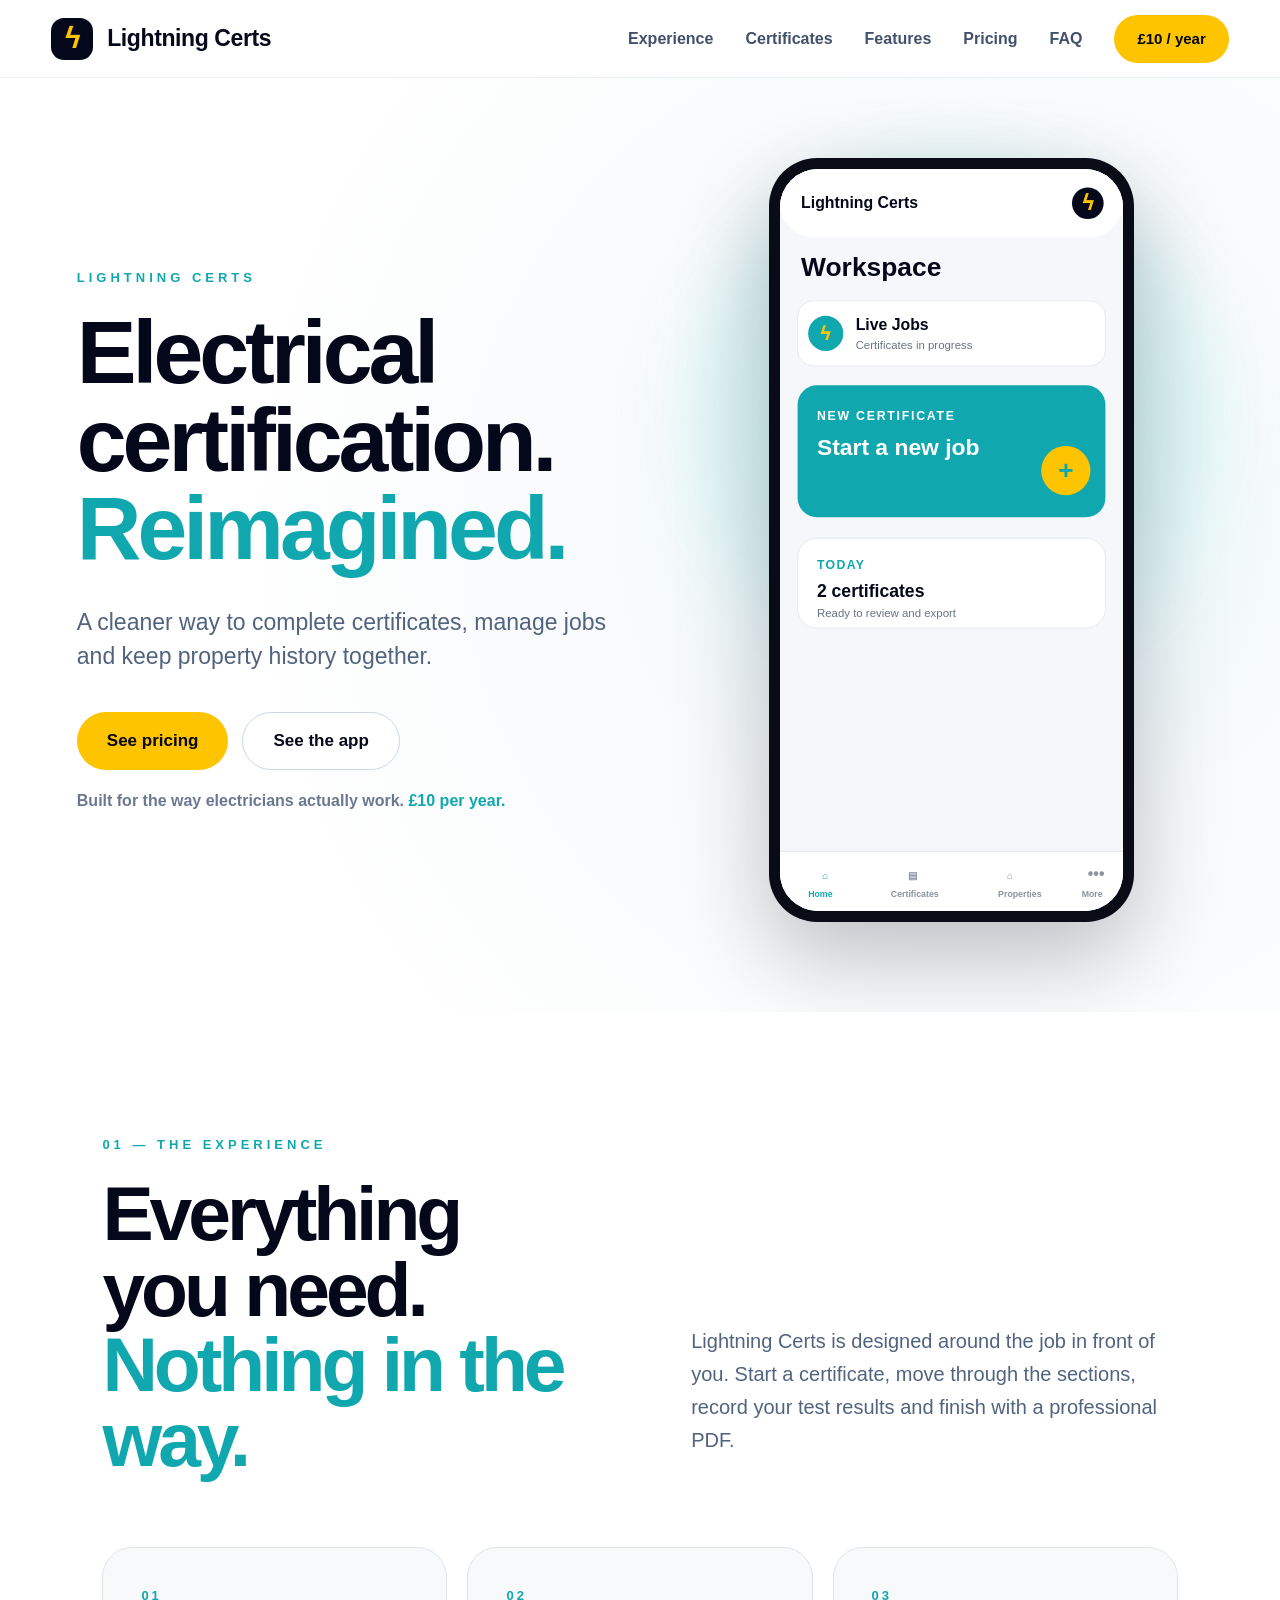
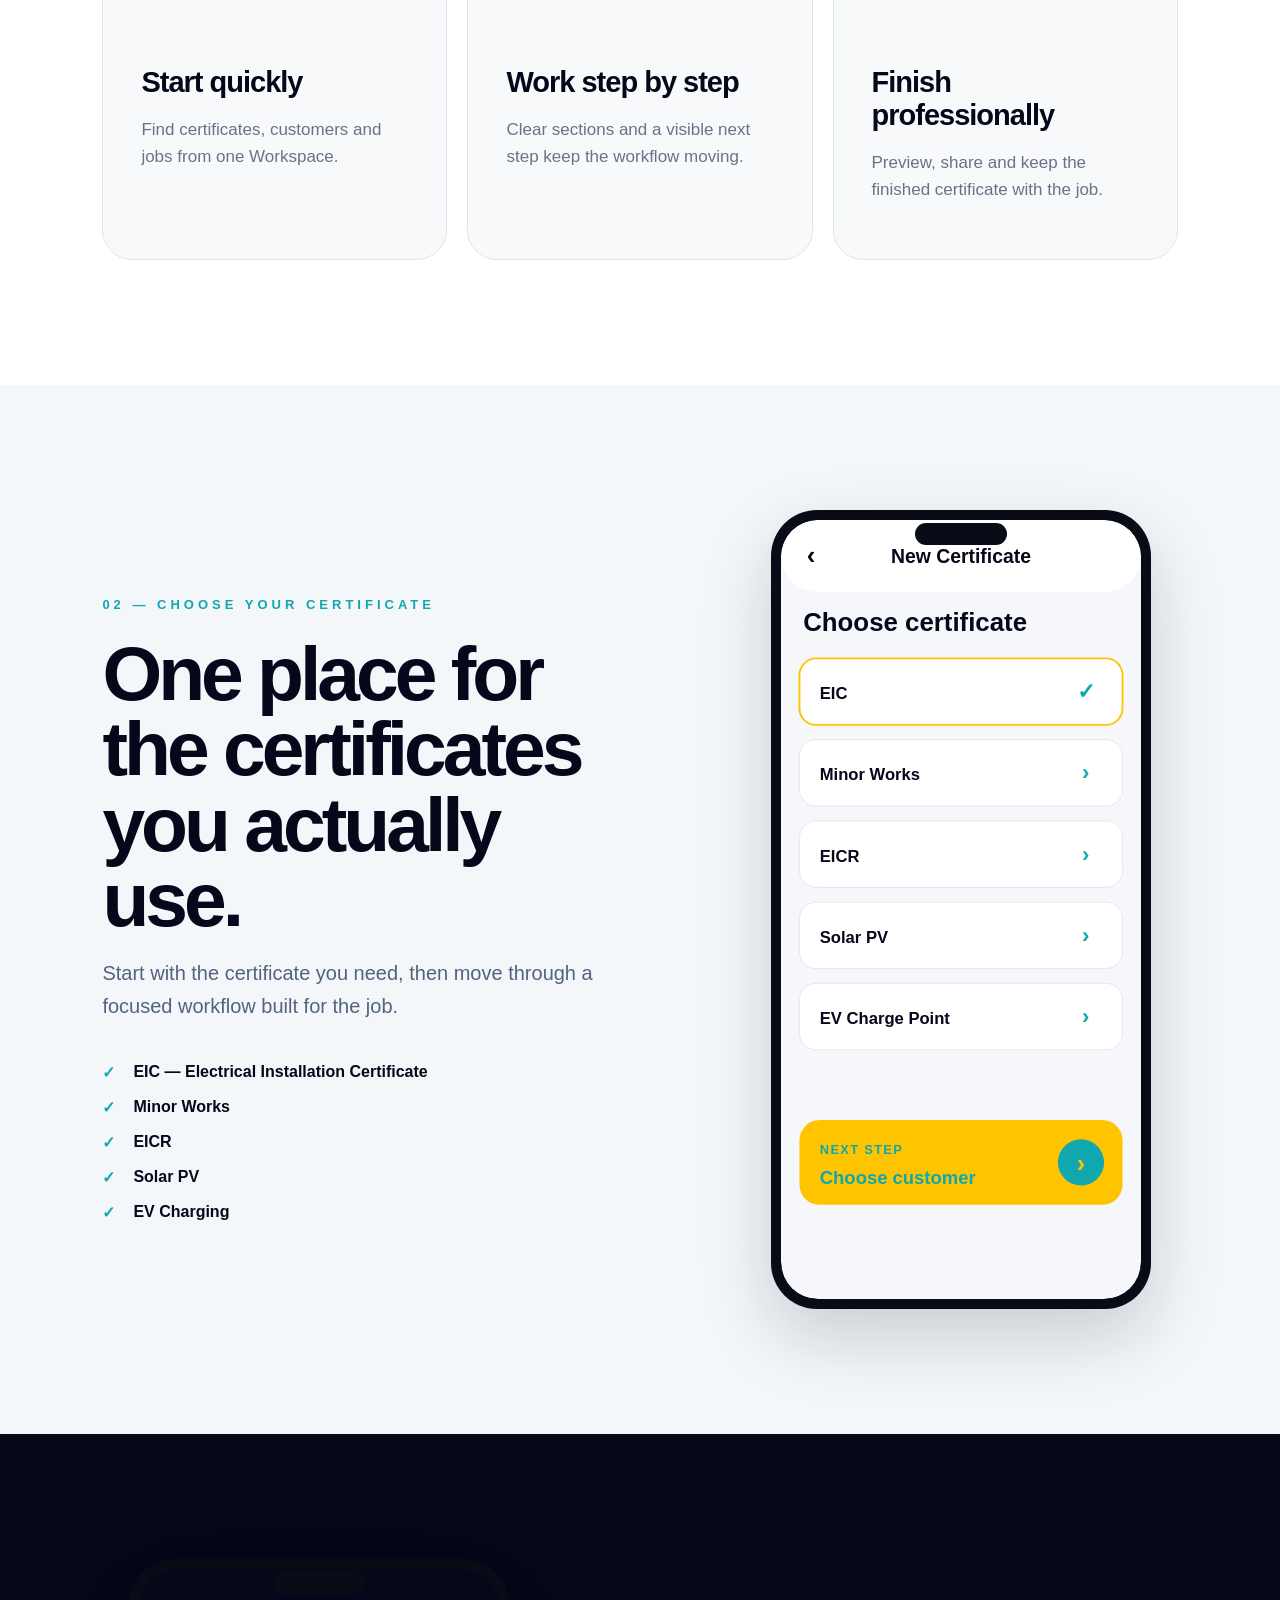
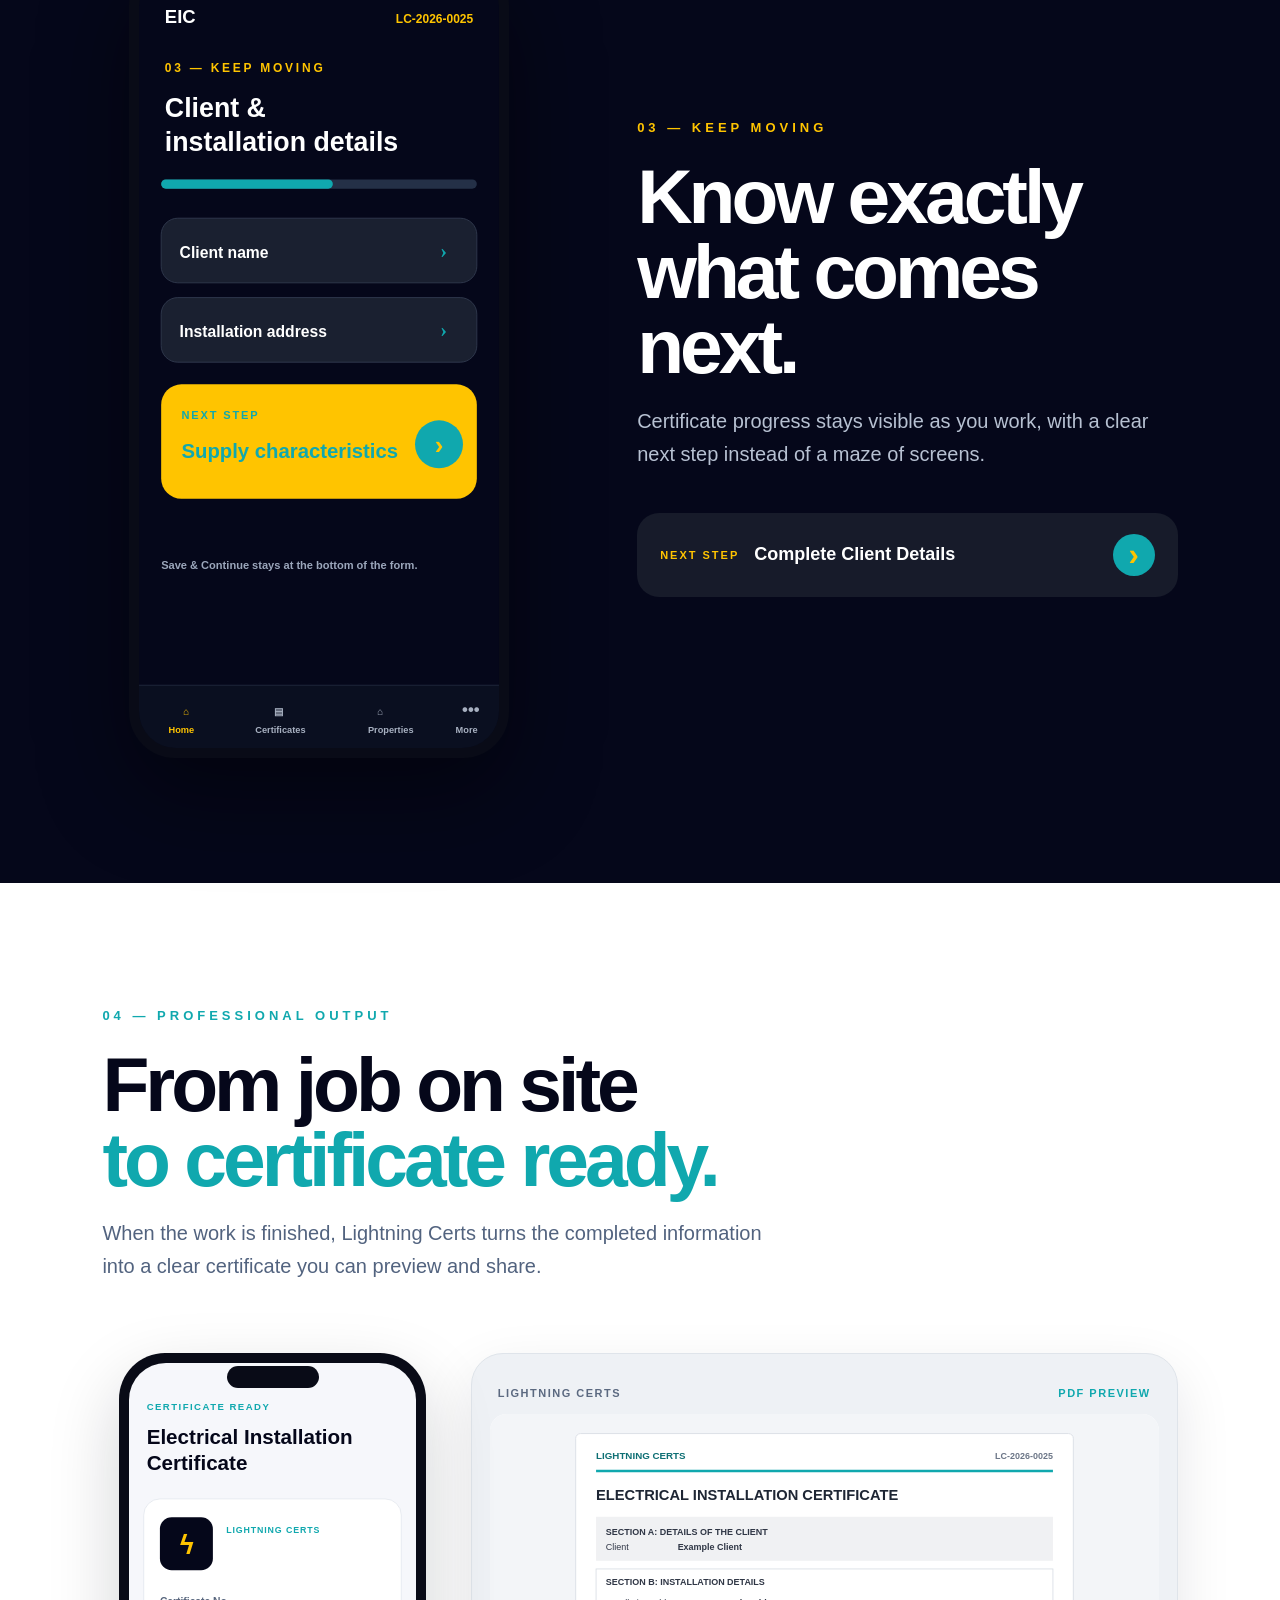
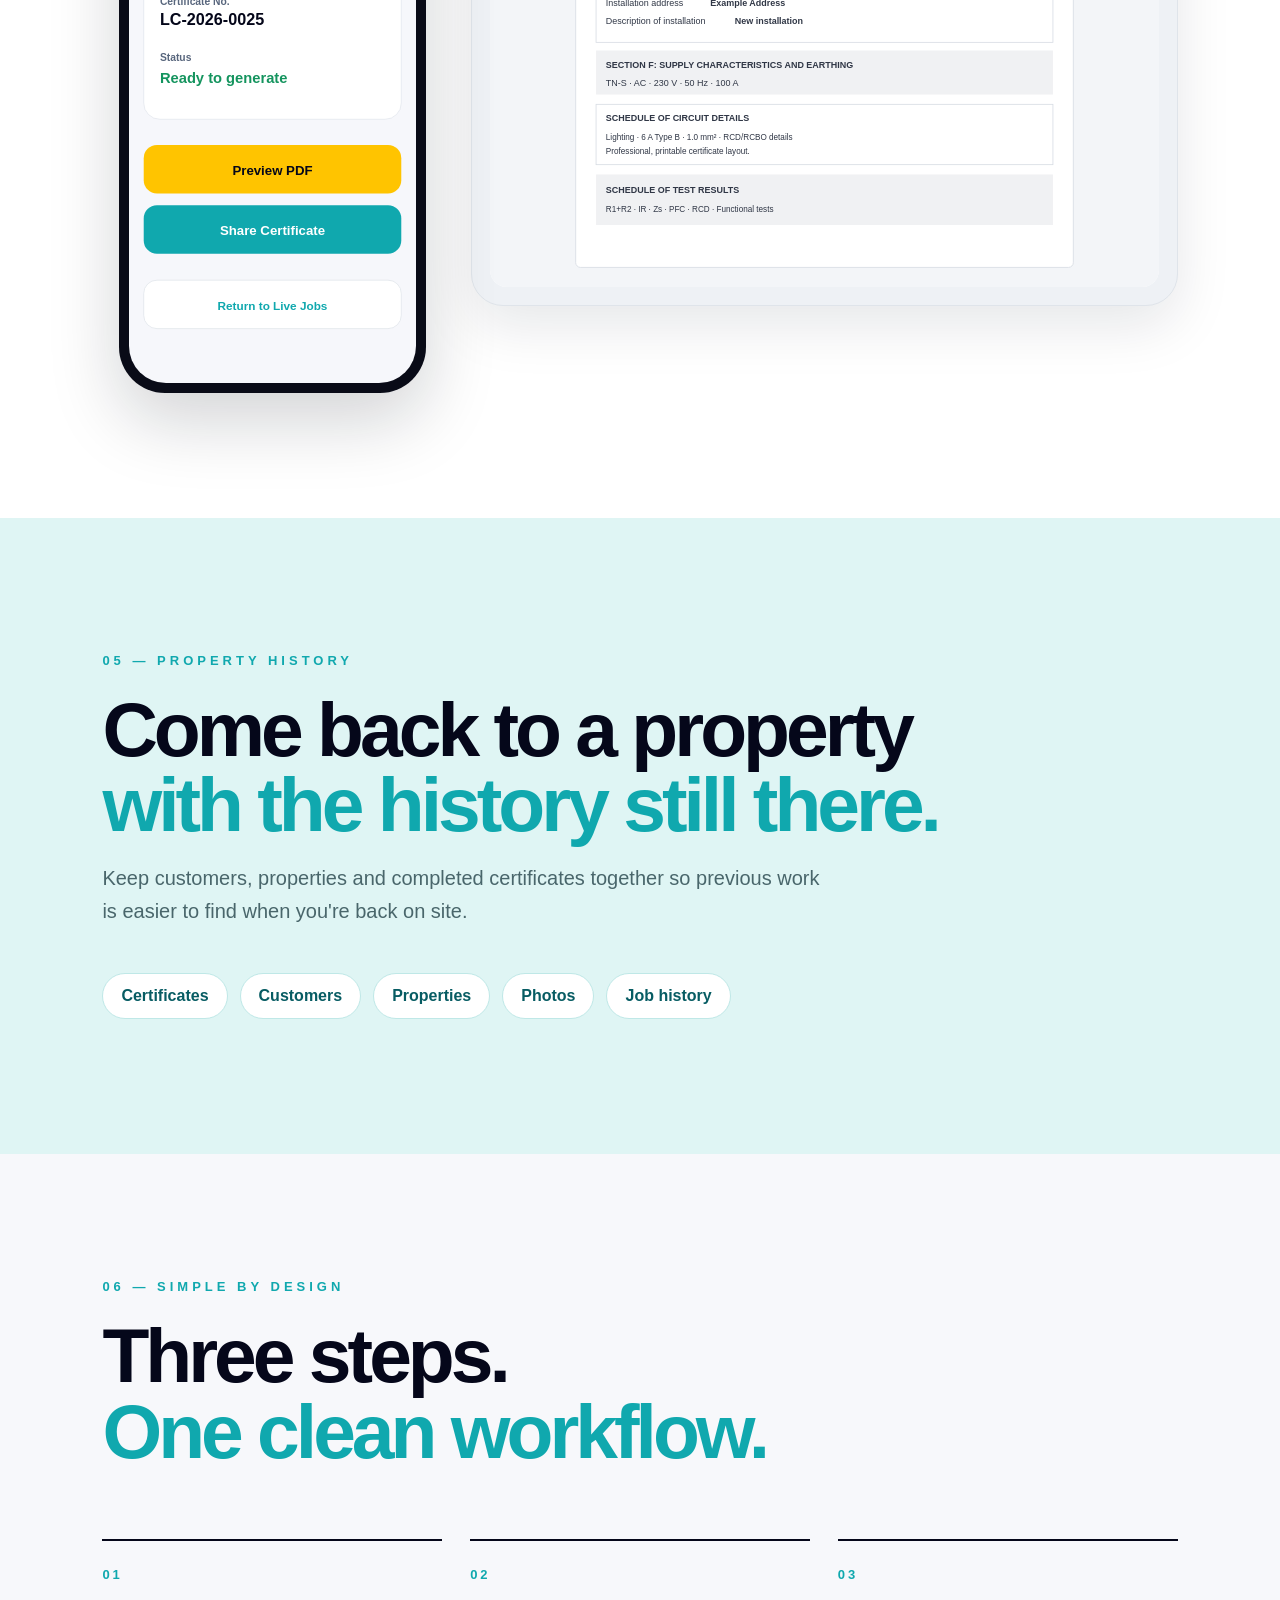
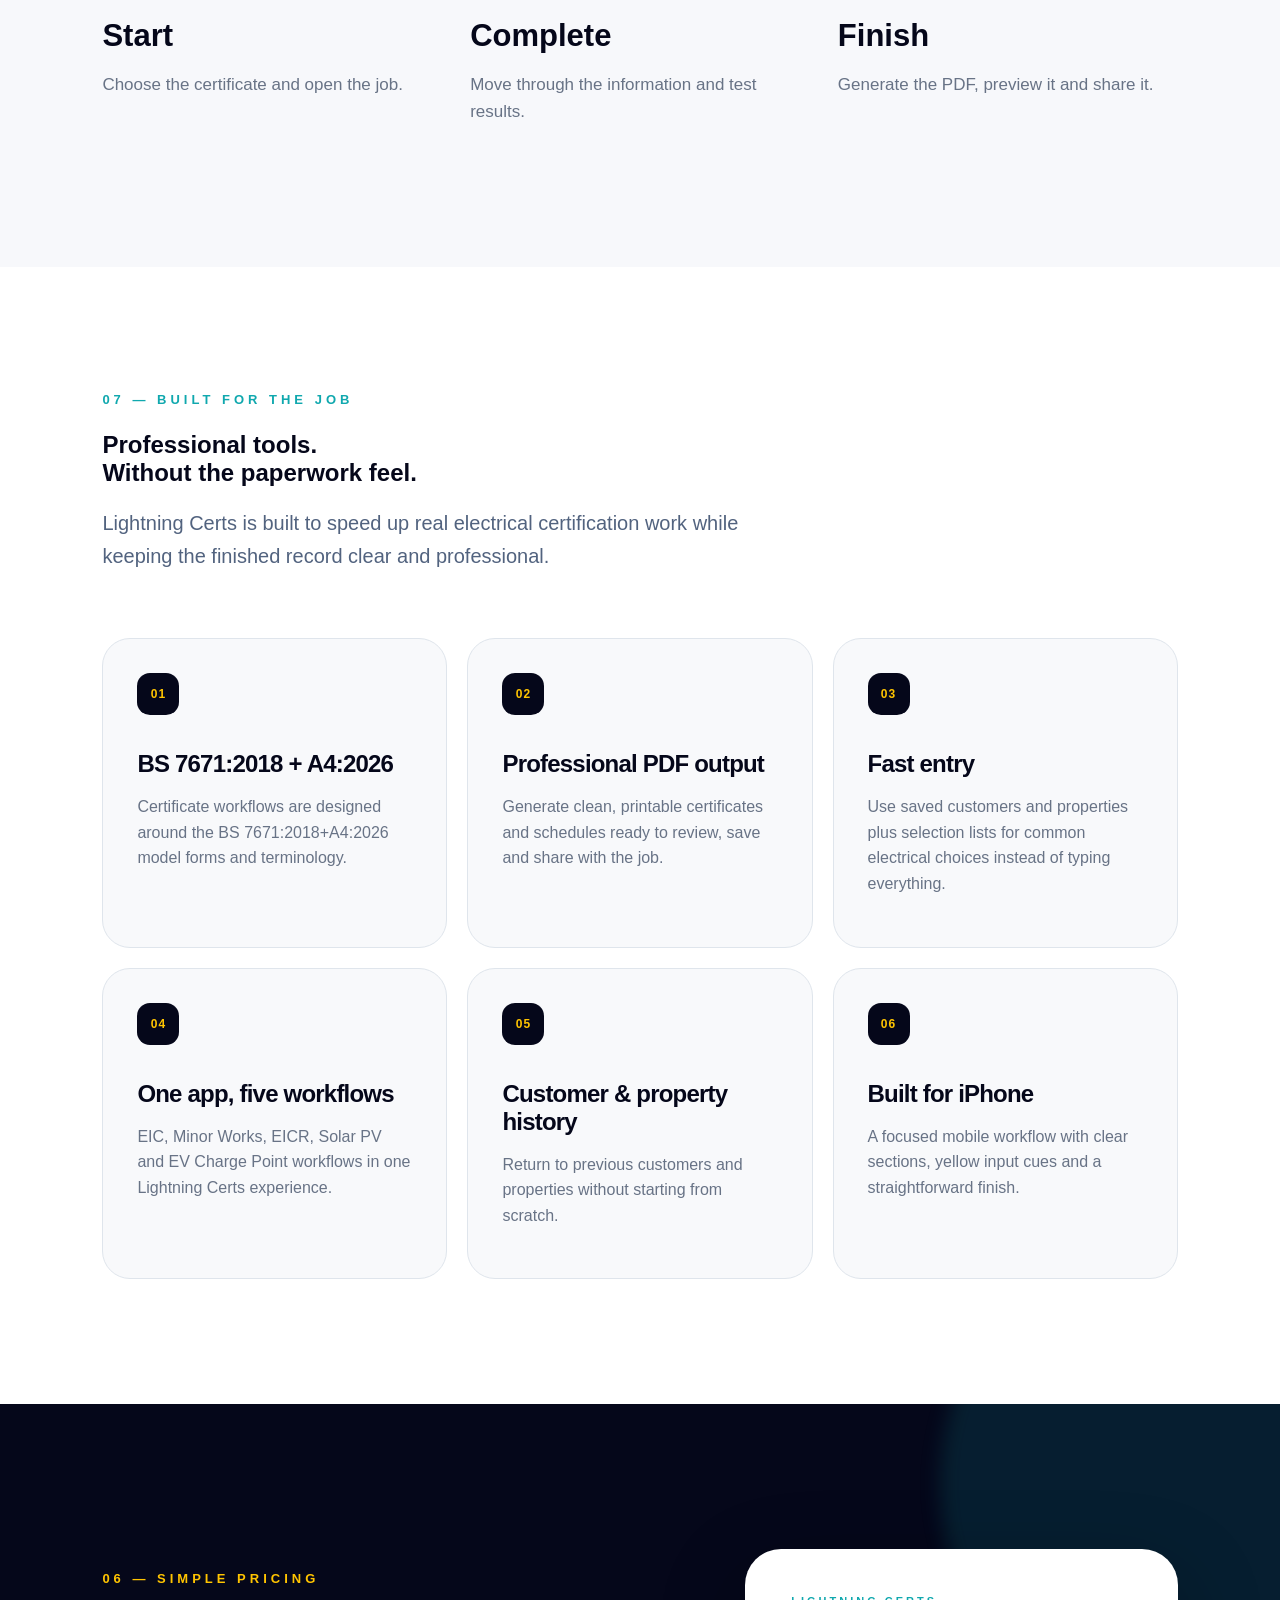
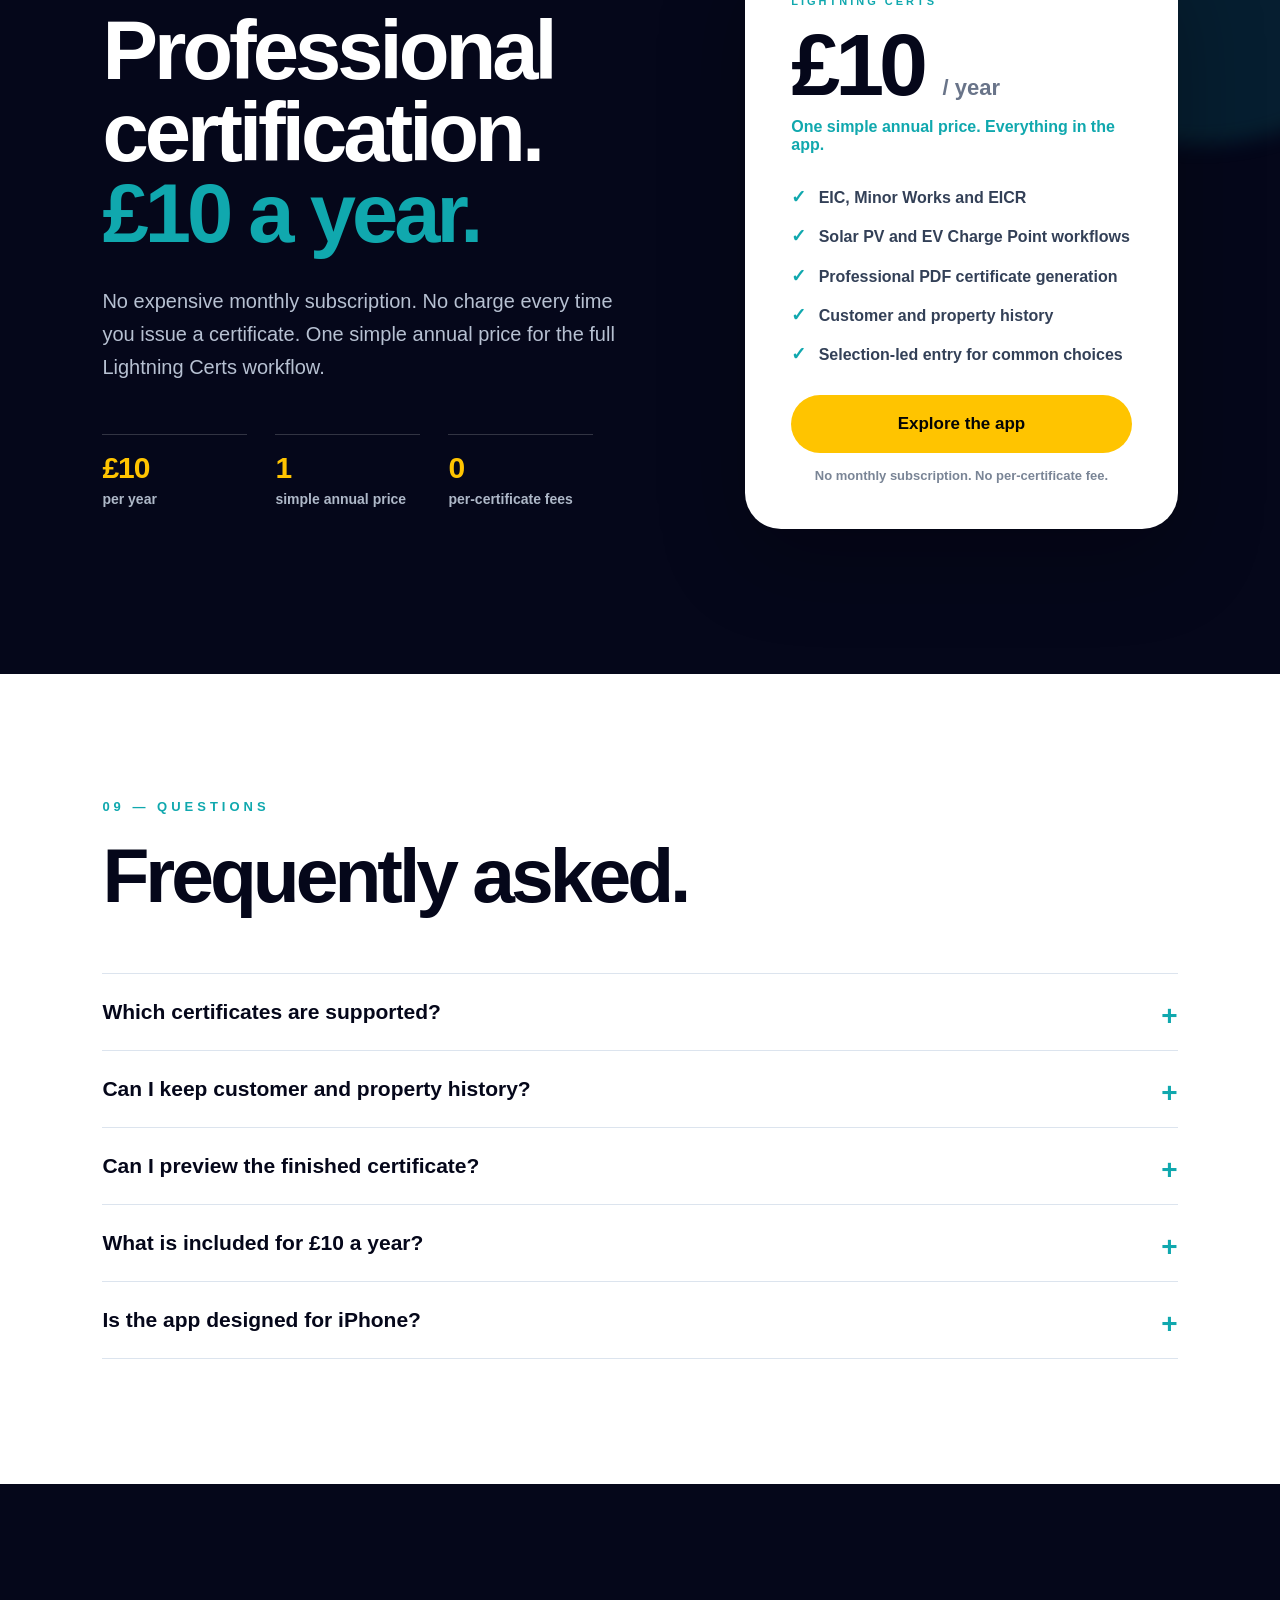
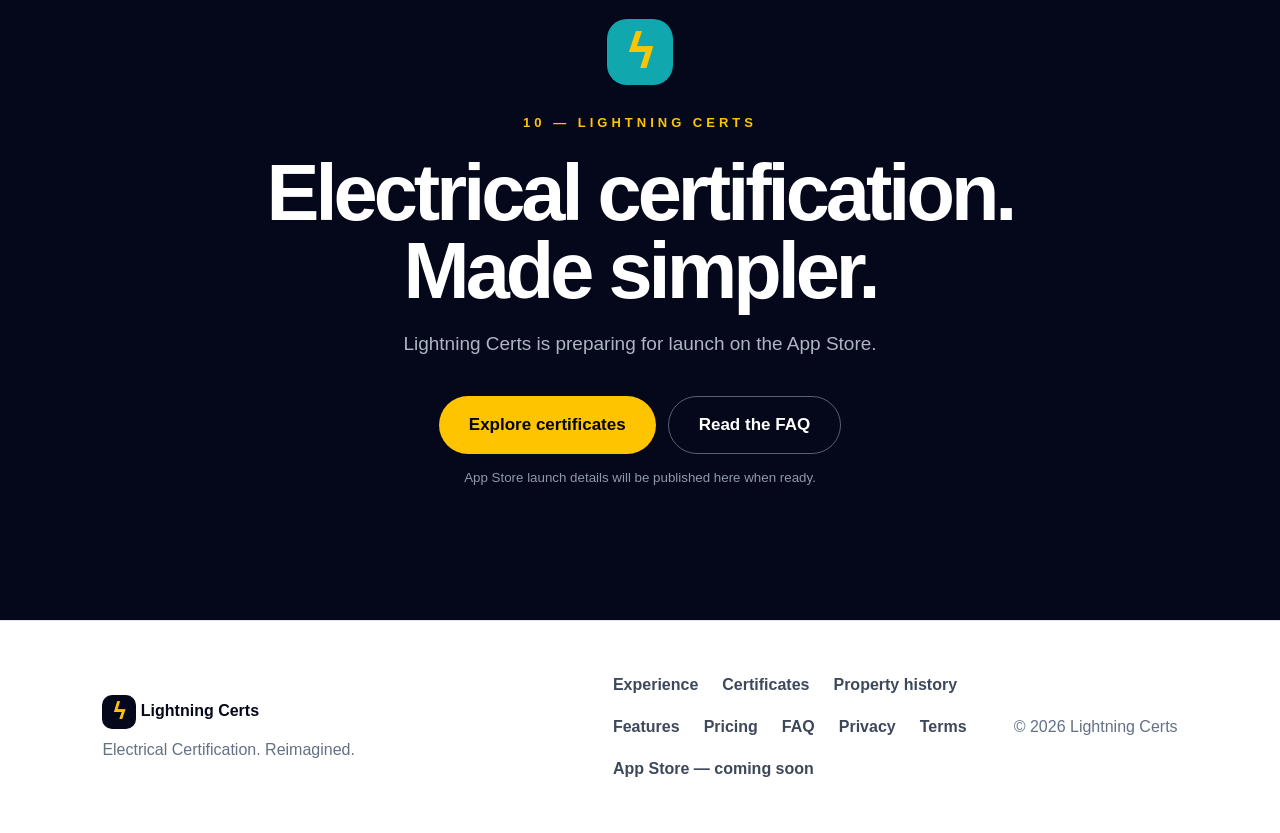
==== index.html @ cb752099 "Polish homepage messaging and make pricing clearer" ====
<!doctype html>
<html lang="en">
<head>
<meta charset="utf-8">
<meta name="viewport" content="width=device-width,initial-scale=1,viewport-fit=cover">
<meta name="theme-color" content="#f7f8fb">
<title>Lightning Certs — Electrical certification. Reimagined.</title>
<meta name="description" content="Lightning Certs is professional electrical certification software for electricians. EIC, Minor Works, EICR, Solar PV and EV workflows for £10 per year.">
<link rel="preload" as="image" href="assets/workspace.svg">
<link rel="stylesheet" href="styles.css">
</head>
<body>
<header class="nav">
  <a class="brand" href="#top" aria-label="Lightning Certs home"><span class="logo">ϟ</span><span>Lightning Certs</span></a>
  <nav aria-label="Primary navigation">
    <a href="#experience">Experience</a>
    <a href="#certificates">Certificates</a>
    <a href="#features">Features</a>
    <a href="#pricing">Pricing</a>
    <a href="#faq">FAQ</a>
  </nav>
  <a class="cta small" href="#pricing">£10 / year</a>
  <button class="menu" aria-label="Open menu">☰</button>
</header>

<main id="top">

<section class="hero">
  <div class="hero-copy">
    <p class="eyebrow">LIGHTNING CERTS</p>
    <h1>Electrical certification.<br><span>Reimagined.</span></h1>
    <p class="lead">A cleaner way to complete certificates, manage jobs and keep property history together.</p>
    <div class="actions">
      <a class="cta" href="#pricing">See pricing</a>
      <a class="outline" href="#experience">See the app</a>
    </div>
    <p class="hero-note">Built for the way electricians actually work. <strong>£10 per year.</strong></p>
  </div>

  <div class="hero-device">
    <div class="device-glow"></div>
    <div class="device hero-phone">
      <div class="screen">
        <img src="assets/workspace.svg" alt="Lightning Certs Workspace app preview">
      </div>
    </div>
  </div>
</section>

<section class="intro" id="experience">
  <div class="intro-grid">
    <div>
      <p class="eyebrow">01 — THE EXPERIENCE</p>
      <h2>Everything you need.<br><span>Nothing in the way.</span></h2>
    </div>
    <p class="copy">Lightning Certs is designed around the job in front of you. Start a certificate, move through the sections, record your test results and finish with a professional PDF.</p>
  </div>

  <div class="feature-cards">
    <article>
      <span class="num">01</span>
      <h3>Start quickly</h3>
      <p>Find certificates, customers and jobs from one Workspace.</p>
    </article>
    <article>
      <span class="num">02</span>
      <h3>Work step by step</h3>
      <p>Clear sections and a visible next step keep the workflow moving.</p>
    </article>
    <article>
      <span class="num">03</span>
      <h3>Finish professionally</h3>
      <p>Preview, share and keep the finished certificate with the job.</p>
    </article>
  </div>
</section>

<section class="showcase light" id="certificates">
  <div class="showcase-copy">
    <p class="eyebrow">02 — CHOOSE YOUR CERTIFICATE</p>
    <h2>One place for the certificates you actually use.</h2>
    <p class="copy">Start with the certificate you need, then move through a focused workflow built for the job.</p>
    <ul class="checks">
      <li>EIC — Electrical Installation Certificate</li>
      <li>Minor Works</li>
      <li>EICR</li>
      <li>Solar PV</li>
      <li>EV Charging</li>
    </ul>
  </div>

  <div class="shot phone-shot">
    <div class="phone-frame">
      <img src="assets/new-certificate.svg" alt="Lightning Certs certificate selection app preview">
    </div>
  </div>
</section>

<section class="showcase dark">
  <div class="shot phone-shot">
    <div class="phone-frame">
      <img src="assets/certificate-progress.svg" alt="Lightning Certs certificate progress app preview">
    </div>
  </div>

  <div class="showcase-copy">
    <p class="eyebrow yellow">03 — KEEP MOVING</p>
    <h2>Know exactly<br><span>what comes next.</span></h2>
    <p class="copy">Certificate progress stays visible as you work, with a clear next step instead of a maze of screens.</p>
    <div class="quote-card">
      <strong>Next step</strong>
      <span>Complete Client Details</span>
      <b>›</b>
    </div>
  </div>
</section>

<section class="output">
  <div class="output-head">
    <p class="eyebrow">04 — PROFESSIONAL OUTPUT</p>
    <h2>From job on site<br><span>to certificate ready.</span></h2>
    <p class="copy">When the work is finished, Lightning Certs turns the completed information into a clear certificate you can preview and share.</p>
  </div>

  <div class="output-grid">
    <div class="ready-wrap">
      <div class="phone-frame small-phone">
        <img src="assets/certificate-ready.svg" alt="Lightning Certs certificate ready app preview">
      </div>
    </div>
    <div class="pdf-card">
      <div class="pdf-top"><span>LIGHTNING CERTS</span><b>PDF PREVIEW</b></div>
      <img src="assets/pdf-preview.svg" alt="Lightning Certs professional electrical certificate PDF preview">
    </div>
  </div>
</section>

<section class="history" id="history">
  <div class="history-inner">
    <p class="eyebrow">05 — PROPERTY HISTORY</p>
    <h2>Come back to a property<br><span>with the history still there.</span></h2>
    <p class="copy">Keep customers, properties and completed certificates together so previous work is easier to find when you're back on site.</p>

    <div class="history-pills">
      <span>Certificates</span>
      <span>Customers</span>
      <span>Properties</span>
      <span>Photos</span>
      <span>Job history</span>
    </div>
  </div>
</section>

<section class="how" id="how">
  <p class="eyebrow">06 — SIMPLE BY DESIGN</p>
  <h2>Three steps.<br><span>One clean workflow.</span></h2>
  <div class="steps">
    <div><b>01</b><h3>Start</h3><p>Choose the certificate and open the job.</p></div>
    <div><b>02</b><h3>Complete</h3><p>Move through the information and test results.</p></div>
    <div><b>03</b><h3>Finish</h3><p>Generate the PDF, preview it and share it.</p></div>
  </div>
</section>



<section class="proof" id="features">
  <div class="proof-head">
    <p class="eyebrow">07 — BUILT FOR THE JOB</p>
    <h2>Professional tools.<br><span>Without the paperwork feel.</span></h2>
    <p class="copy">Lightning Certs is built to speed up real electrical certification work while keeping the finished record clear and professional.</p>
  </div>
  <div class="proof-grid">
    <article><span class="proof-icon">01</span><h3>BS 7671:2018 + A4:2026</h3><p>Certificate workflows are designed around the BS 7671:2018+A4:2026 model forms and terminology.</p></article>
    <article><span class="proof-icon">02</span><h3>Professional PDF output</h3><p>Generate clean, printable certificates and schedules ready to review, save and share with the job.</p></article>
    <article><span class="proof-icon">03</span><h3>Fast entry</h3><p>Use saved customers and properties plus selection lists for common electrical choices instead of typing everything.</p></article>
    <article><span class="proof-icon">04</span><h3>One app, five workflows</h3><p>EIC, Minor Works, EICR, Solar PV and EV Charge Point workflows in one Lightning Certs experience.</p></article>
    <article><span class="proof-icon">05</span><h3>Customer &amp; property history</h3><p>Return to previous customers and properties without starting from scratch.</p></article>
    <article><span class="proof-icon">06</span><h3>Built for iPhone</h3><p>A focused mobile workflow with clear sections, yellow input cues and a straightforward finish.</p></article>
  </div>
</section>

<section class="pricing" id="pricing">
  <div class="pricing-intro">
    <p class="eyebrow pricing-eyebrow">06 — SIMPLE PRICING</p>
    <h2>Professional certification.<br><span>£10 a year.</span></h2>
    <p class="copy pricing-copy">No expensive monthly subscription. No charge every time you issue a certificate. One simple annual price for the full Lightning Certs workflow.</p>

    <div class="pricing-promise">
      <div><strong>£10</strong><span>per year</span></div>
      <div><strong>1</strong><span>simple annual price</span></div>
      <div><strong>0</strong><span>per-certificate fees</span></div>
    </div>
  </div>

  <div class="price-card">
    <div class="price-label">LIGHTNING CERTS</div>
    <div class="price">£10 <span>/ year</span></div>
    <div class="annual">One simple annual price. Everything in the app.</div>

    <div class="price-includes">
      <p><span>✓</span> EIC, Minor Works and EICR</p>
      <p><span>✓</span> Solar PV and EV Charge Point workflows</p>
      <p><span>✓</span> Professional PDF certificate generation</p>
      <p><span>✓</span> Customer and property history</p>
      <p><span>✓</span> Selection-led entry for common choices</p>
    </div>

    <a class="cta price-cta" href="#certificates">Explore the app</a>
    <small>No monthly subscription. No per-certificate fee.</small>
  </div>
</section>

<section class="faq section" id="faq">
  <p class="eyebrow">09 — QUESTIONS</p>
  <h2>Frequently asked.</h2>
  <details>
    <summary>Which certificates are supported?</summary>
    <p>The app is built around EIC, Minor Works, EICR, Solar PV and EV Charging workflows.</p>
  </details>
  <details>
    <summary>Can I keep customer and property history?</summary>
    <p>Lightning Certs is designed to keep customers, properties and certificates together for repeat visits.</p>
  </details>
  <details>
    <summary>Can I preview the finished certificate?</summary>
    <p>Yes. A completed certificate can be previewed as a PDF before you share it.</p>
  </details>
  <details>
    <summary>What is included for £10 a year?</summary>
    <p>The annual price covers the Lightning Certs certificate workflows, professional PDF generation and customer/property history, with no per-certificate charge.</p>
  </details>
  <details>
    <summary>Is the app designed for iPhone?</summary>
    <p>Yes. The current interface is built around a focused iPhone workflow, with an iPad experience alongside it.</p>
  </details>
</section>

<section class="launch" id="launch">
  <div class="bolt">ϟ</div>
  <p class="eyebrow">10 — LIGHTNING CERTS</p>
  <h2>Electrical certification.<br>Made simpler.</h2>
  <p>Lightning Certs is preparing for launch on the App Store.</p>
  <div class="launch-actions">
    <a class="cta" href="#certificates">Explore certificates</a>
    <a class="outline light-outline" href="#faq">Read the FAQ</a>
  </div>
  <small id="msg" role="status">App Store launch details will be published here when ready.</small>
</section>

</main>

<footer>
  <div>
    <span class="logo">ϟ</span> <b>Lightning Certs</b>
    <p>Electrical Certification. Reimagined.</p>
  </div>
  <div class="footer-links">
    <a href="#experience">Experience</a>
    <a href="#certificates">Certificates</a>
    <a href="#history">Property history</a>
    <a href="#features">Features</a>
    <a href="#pricing">Pricing</a>
    <a href="#faq">FAQ</a>
    <a href="privacy.html">Privacy</a>
    <a href="terms.html">Terms</a>
    <a href="#launch">App Store — coming soon</a>
  </div>
  <span>© 2026 Lightning Certs</span>
</footer>

<script src="script.js"></script>
</body>
</html>
---- styles.css ----
:root{
  --ink:#05071a;
  --turq:#10a8ae;
  --yellow:#ffc400;
  --muted:#52637f;
  --pale:#f3f7fa;
  --line:#dce4ee;
}
*{box-sizing:border-box}
html{scroll-behavior:smooth}
body{margin:0;color:var(--ink);font-family:-apple-system,BlinkMacSystemFont,"SF Pro Display","SF Pro Text","Helvetica Neue",Arial,sans-serif;background:#fff}
a{text-decoration:none;color:inherit}
img{display:block;max-width:100%}

.nav{
  height:78px;position:sticky;top:0;z-index:20;display:flex;align-items:center;
  gap:32px;padding:0 4vw;background:rgba(255,255,255,.92);
  backdrop-filter:blur(18px);border-bottom:1px solid #edf0f4
}
.brand{display:flex;align-items:center;gap:14px;font-size:23px;font-weight:800;letter-spacing:-.4px}
.logo{display:inline-grid;place-items:center;width:42px;height:42px;border-radius:13px;background:var(--ink);color:var(--yellow);font-size:28px;font-weight:900}
.nav nav{display:flex;gap:32px;margin-left:auto;color:#42516b;font-weight:700}
.nav nav a:hover{color:var(--turq)}
.cta,.outline{display:inline-flex;align-items:center;justify-content:center;min-height:58px;padding:0 30px;border-radius:999px;font-size:17px;font-weight:800}
.cta{background:var(--yellow);color:#050505;border:0;cursor:pointer}
.cta.small{min-height:48px;padding:0 23px;font-size:15px}
.outline{border:1px solid #ccd7e5;background:#fff}
.menu{display:none;border:0;background:none;font-size:25px}

.hero{
  min-height:calc(100vh - 78px);padding:80px 6vw 90px;display:grid;
  grid-template-columns:1fr .9fr;gap:5vw;align-items:center;overflow:hidden;
  background:radial-gradient(circle at 76% 48%,#dff7f7 0,#f8fafb 32%,#fff 70%)
}
.hero-copy{max-width:760px}
.eyebrow{font-size:13px;letter-spacing:4px;font-weight:900;color:var(--turq);margin:0 0 24px}
.hero h1,.intro h2,.showcase h2,.output h2,.history h2,.how h2,.faq h2,.launch h2{
  line-height:.98;letter-spacing:-4px;margin:0;font-weight:850
}
.hero h1{font-size:clamp(58px,7vw,100px)}
.hero h1 span,.intro h2 span,.history h2 span,.output h2 span,.how h2 span{color:var(--turq)}
.lead{max-width:650px;margin:32px 0 0;color:var(--muted);font-size:23px;line-height:1.5}
.hero-note{margin:22px 0 0;color:#6c7890;font-size:16px;font-weight:700}
.actions{display:flex;gap:14px;flex-wrap:wrap;margin-top:38px}

.hero-device{display:flex;justify-content:center;position:relative}
.device-glow{
  position:absolute;width:510px;height:510px;background:#d6f4f3;border-radius:50%;
  filter:blur(38px);opacity:.9
}
.device{
  position:relative;z-index:1;width:min(365px,80%);padding:11px;border-radius:48px;
  background:#090b17;box-shadow:0 35px 90px rgba(12,17,35,.25)
}
.screen{border-radius:38px;overflow:hidden;background:#f5f6fa}
.screen img{width:100%;height:auto}

.intro,.showcase,.output,.how,.section{padding:125px 8vw}
.intro{background:#fff}
.intro-grid{display:grid;grid-template-columns:1fr 1fr;gap:8vw;align-items:end}
.intro h2,.showcase h2,.output h2,.history h2,.how h2,.faq h2{font-size:clamp(48px,6vw,82px)}
.copy{font-size:20px;line-height:1.65;color:var(--muted);max-width:680px}

.feature-cards{display:grid;grid-template-columns:repeat(3,1fr);gap:20px;margin-top:70px}
.feature-cards article{padding:38px;border:1px solid #e0e5ea;border-radius:30px;background:#f8f9fb}
.num{color:var(--turq);font-size:13px;font-weight:900;letter-spacing:3px}
.feature-cards h3{font-size:29px;letter-spacing:-1px;margin:62px 0 12px}
.feature-cards p{color:#687386;line-height:1.6;font-size:17px}

.showcase{display:grid;grid-template-columns:1fr .8fr;gap:8vw;align-items:center}
.showcase.light{background:var(--pale)}
.showcase.dark{background:var(--ink);color:#fff;grid-template-columns:.8fr 1fr}
.showcase.dark .copy{color:#b7c1d2}
.yellow{color:var(--yellow)!important}

.checks{list-style:none;padding:0;margin:40px 0 0;display:grid;gap:17px;font-weight:750}
.checks li{padding-left:31px;position:relative}
.checks li:before{content:"✓";position:absolute;left:0;color:var(--turq);font-weight:900}

.shot{display:flex;justify-content:center}
.phone-shot{min-height:620px}
.phone-frame{
  width:min(380px,88%);
  padding:10px;
  border-radius:46px;
  background:#090b17;
  box-shadow:0 28px 70px rgba(9,15,30,.18);
  position:relative;
}
.phone-frame:before{
  content:"";position:absolute;left:50%;top:13px;transform:translateX(-50%);
  width:92px;height:22px;border-radius:20px;background:#090b17;z-index:2
}
.phone-frame img{width:100%;border-radius:37px}
.showcase.dark .phone-frame{box-shadow:0 35px 90px rgba(0,0,0,.45)}

.quote-card{
  margin-top:42px;padding:21px 23px;border-radius:22px;background:#171b2a;
  display:grid;grid-template-columns:auto 1fr auto;gap:15px;align-items:center
}
.quote-card strong{color:var(--yellow);text-transform:uppercase;font-size:11px;letter-spacing:2px}
.quote-card span{font-size:18px;font-weight:800}
.quote-card b{width:42px;height:42px;border-radius:50%;display:grid;place-items:center;background:var(--turq);color:var(--yellow);font-size:31px}

.output{background:#fff}
.output-head{max-width:900px}
.output-grid{display:grid;grid-template-columns:.65fr 1.35fr;gap:28px;align-items:start;margin-top:70px}
.ready-wrap{display:flex;justify-content:center}
.small-phone{width:min(330px,90%)}
.pdf-card{padding:18px;border-radius:32px;background:#eef1f5;border:1px solid #dfe4ea;box-shadow:0 20px 55px rgba(12,17,35,.10)}
.pdf-top{height:42px;display:flex;justify-content:space-between;align-items:center;padding:0 8px;color:#5b6980;font-size:11px;font-weight:900;letter-spacing:1.5px}
.pdf-top b{color:var(--turq)}
.pdf-card img{width:100%;border-radius:17px;background:#fff}

.history{padding:135px 8vw;background:#dff5f4}
.history-inner{max-width:1000px}
.history .copy{color:#49666b;max-width:720px}
.history-pills{display:flex;flex-wrap:wrap;gap:12px;margin-top:45px}
.history-pills span{padding:13px 18px;border-radius:999px;background:#fff;color:#075c63;font-weight:800;border:1px solid #bfe8e7}

.how{background:#f7f8fb}
.steps{display:grid;grid-template-columns:repeat(3,1fr);gap:28px;margin-top:70px}
.steps>div{border-top:2px solid var(--ink);padding-top:24px}
.steps b{color:var(--turq);font-size:13px;letter-spacing:3px}
.steps h3{font-size:31px;margin:35px 0 10px}
.steps p{color:#687386;line-height:1.6;font-size:17px}

.faq{background:#fff}
.faq h2{margin-bottom:60px}
.faq details{border-top:1px solid var(--line);padding:26px 0}
.faq details:last-child{border-bottom:1px solid var(--line)}
.faq summary{cursor:pointer;list-style:none;font-size:21px;font-weight:800}
.faq summary::-webkit-details-marker{display:none}
.faq summary:after{content:"+";float:right;color:var(--turq);font-size:28px}
.faq details[open] summary:after{content:"−"}
.faq details p{color:#687386;line-height:1.6;max-width:780px;font-size:17px}

.launch{padding:135px 8vw;background:var(--ink);color:#fff;text-align:center}
.launch .eyebrow{color:var(--yellow)}
.launch h2{font-size:clamp(50px,6.2vw,88px)}
.launch>p:not(.eyebrow){color:#aeb6c4;font-size:19px;line-height:1.55}
.bolt{width:66px;height:66px;border-radius:20px;background:var(--turq);color:var(--yellow);display:grid;place-items:center;font-size:46px;font-weight:900;margin:0 auto 30px}
.launch form{max-width:650px;margin:40px auto 0;display:flex;gap:10px}
.launch input{flex:1;min-width:0;border:0;border-radius:999px;padding:0 22px;font-size:16px;background:#fff;color:#0a0b14;min-height:58px}
.launch .cta{min-height:58px}
.launch small{display:block;margin-top:16px;color:#8e99aa}
.sr-only{position:absolute;width:1px;height:1px;overflow:hidden;clip:rect(0,0,0,0)}

footer{
  background:#fff;color:#647084;padding:55px 8vw;display:grid;
  grid-template-columns:1.3fr 1fr auto;gap:35px;align-items:center;
  border-top:1px solid #e2e6eb
}
footer b{color:var(--ink)}
footer p{margin:12px 0 0}
.footer-links{display:flex;gap:24px;flex-wrap:wrap;font-weight:700;color:#3d485b}
footer .logo{width:34px;height:34px;border-radius:10px;font-size:22px;vertical-align:middle}

@media(max-width:900px){
  .nav{height:74px;padding:0 20px}
  .nav nav,.nav>.cta{display:none}
  .menu{display:block;margin-left:auto}
  .brand{font-size:20px}.logo{width:38px;height:38px;font-size:26px}
  .hero{grid-template-columns:1fr;padding:68px 24px 80px;text-align:center}
  .hero-copy{margin:auto}.hero h1{font-size:clamp(54px,13vw,78px);letter-spacing:-3.5px}
  .lead{font-size:19px;margin-left:auto;margin-right:auto}
  .actions{justify-content:center}
  .hero-device{margin-top:50px}
  .device{width:min(330px,82%)}
  .intro,.showcase,.output,.how,.section{padding:90px 24px}
  .intro-grid,.showcase,.showcase.dark{grid-template-columns:1fr;gap:50px}
  .showcase.dark .shot{order:2}
  .feature-cards,.steps,.output-grid{grid-template-columns:1fr}
  .feature-cards{margin-top:45px}
  .feature-cards h3{margin-top:38px}
  .phone-shot{min-height:0}
  .phone-frame{width:min(330px,88%)}
  .output-grid{margin-top:48px}
  .history{padding:90px 24px}
  .launch{padding:100px 24px}
  .launch form{flex-direction:column}
  .launch input,.launch .cta{width:100%}
  footer{grid-template-columns:1fr;padding:45px 24px;gap:25px}
}
@media(max-width:480px){
  .hero{padding-left:18px;padding-right:18px}
  .hero h1{font-size:44px;letter-spacing:-2.5px}
  .intro h2,.showcase h2,.output h2,.history h2,.how h2,.faq h2,.launch h2{font-size:42px;letter-spacing:-2.5px}
  .copy{font-size:18px}
  .phone-frame{width:92%;padding:8px;border-radius:38px}
  .phone-frame img{border-radius:31px}
  .phone-frame:before{top:10px;width:78px;height:18px}
  .quote-card{grid-template-columns:1fr auto}
  .quote-card strong{grid-column:1/-1}
}


.light-outline{border-color:rgba(255,255,255,.35);background:transparent;color:#fff}
.launch-actions{display:flex;justify-content:center;gap:12px;flex-wrap:wrap;margin-top:38px}


.proof{padding:125px 8vw;background:#fff}
.proof-head{max-width:900px}
.proof-grid{display:grid;grid-template-columns:repeat(3,1fr);gap:20px;margin-top:65px}
.proof-grid article{padding:34px;border:1px solid #dfe5ec;border-radius:28px;background:#f8f9fb}
.proof-icon{display:inline-grid;place-items:center;width:42px;height:42px;border-radius:13px;background:var(--ink);color:var(--yellow);font-size:12px;font-weight:900;letter-spacing:1px}
.proof-grid h3{font-size:24px;letter-spacing:-.8px;margin:35px 0 12px}
.proof-grid p{color:#687386;line-height:1.6;font-size:16px}
.pricing{padding:125px 8vw;background:var(--pale);display:grid;grid-template-columns:1fr .75fr;gap:8vw;align-items:center}
.price-card{padding:42px;border-radius:32px;background:#fff;border:1px solid #dfe5ec;box-shadow:0 25px 65px rgba(9,15,30,.09)}
.price-label{font-size:11px;font-weight:900;letter-spacing:3px;color:var(--turq)}
.price{font-size:68px;line-height:1;font-weight:900;letter-spacing:-3px;margin-top:20px}
.price span{font-size:20px;letter-spacing:0;color:#6b7688;font-weight:800}
.annual{margin-top:12px;font-weight:800;color:#10a8ae}
.price-card p{color:#687386;line-height:1.6;font-size:17px;margin:25px 0 28px}
@media(max-width:1100px){
  .hero{grid-template-columns:1fr .8fr;gap:3vw;padding-left:4vw;padding-right:4vw}
  .hero h1{font-size:clamp(52px,6vw,78px)}
  .intro,.showcase,.output,.how,.section,.proof,.pricing{padding-left:5vw;padding-right:5vw}
  .proof-grid{grid-template-columns:repeat(2,1fr)}
  .pricing{grid-template-columns:1fr .8fr;gap:5vw}
}
@media(max-width:900px){
  .proof-grid,.pricing{grid-template-columns:1fr}
}


/* Pricing is a headline selling point */
.pricing{
  position:relative;
  overflow:hidden;
  background:var(--ink);
  color:#fff;
  grid-template-columns:1fr .8fr;
  padding-top:145px;
  padding-bottom:145px;
}
.pricing:before{
  content:"";
  position:absolute;
  width:520px;
  height:520px;
  border-radius:50%;
  background:rgba(16,168,174,.15);
  filter:blur(10px);
  right:-180px;
  top:-180px;
}
.pricing-intro{position:relative;z-index:1;max-width:780px}
.pricing-eyebrow{color:var(--yellow)}
.pricing h2{
  line-height:.98;
  letter-spacing:-4px;
  margin:0;
  font-size:clamp(56px,6.5vw,90px);
  font-weight:850;
}
.pricing h2 span{color:var(--turq)}
.pricing-copy{color:#b7c1d2;max-width:680px;margin-top:30px}
.pricing-promise{
  display:flex;
  flex-wrap:wrap;
  gap:28px;
  margin-top:50px;
}
.pricing-promise>div{
  min-width:145px;
  padding-top:18px;
  border-top:1px solid rgba(255,255,255,.18);
}
.pricing-promise strong{
  display:block;
  color:var(--yellow);
  font-size:30px;
  line-height:1;
  letter-spacing:-1px;
}
.pricing-promise span{
  display:block;
  margin-top:8px;
  color:#aeb8c8;
  font-size:14px;
  font-weight:700;
}
.price-card{
  position:relative;
  z-index:1;
  padding:46px;
  border-radius:36px;
  background:#fff;
  color:var(--ink);
  border:0;
  box-shadow:0 30px 85px rgba(0,0,0,.28);
}
.price-label{color:var(--turq)}
.price{
  font-size:88px;
  line-height:.92;
  letter-spacing:-5px;
  margin-top:18px;
}
.price span{font-size:22px;color:#697489}
.annual{color:var(--turq)}
.price-includes{
  display:grid;
  gap:13px;
  margin:30px 0 28px;
}
.price-includes p{
  margin:0;
  color:#334057;
  font-size:16px;
  line-height:1.45;
  font-weight:700;
}
.price-includes p span{
  color:var(--turq);
  font-size:18px;
  font-weight:900;
  margin-right:8px;
}
.price-cta{
  width:100%;
}
.price-card small{
  display:block;
  text-align:center;
  margin-top:15px;
  color:#7a8596;
  font-size:13px;
  font-weight:700;
}
.hero-note strong{color:var(--turq)}
@media(max-width:900px){
  .pricing{
    grid-template-columns:1fr;
    padding-top:100px;
    padding-bottom:100px;
  }
  .pricing-promise{gap:18px}
  .pricing-promise>div{flex:1;min-width:120px}
  .price-card{margin-top:10px}
}
@media(max-width:480px){
  .pricing h2{font-size:43px;letter-spacing:-2.5px}
  .price-card{padding:32px 24px;border-radius:30px}
  .price{font-size:68px;letter-spacing:-4px}
  .price span{font-size:18px}
}
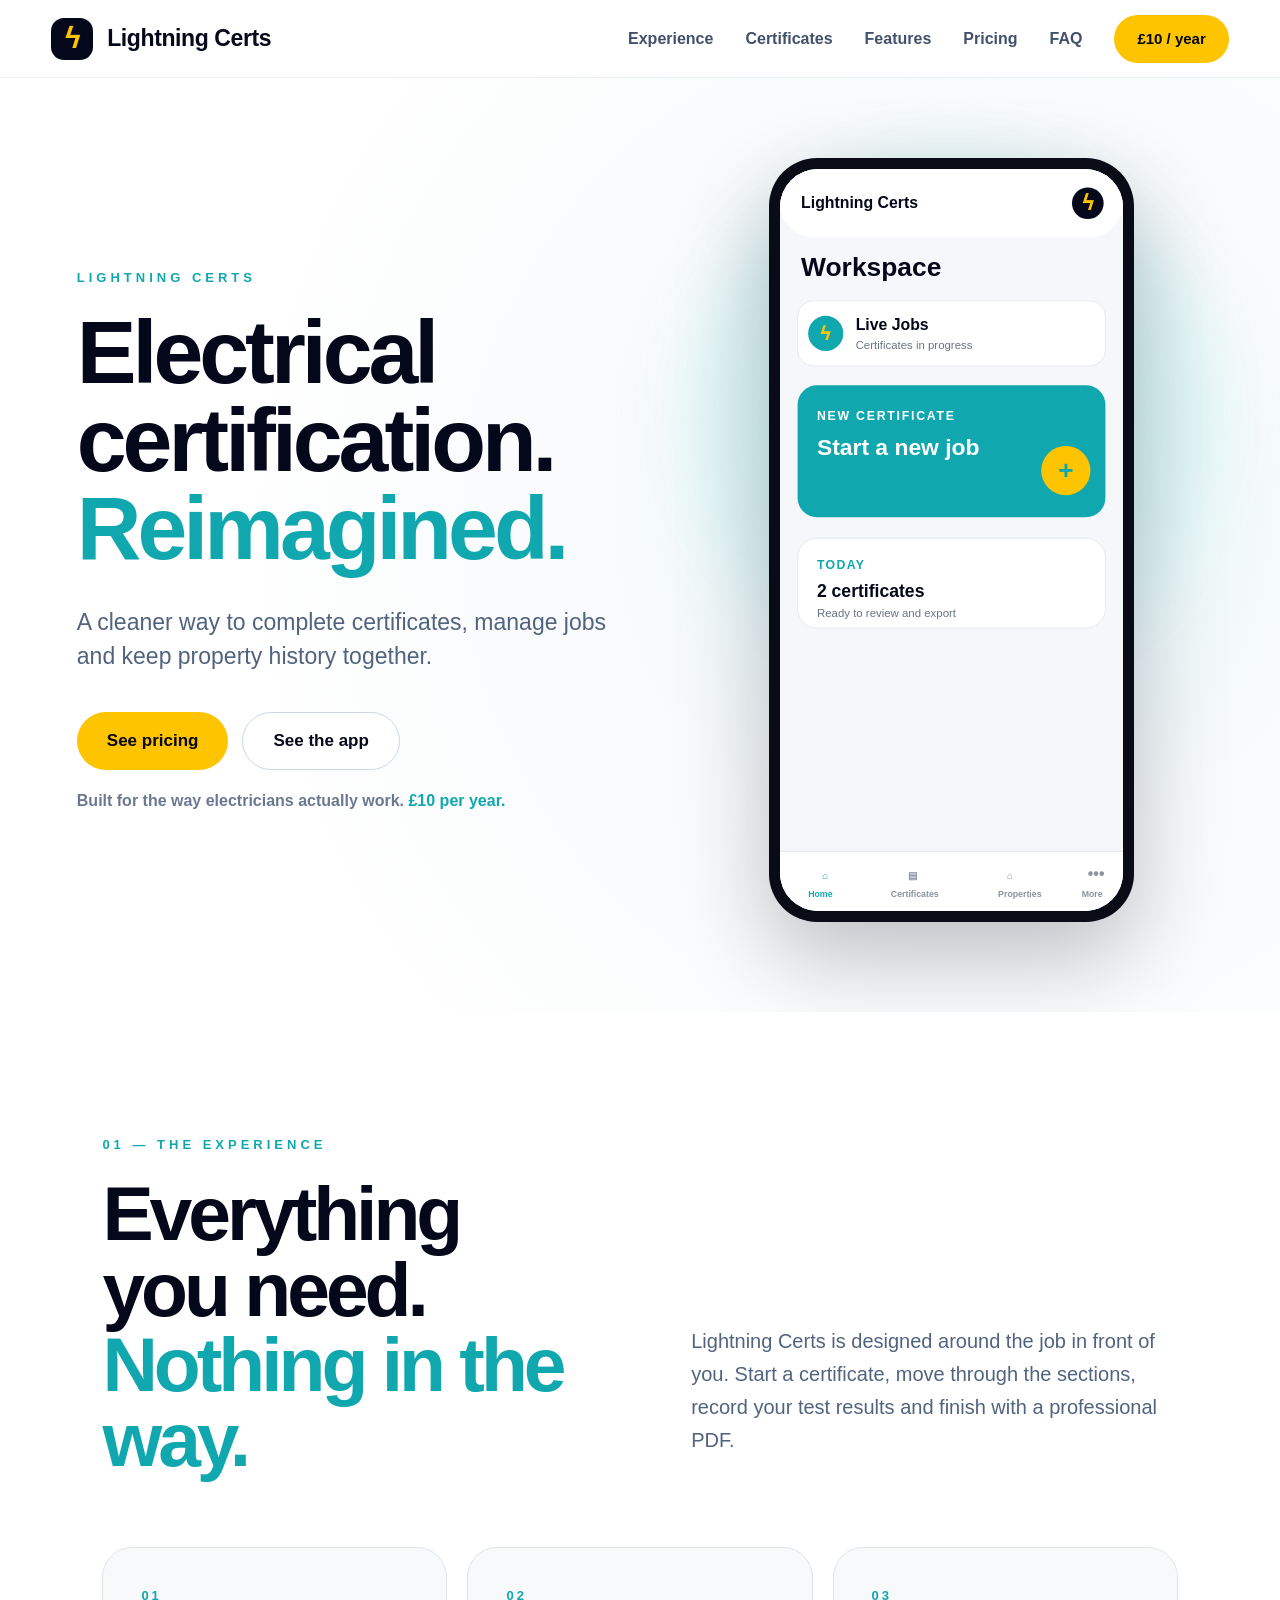
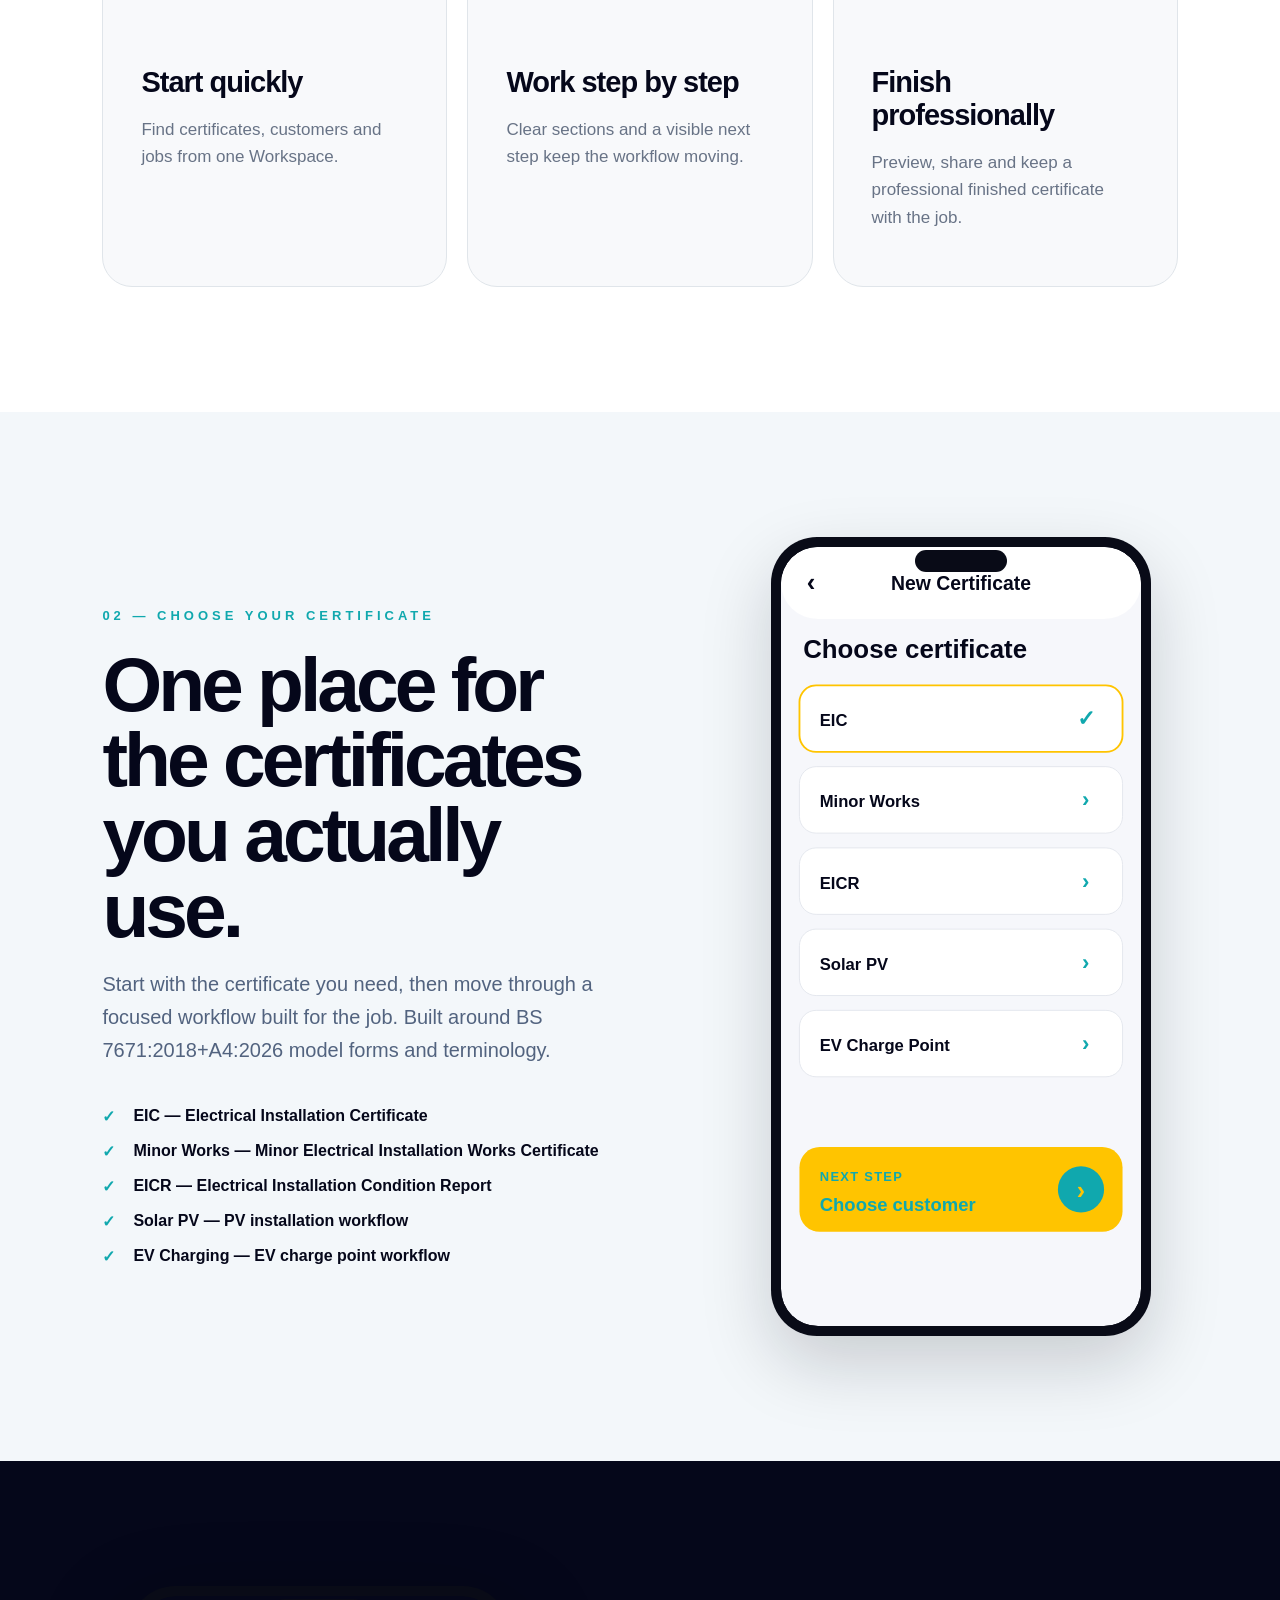
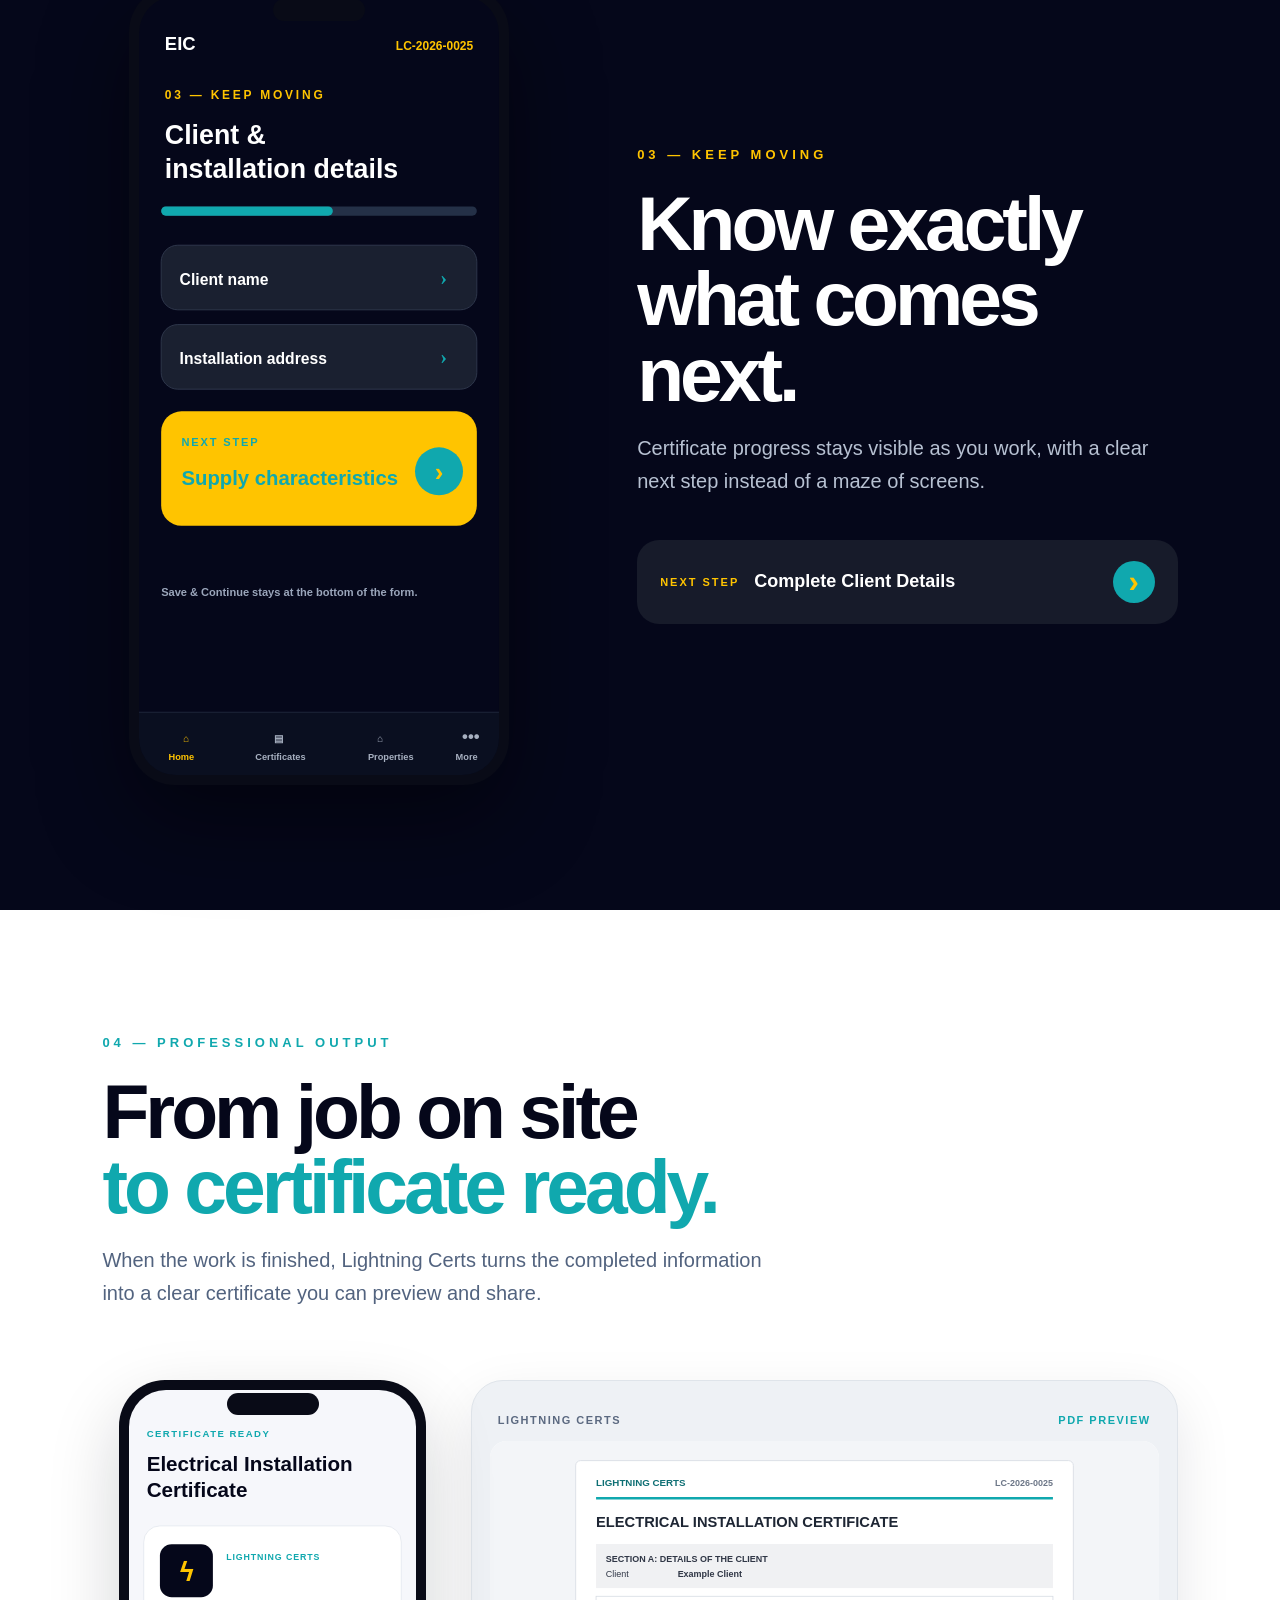
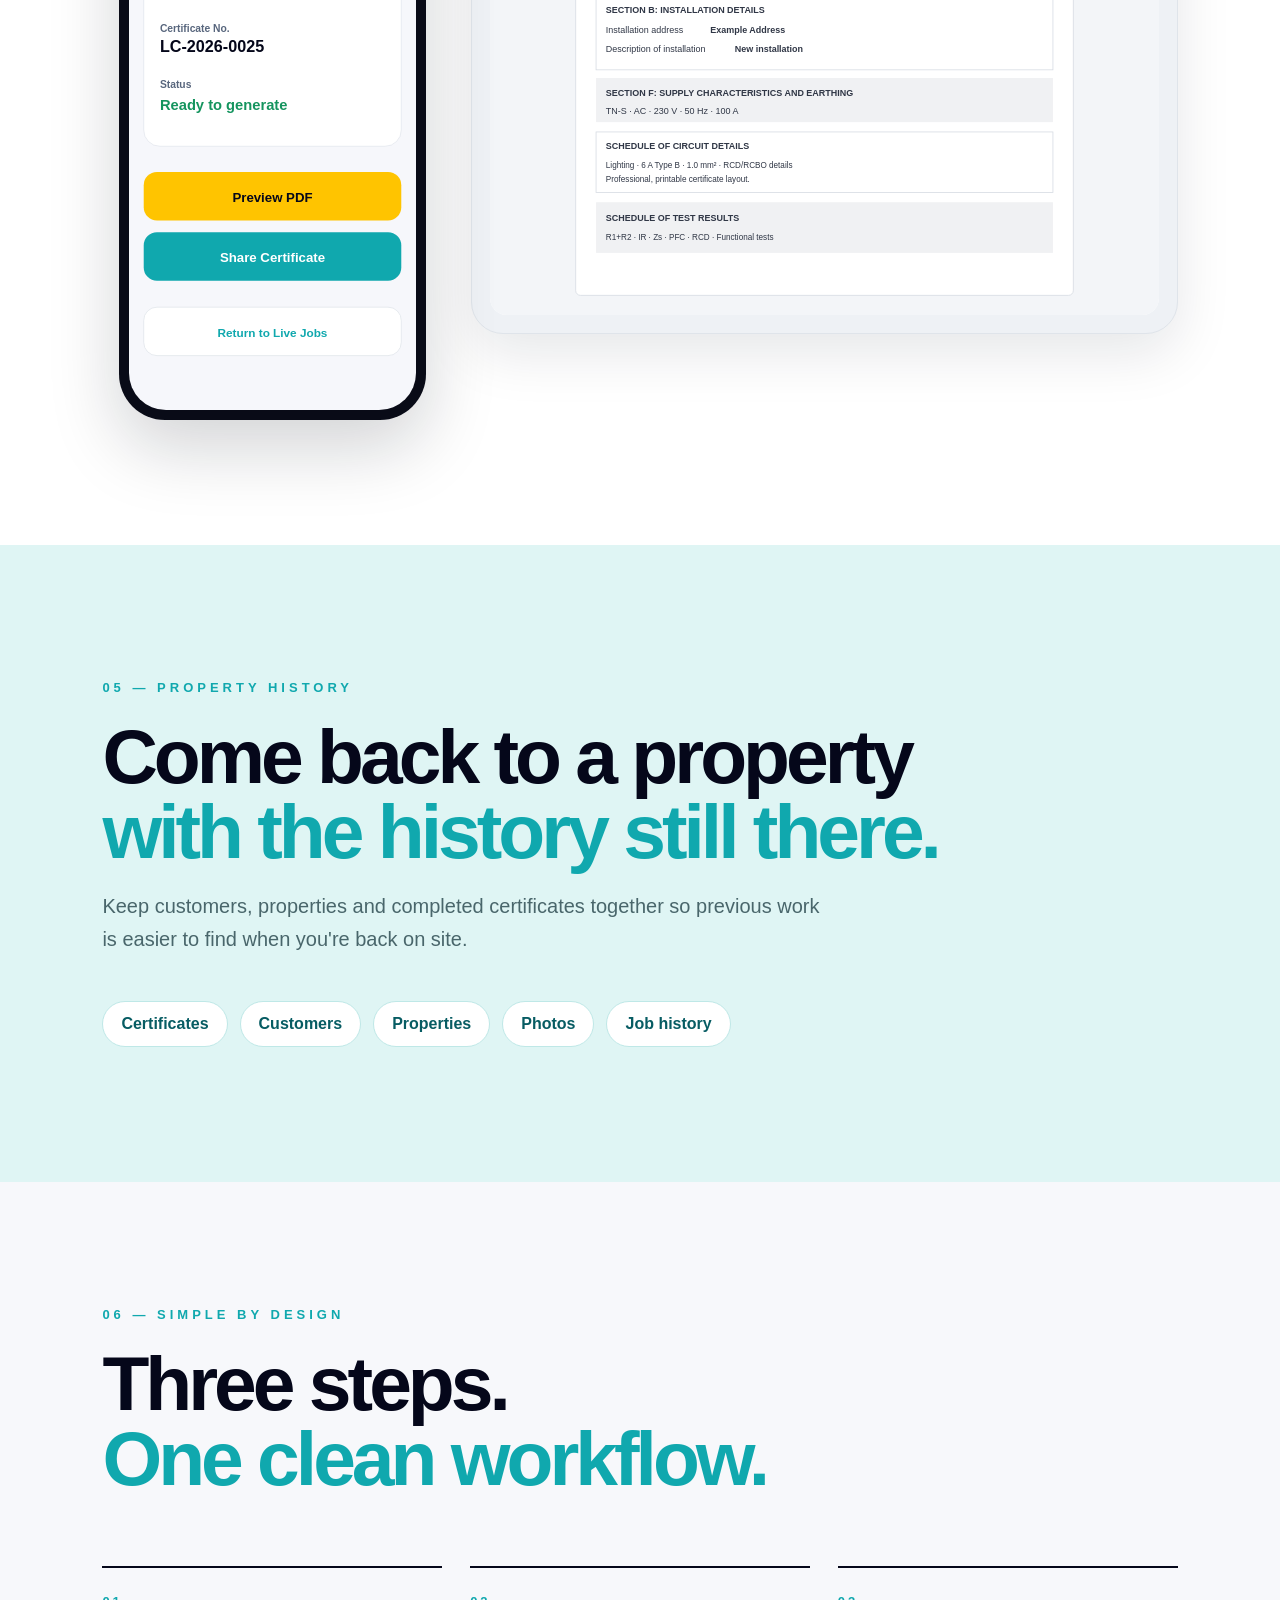
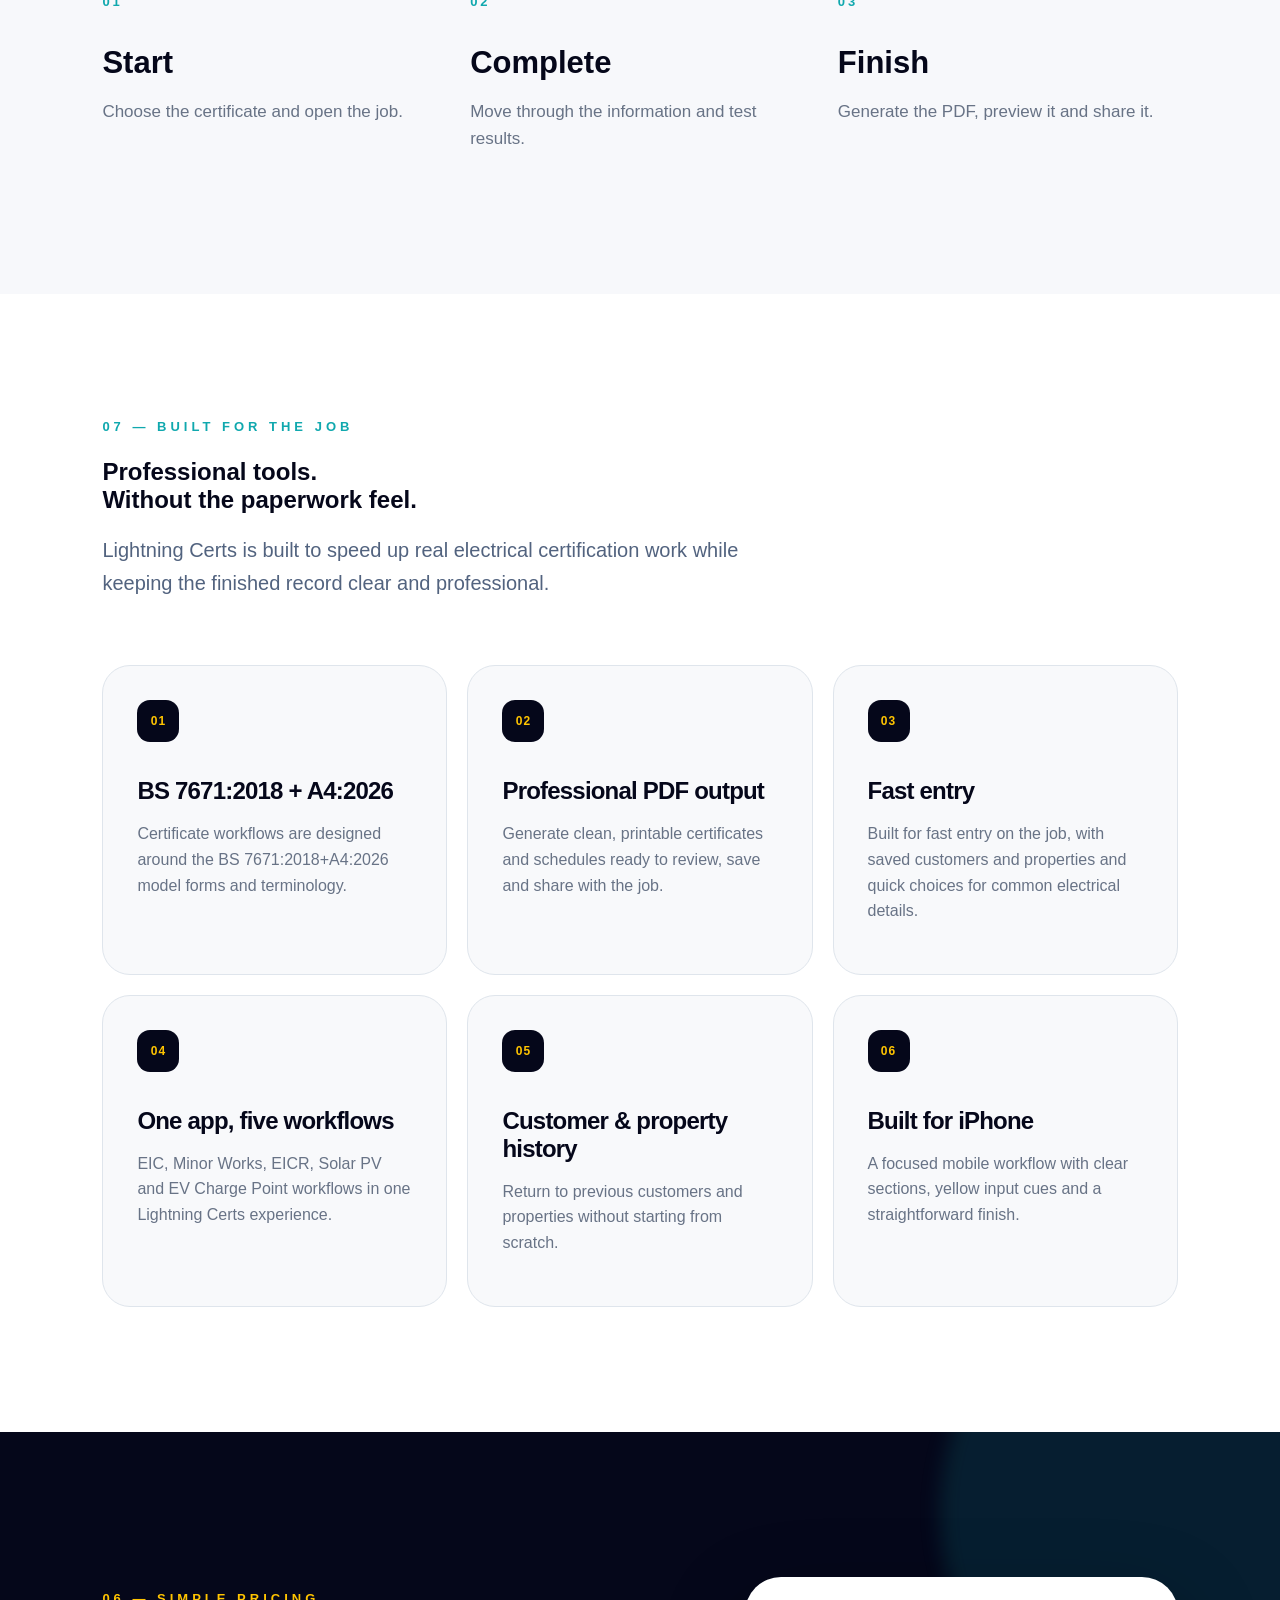
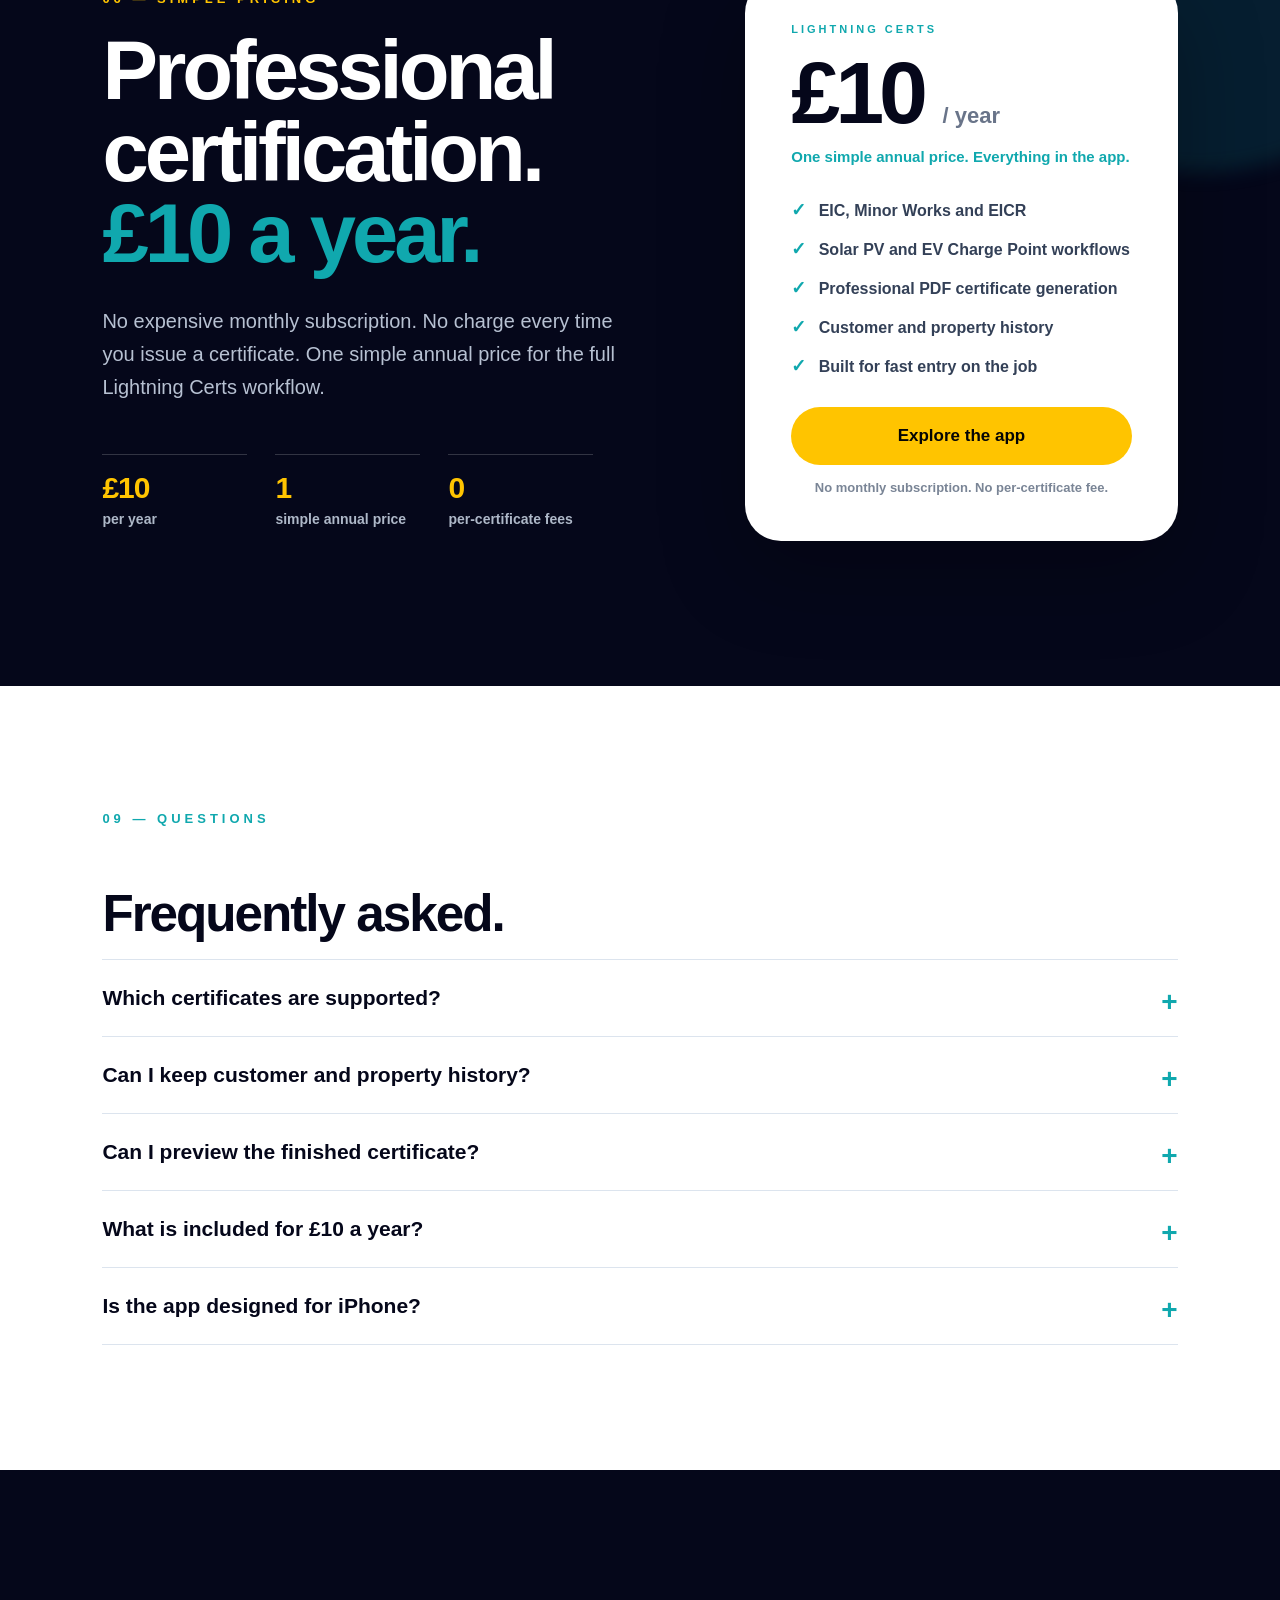
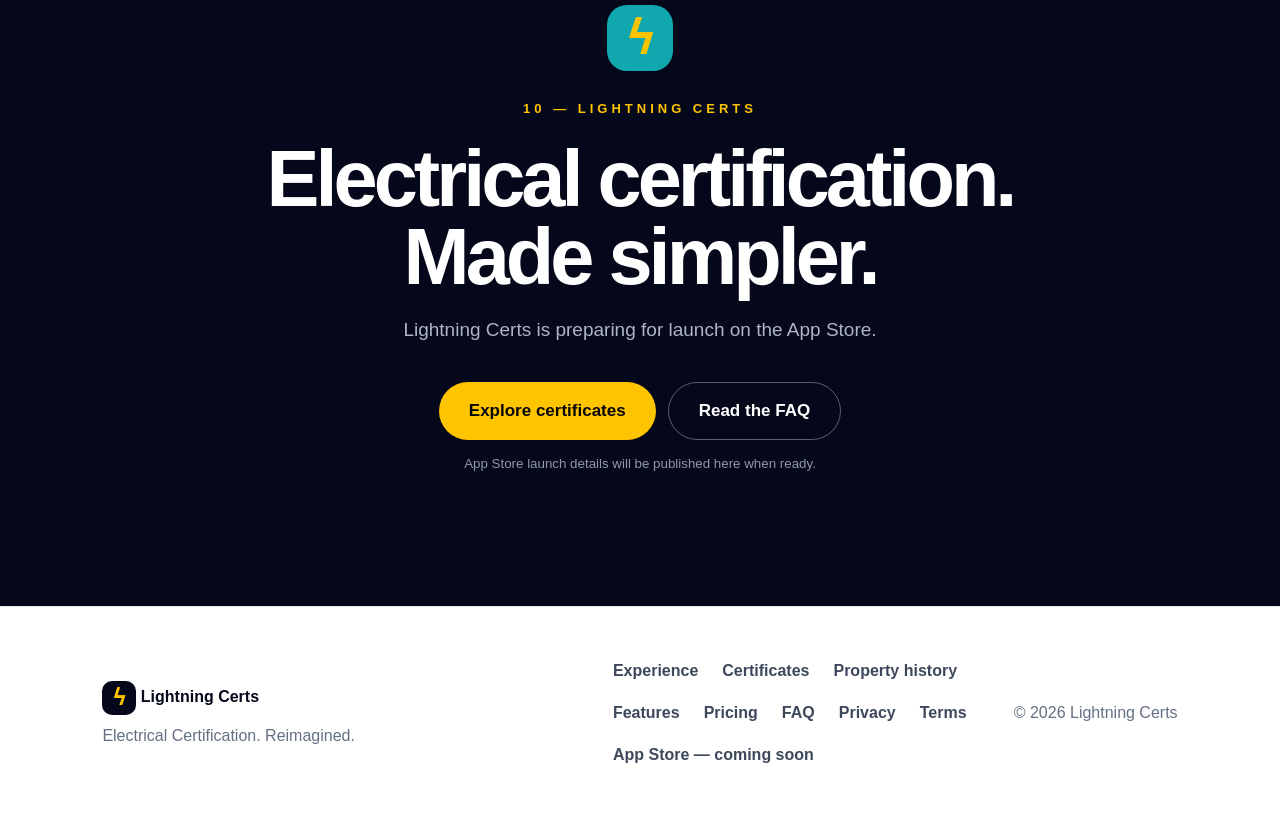
==== commit 950a1eed: "Clarify A4:2026 support and fast on-site entry messaging" ====
--- a/index.html
+++ b/index.html
@@ -70,7 +70,7 @@
     <article>
       <span class="num">03</span>
       <h3>Finish professionally</h3>
-      <p>Preview, share and keep the finished certificate with the job.</p>
+      <p>Preview, share and keep a professional finished certificate with the job.</p>
     </article>
   </div>
 </section>
@@ -79,13 +79,13 @@
   <div class="showcase-copy">
     <p class="eyebrow">02 — CHOOSE YOUR CERTIFICATE</p>
     <h2>One place for the certificates you actually use.</h2>
-    <p class="copy">Start with the certificate you need, then move through a focused workflow built for the job.</p>
+    <p class="copy">Start with the certificate you need, then move through a focused workflow built for the job. Built around BS 7671:2018+A4:2026 model forms and terminology.</p>
     <ul class="checks">
-      <li>EIC — Electrical Installation Certificate</li>
-      <li>Minor Works</li>
-      <li>EICR</li>
-      <li>Solar PV</li>
-      <li>EV Charging</li>
+      <li><strong>EIC</strong> — Electrical Installation Certificate</li>
+      <li><strong>Minor Works</strong> — Minor Electrical Installation Works Certificate</li>
+      <li><strong>EICR</strong> — Electrical Installation Condition Report</li>
+      <li><strong>Solar PV</strong> — PV installation workflow</li>
+      <li><strong>EV Charging</strong> — EV charge point workflow</li>
     </ul>
   </div>
 
@@ -172,7 +172,7 @@
   <div class="proof-grid">
     <article><span class="proof-icon">01</span><h3>BS 7671:2018 + A4:2026</h3><p>Certificate workflows are designed around the BS 7671:2018+A4:2026 model forms and terminology.</p></article>
     <article><span class="proof-icon">02</span><h3>Professional PDF output</h3><p>Generate clean, printable certificates and schedules ready to review, save and share with the job.</p></article>
-    <article><span class="proof-icon">03</span><h3>Fast entry</h3><p>Use saved customers and properties plus selection lists for common electrical choices instead of typing everything.</p></article>
+    <article><span class="proof-icon">03</span><h3>Fast entry</h3><p>Built for fast entry on the job, with saved customers and properties and quick choices for common electrical details.</p></article>
     <article><span class="proof-icon">04</span><h3>One app, five workflows</h3><p>EIC, Minor Works, EICR, Solar PV and EV Charge Point workflows in one Lightning Certs experience.</p></article>
     <article><span class="proof-icon">05</span><h3>Customer &amp; property history</h3><p>Return to previous customers and properties without starting from scratch.</p></article>
     <article><span class="proof-icon">06</span><h3>Built for iPhone</h3><p>A focused mobile workflow with clear sections, yellow input cues and a straightforward finish.</p></article>
@@ -202,7 +202,7 @@
       <p><span>✓</span> Solar PV and EV Charge Point workflows</p>
       <p><span>✓</span> Professional PDF certificate generation</p>
       <p><span>✓</span> Customer and property history</p>
-      <p><span>✓</span> Selection-led entry for common choices</p>
+      <p><span>✓</span> Built for fast entry on the job</p>
     </div>
 
     <a class="cta price-cta" href="#certificates">Explore the app</a>
--- a/styles.css
+++ b/styles.css
@@ -347,3 +347,44 @@
   .price{font-size:68px;letter-spacing:-4px}
   .price span{font-size:18px}
 }
+
+
+/* Final responsive polish */
+.nav nav.open{
+  display:flex;
+  position:absolute;
+  top:74px;
+  left:0;
+  right:0;
+  padding:18px 24px 22px;
+  background:rgba(255,255,255,.98);
+  border-bottom:1px solid #e4e9ef;
+  box-shadow:0 18px 35px rgba(5,7,26,.08);
+  flex-direction:column;
+  gap:16px;
+}
+.nav nav.open a{
+  padding:8px 0;
+}
+.pricing .copy{max-width:700px}
+.price-card .annual{font-size:15px;line-height:1.4}
+.launch-actions + small{max-width:650px;margin-left:auto;margin-right:auto}
+.section h1{
+  font-size:clamp(48px,6vw,82px);
+  line-height:.98;
+  letter-spacing:-4px;
+  margin:0 0 28px;
+}
+.section h2{
+  font-size:clamp(30px,4vw,52px);
+  line-height:1;
+  letter-spacing:-2px;
+  margin:62px 0 20px;
+}
+@media(max-width:900px){
+  .nav nav.open{top:74px}
+}
+@media(max-width:480px){
+  .section h1{font-size:42px;letter-spacing:-2.5px}
+  .section h2{font-size:32px;letter-spacing:-1.5px}
+}
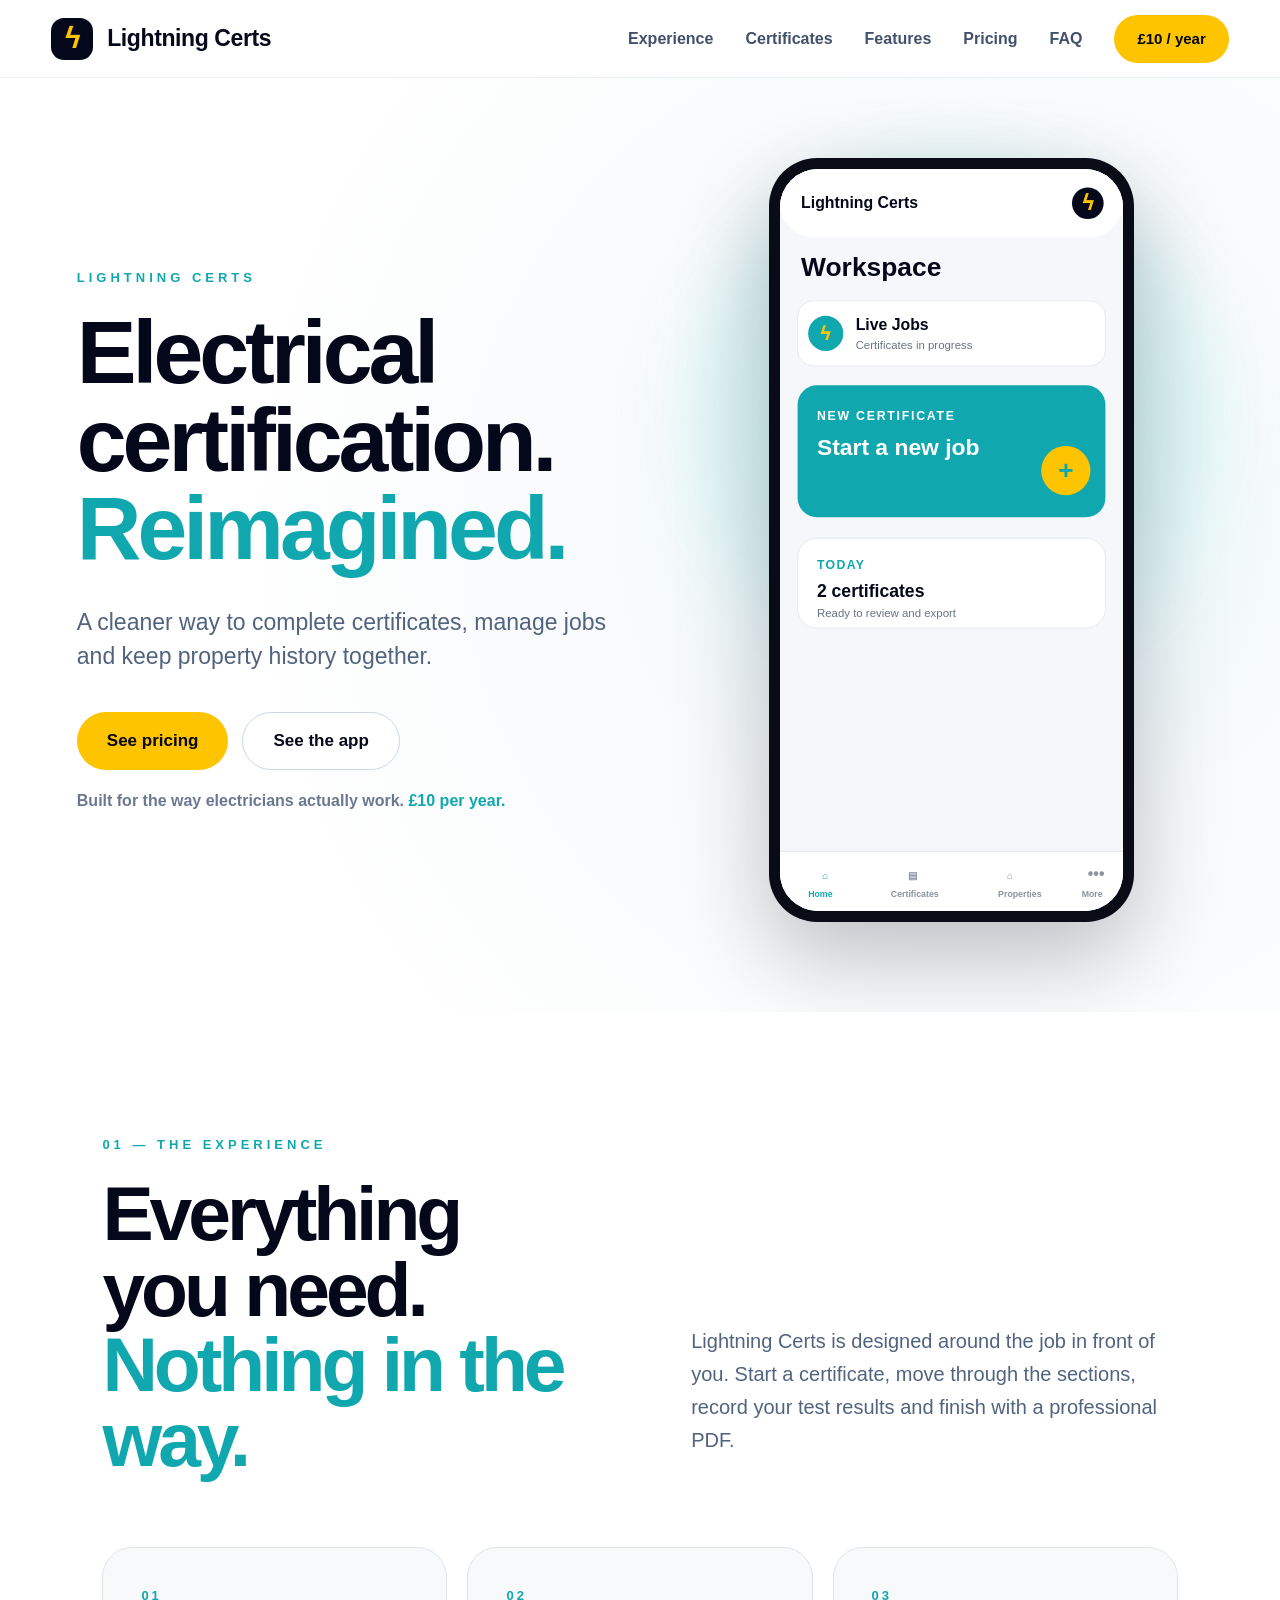
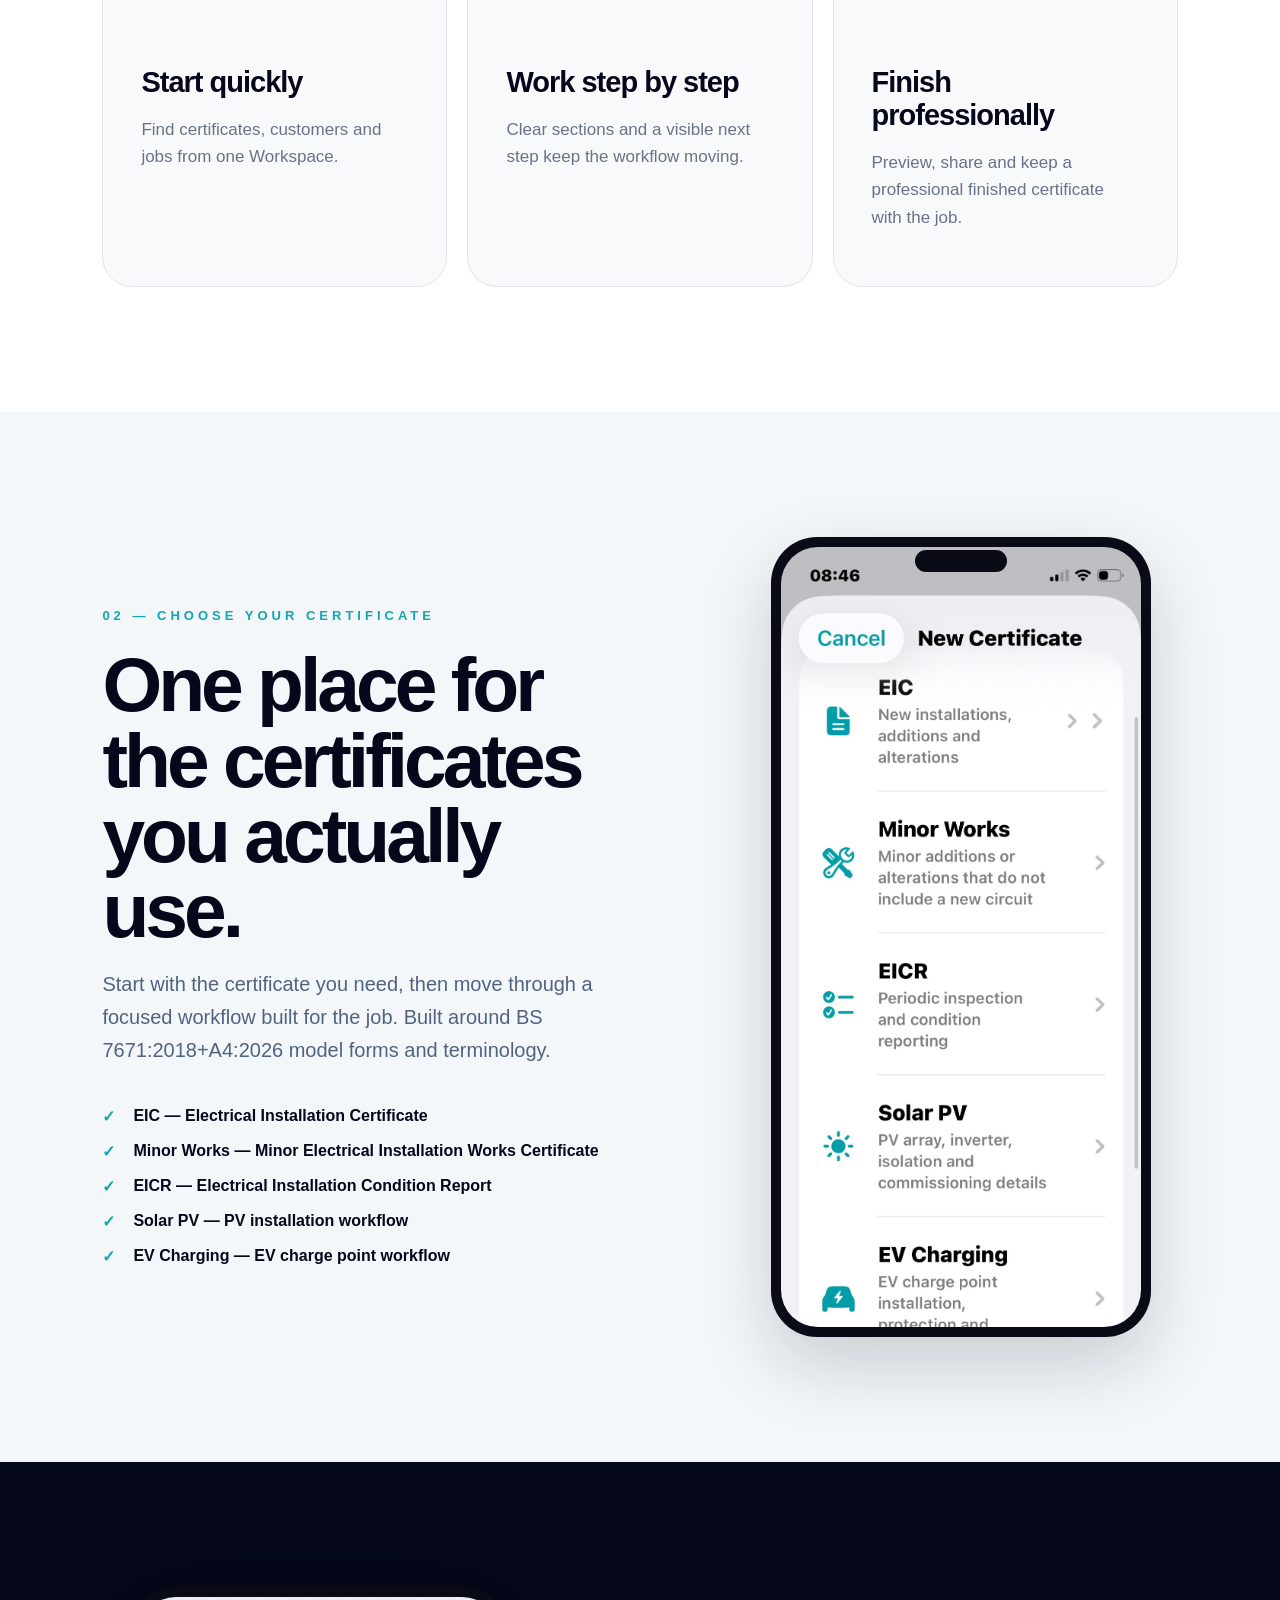
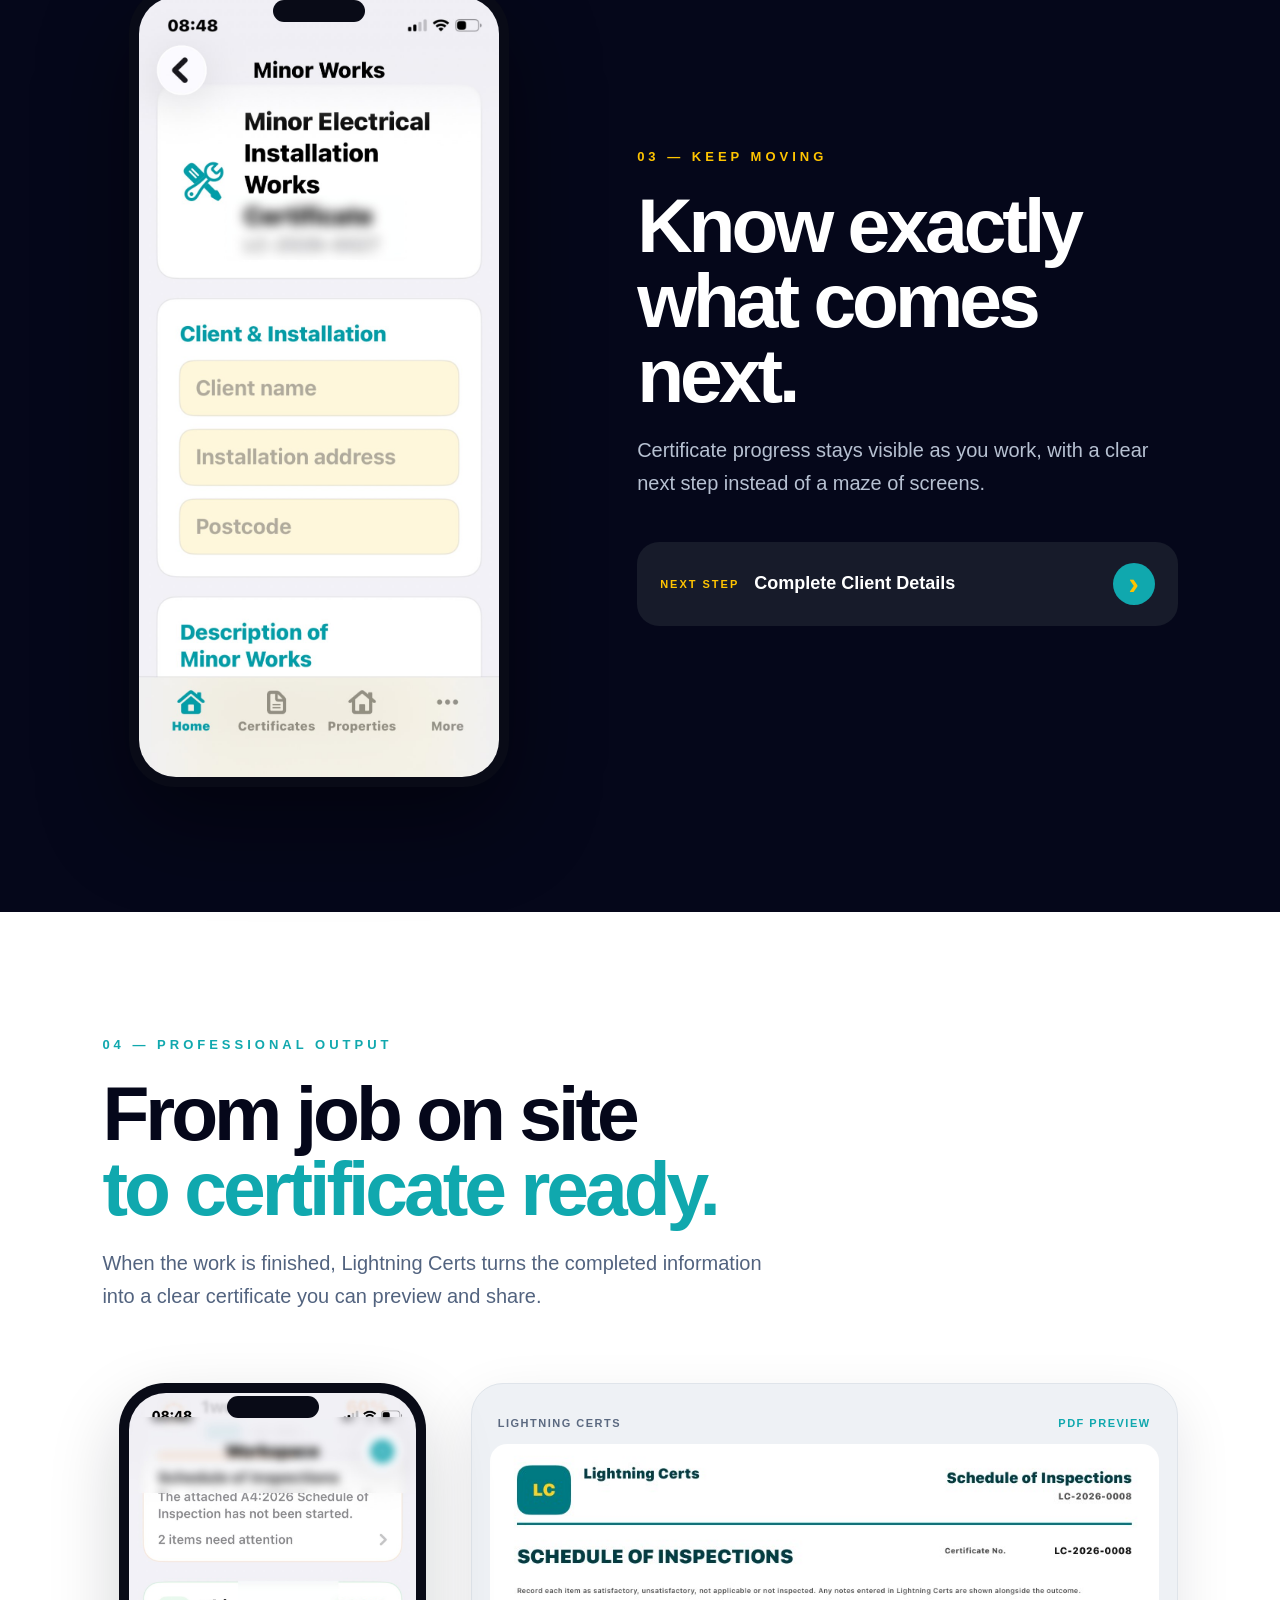
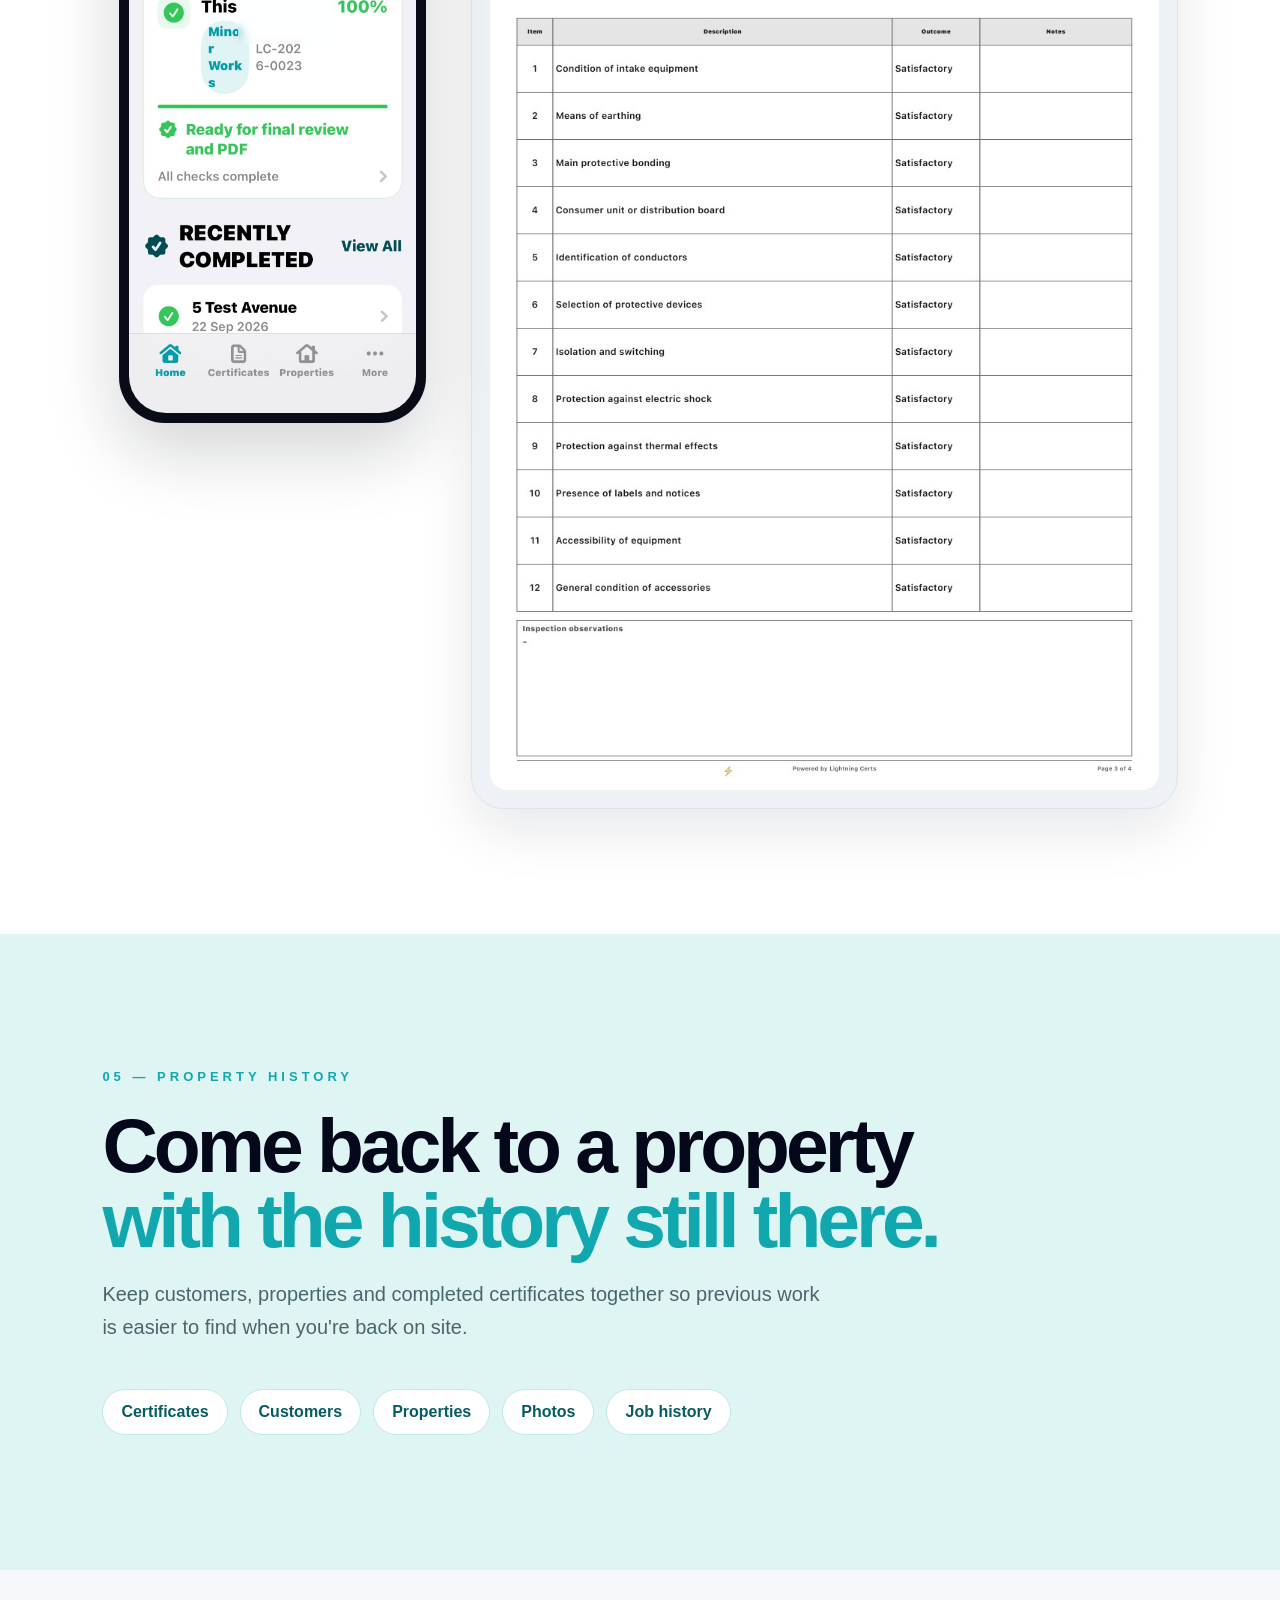
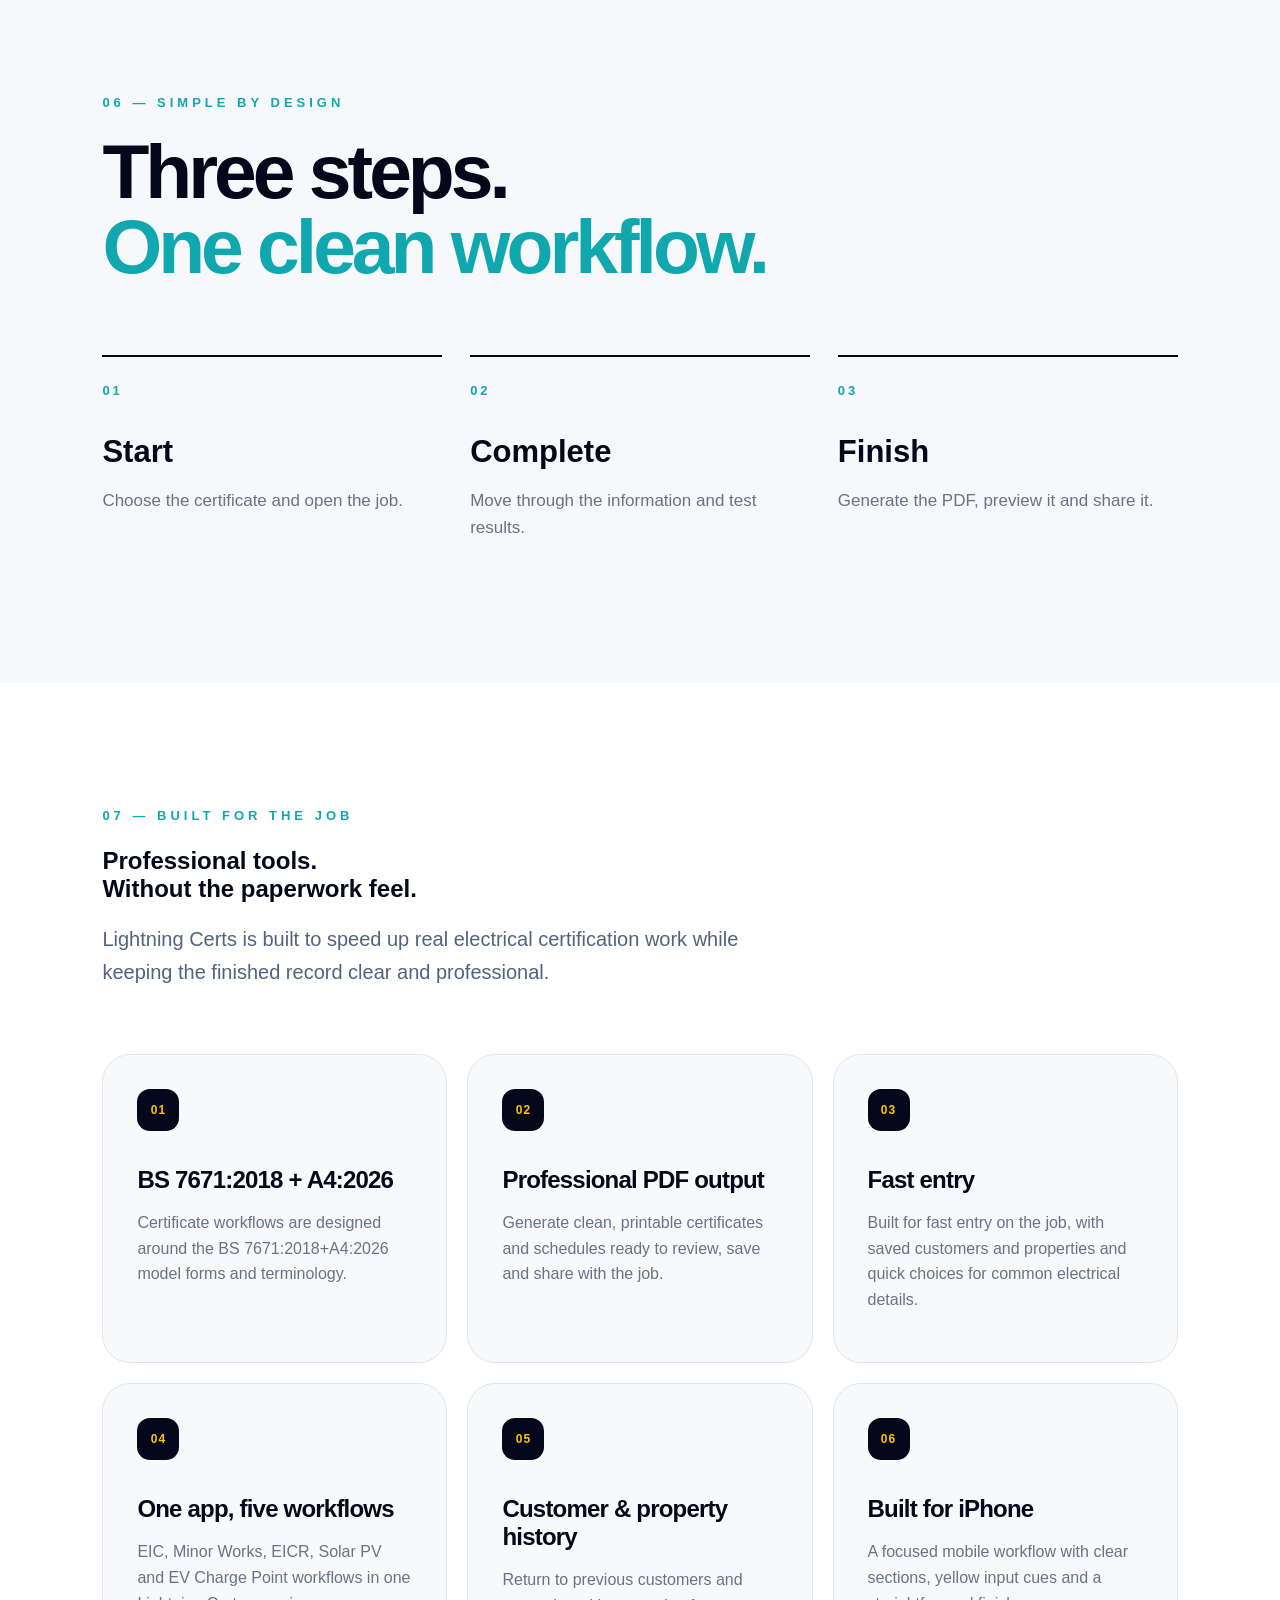
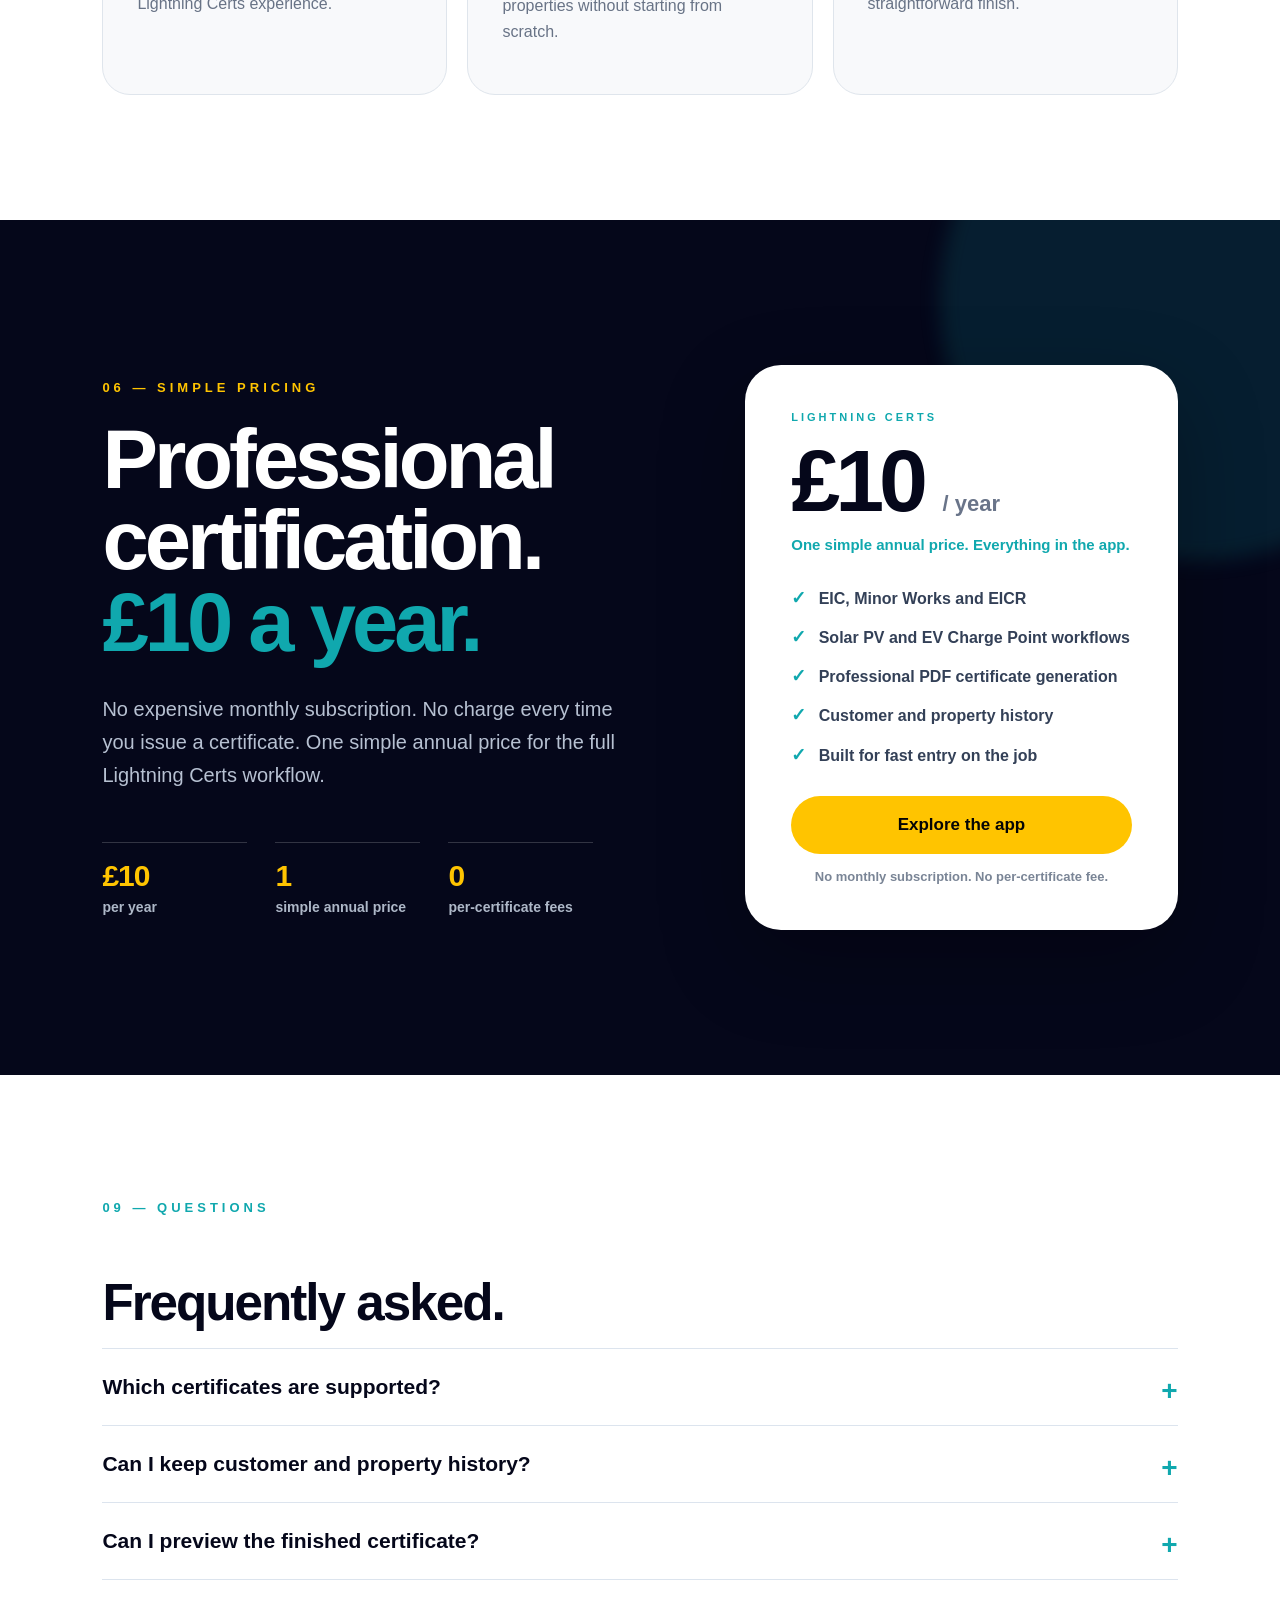
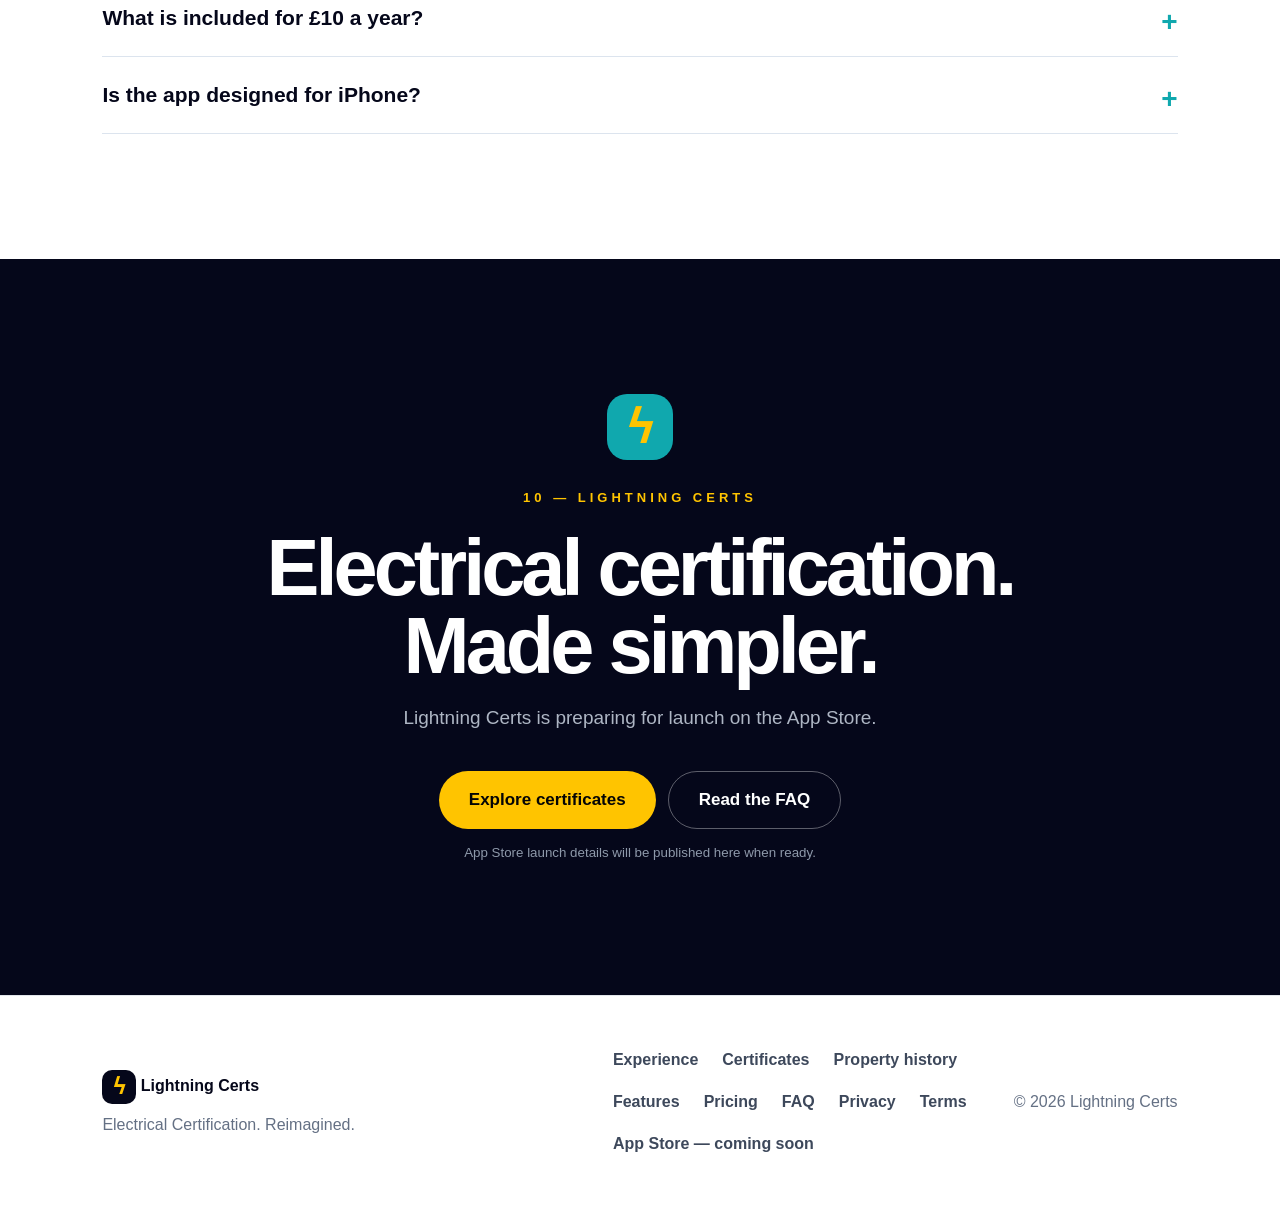
==== commit ab5868ea: "Use real Lightning Certs app screenshots and PDF on website" ====
--- a/index.html
+++ b/index.html
@@ -6,7 +6,7 @@
 <meta name="theme-color" content="#f7f8fb">
 <title>Lightning Certs — Electrical certification. Reimagined.</title>
 <meta name="description" content="Lightning Certs is professional electrical certification software for electricians. EIC, Minor Works, EICR, Solar PV and EV workflows for £10 per year.">
-<link rel="preload" as="image" href="assets/workspace.svg">
+<link rel="preload" as="image" href="assets/workspace-real.jpg">
 <link rel="stylesheet" href="styles.css">
 </head>
 <body>
@@ -41,7 +41,7 @@
     <div class="device-glow"></div>
     <div class="device hero-phone">
       <div class="screen">
-        <img src="assets/workspace.svg" alt="Lightning Certs Workspace app preview">
+        <img src="assets/workspace.svg" alt="Lightning Certs real Workspace screen">
       </div>
     </div>
   </div>
@@ -91,7 +91,7 @@
 
   <div class="shot phone-shot">
     <div class="phone-frame">
-      <img src="assets/new-certificate.svg" alt="Lightning Certs certificate selection app preview">
+      <img src="assets/certificates-real.jpg" alt="Lightning Certs real certificate selection screen">
     </div>
   </div>
 </section>
@@ -99,7 +99,7 @@
 <section class="showcase dark">
   <div class="shot phone-shot">
     <div class="phone-frame">
-      <img src="assets/certificate-progress.svg" alt="Lightning Certs certificate progress app preview">
+      <img src="assets/minor-works-real.jpg" alt="Lightning Certs real Minor Works workflow screen">
     </div>
   </div>
 
@@ -125,12 +125,12 @@
   <div class="output-grid">
     <div class="ready-wrap">
       <div class="phone-frame small-phone">
-        <img src="assets/certificate-ready.svg" alt="Lightning Certs certificate ready app preview">
+        <img src="assets/progress-real.jpg" alt="Lightning Certs real certificate review screen">
       </div>
     </div>
     <div class="pdf-card">
       <div class="pdf-top"><span>LIGHTNING CERTS</span><b>PDF PREVIEW</b></div>
-      <img src="assets/pdf-preview.svg" alt="Lightning Certs professional electrical certificate PDF preview">
+      <img src="assets/pdf-schedule-real.jpg" alt="Lightning Certs real professional certificate PDF output">
     </div>
   </div>
 </section>
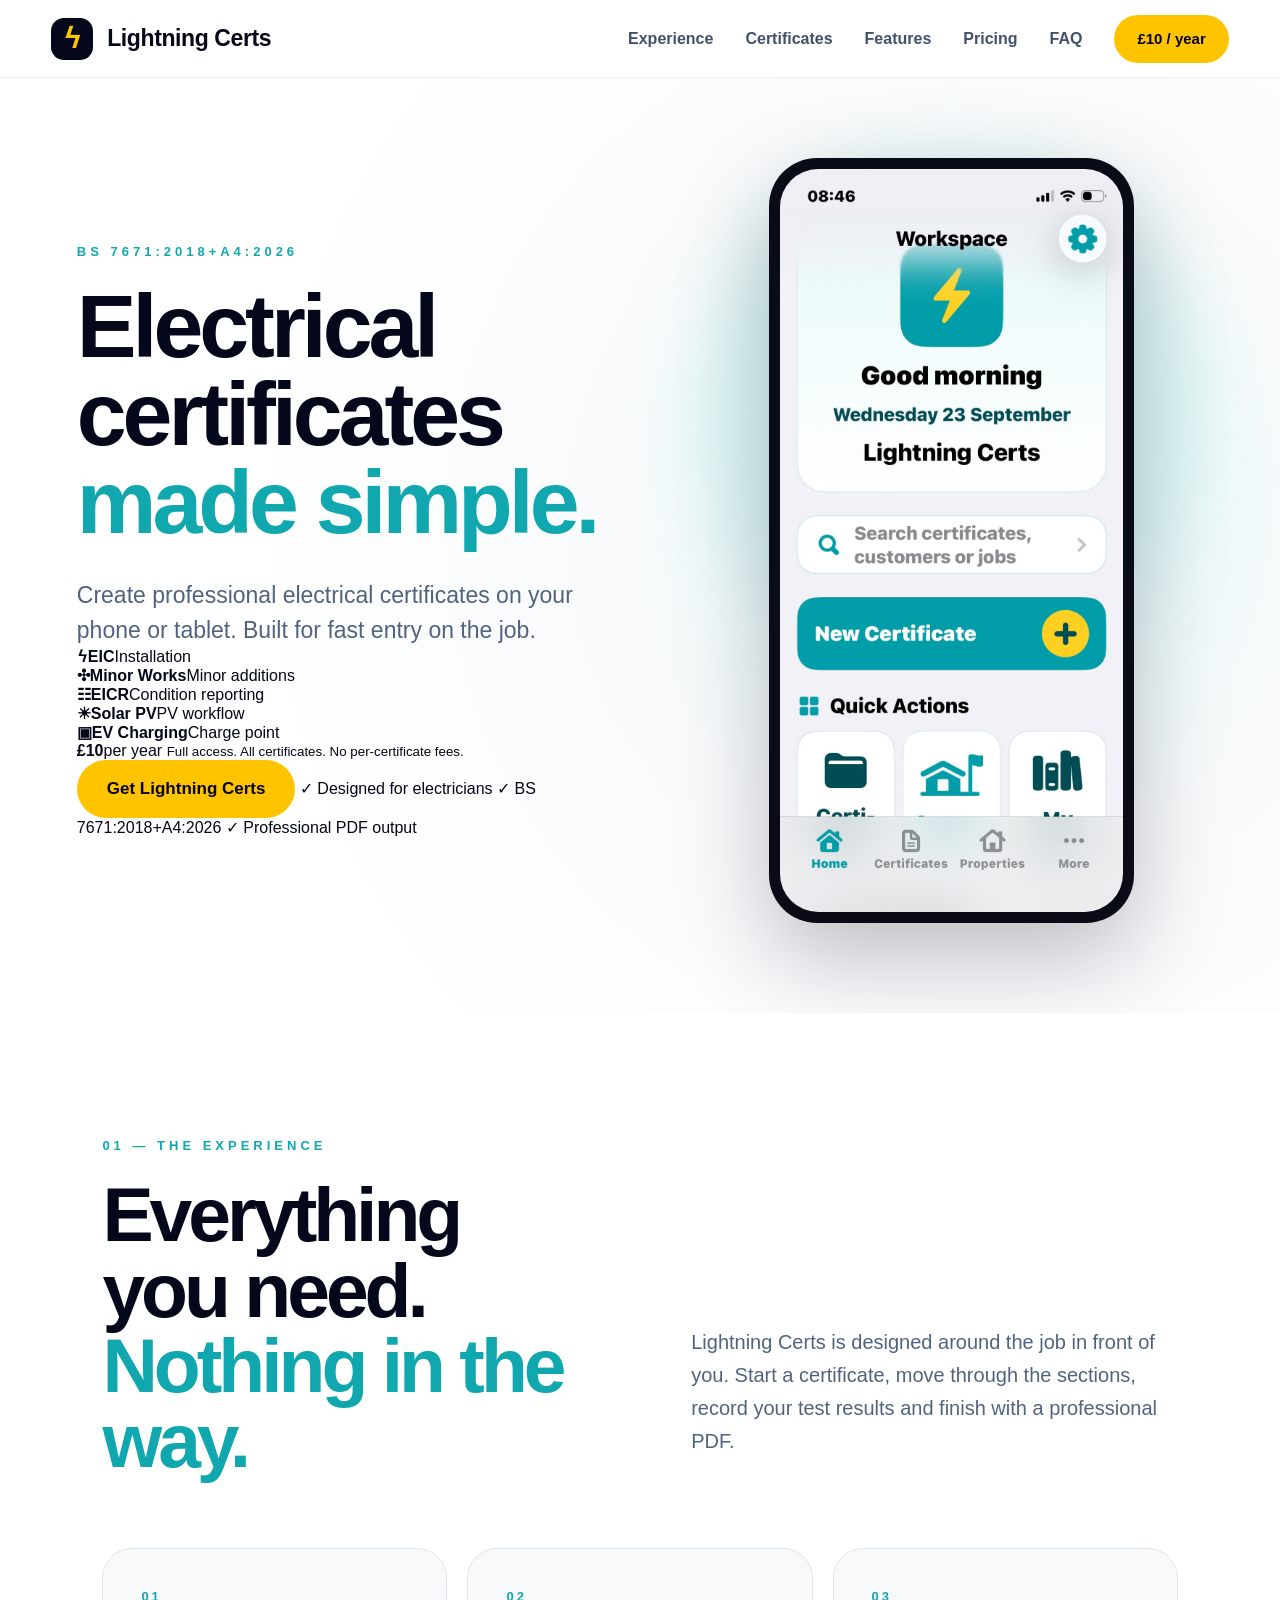
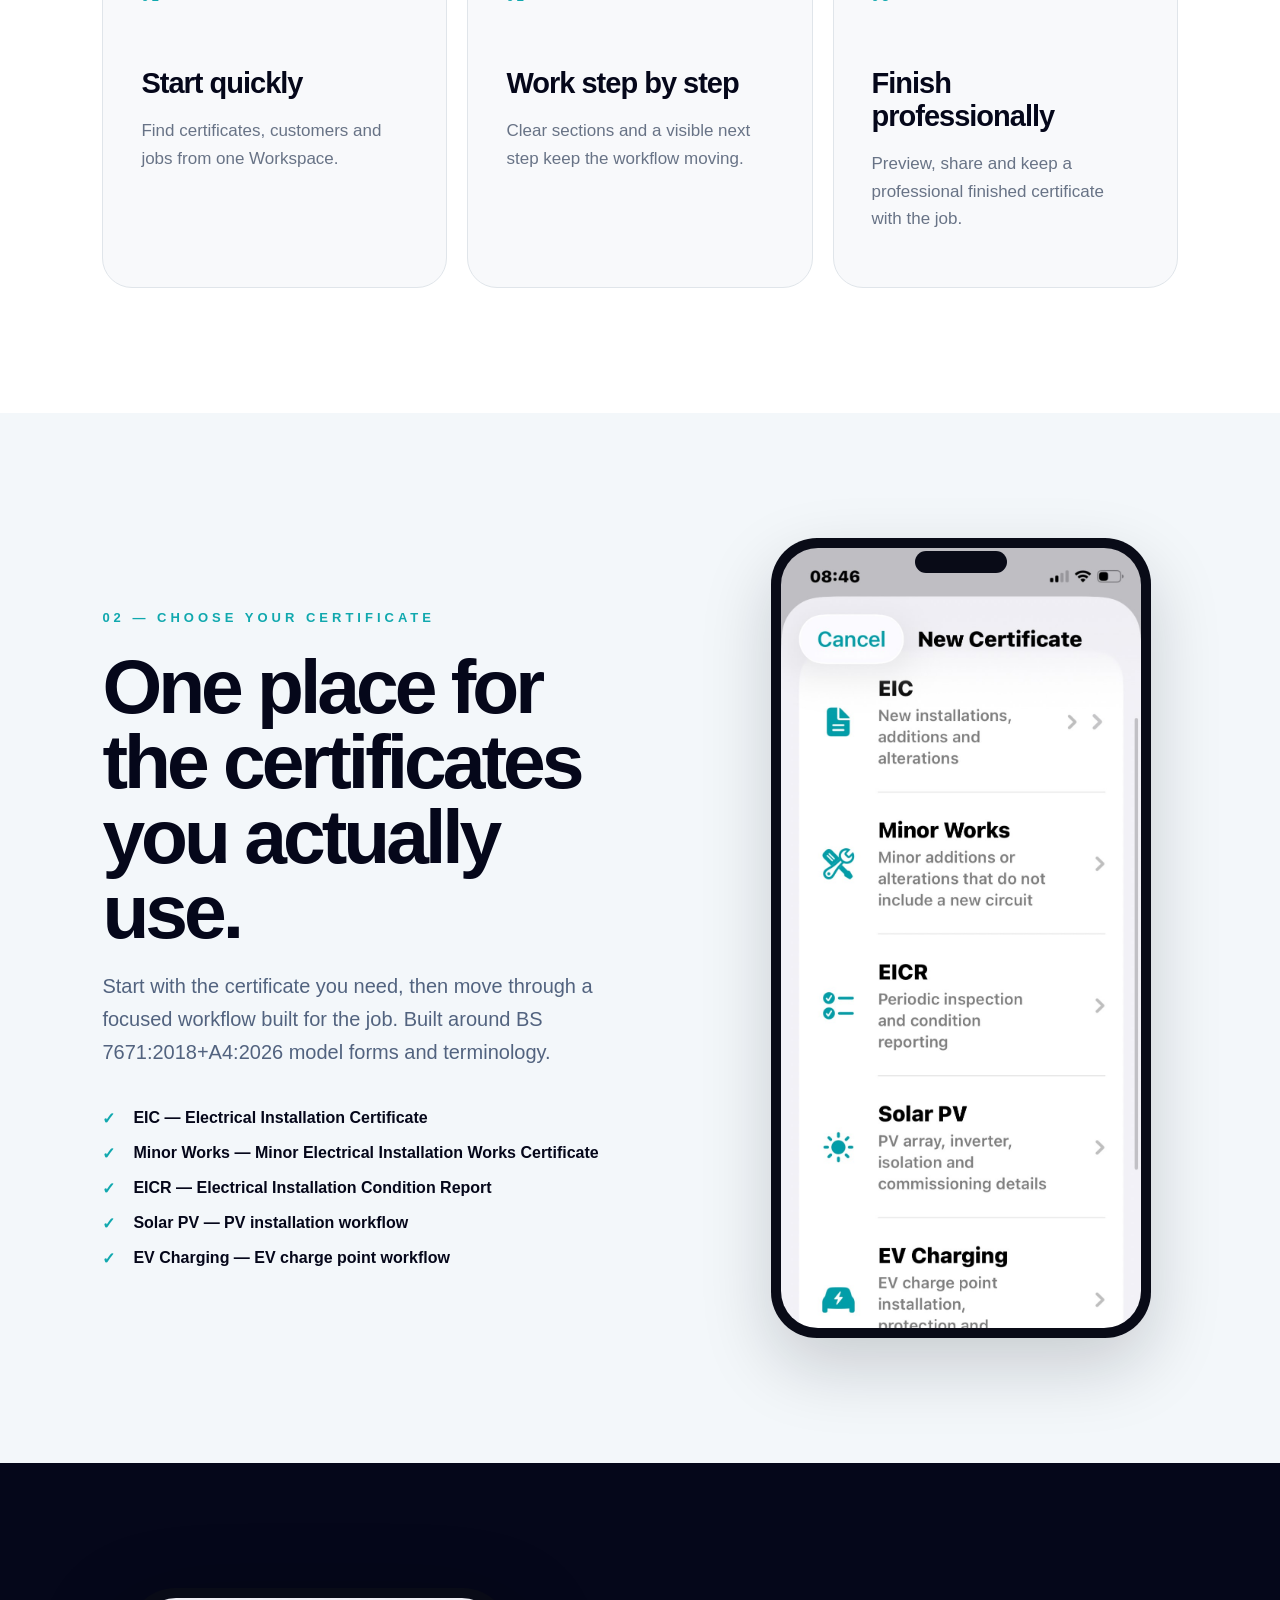
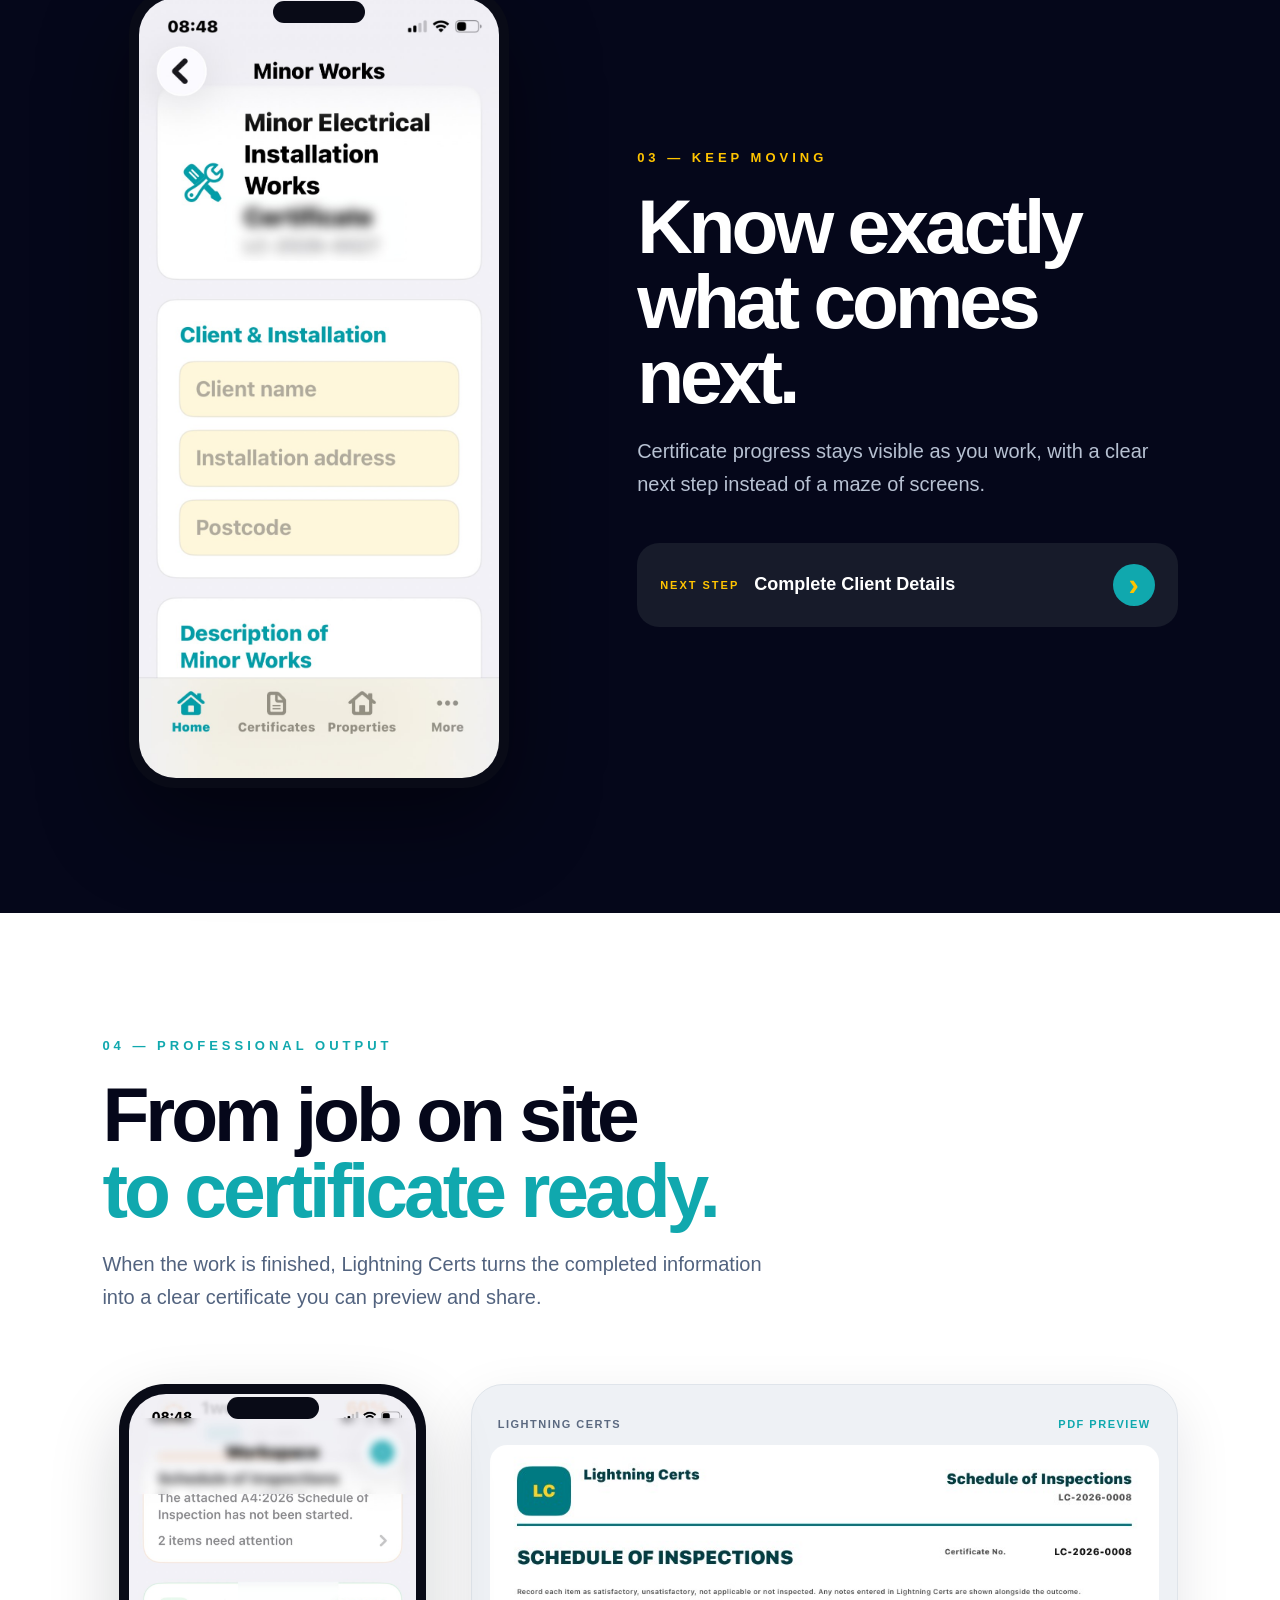
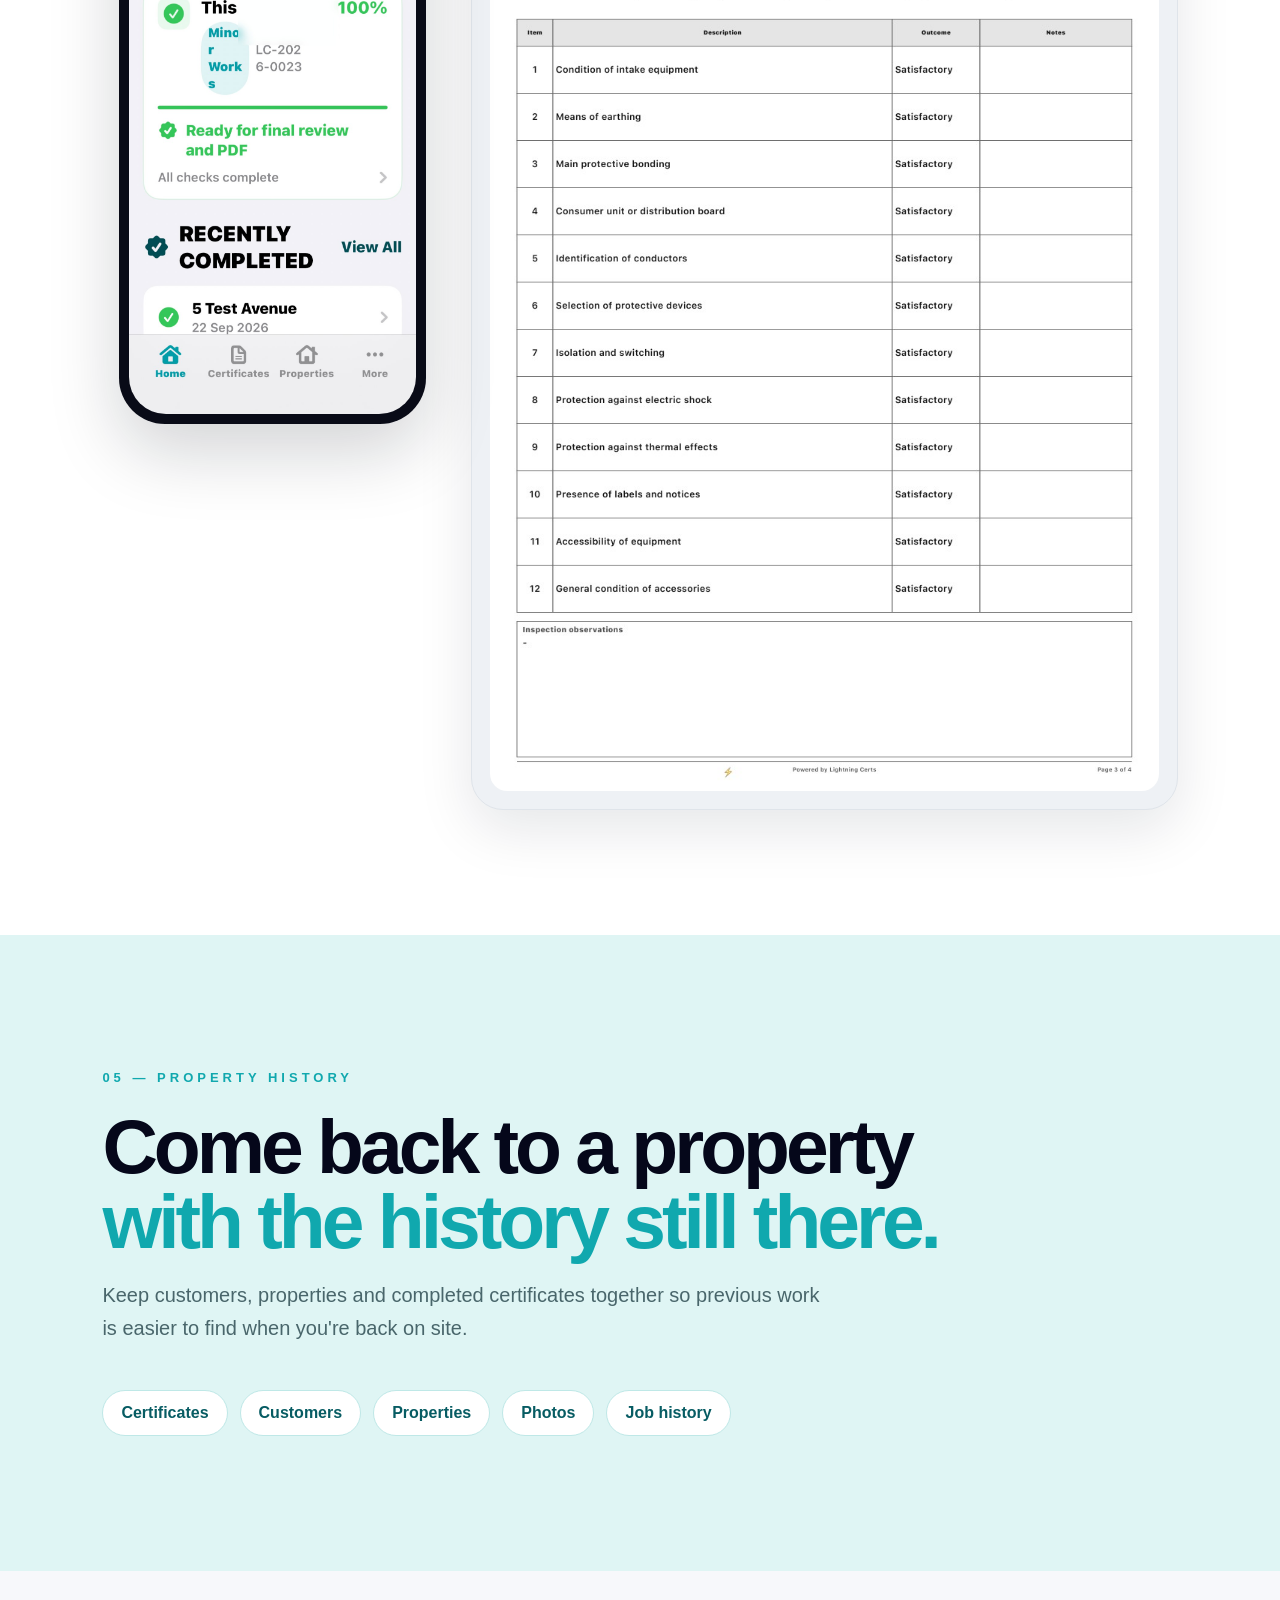
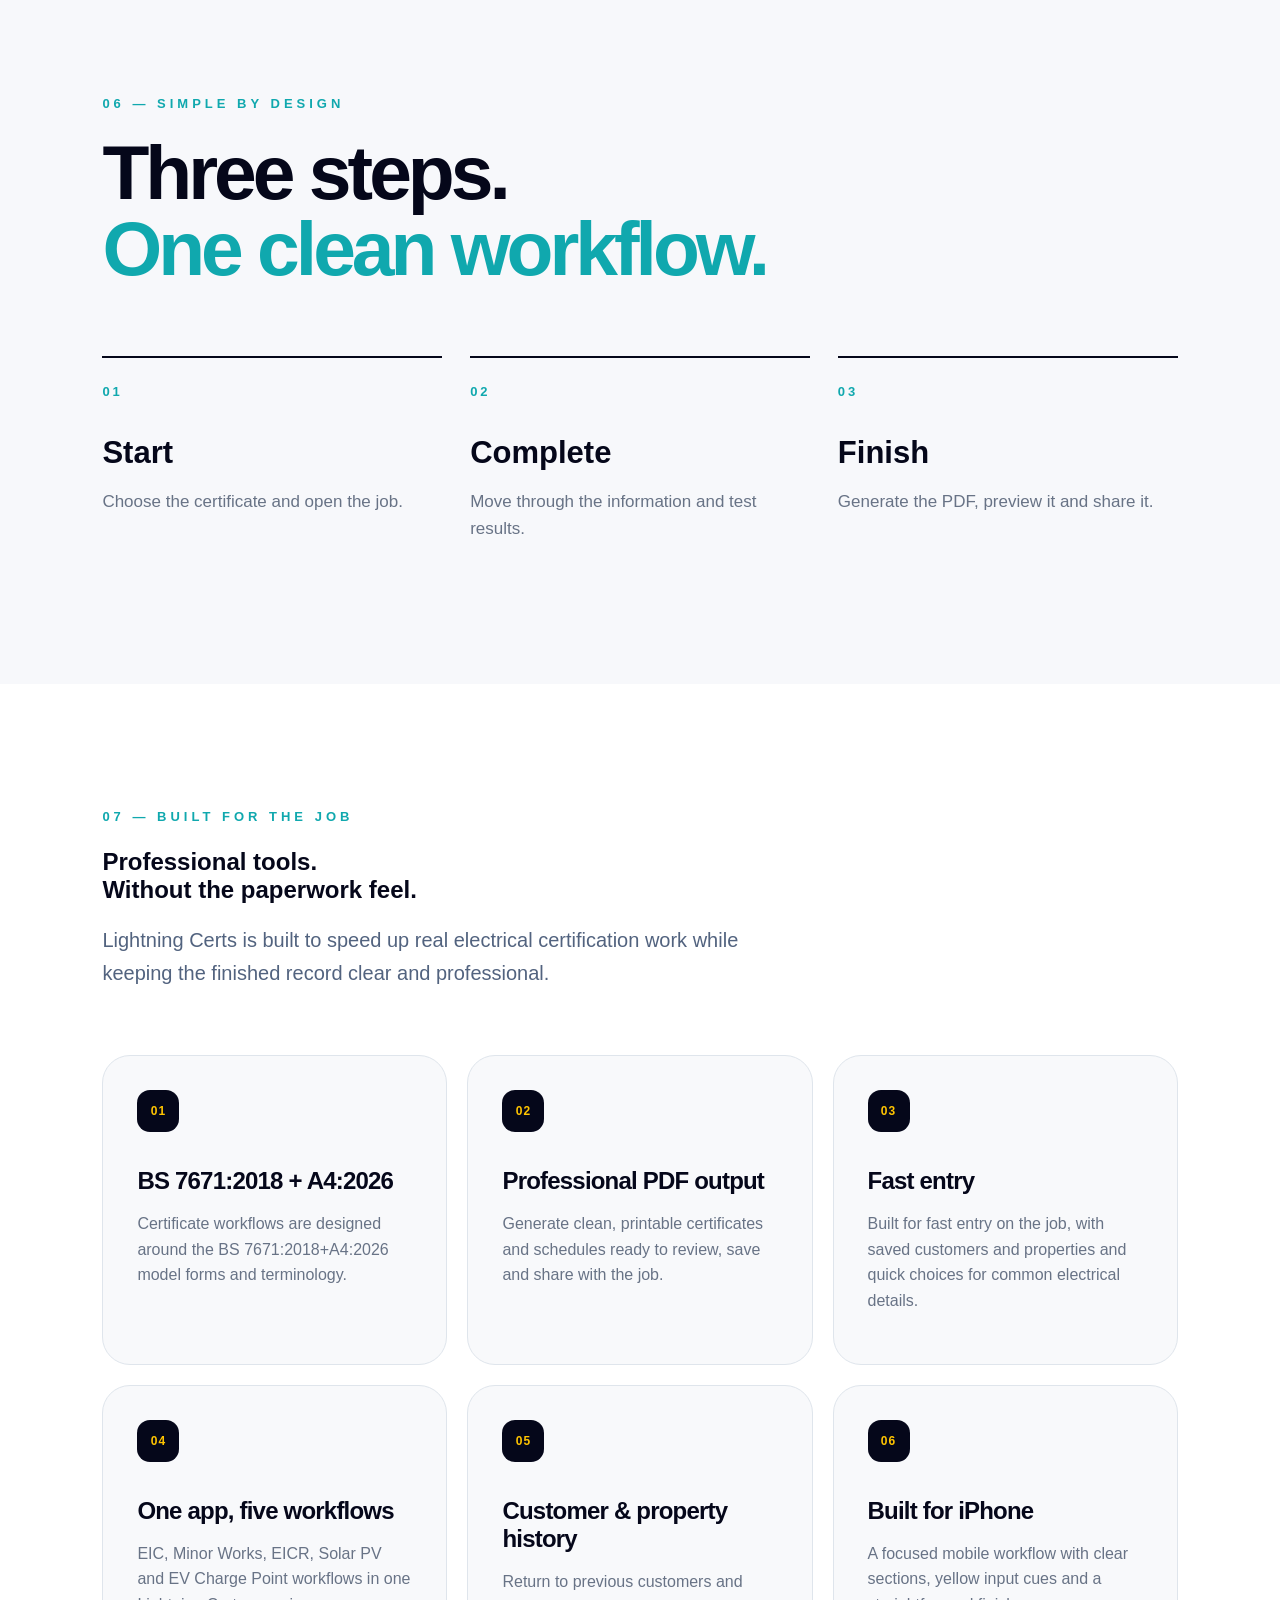
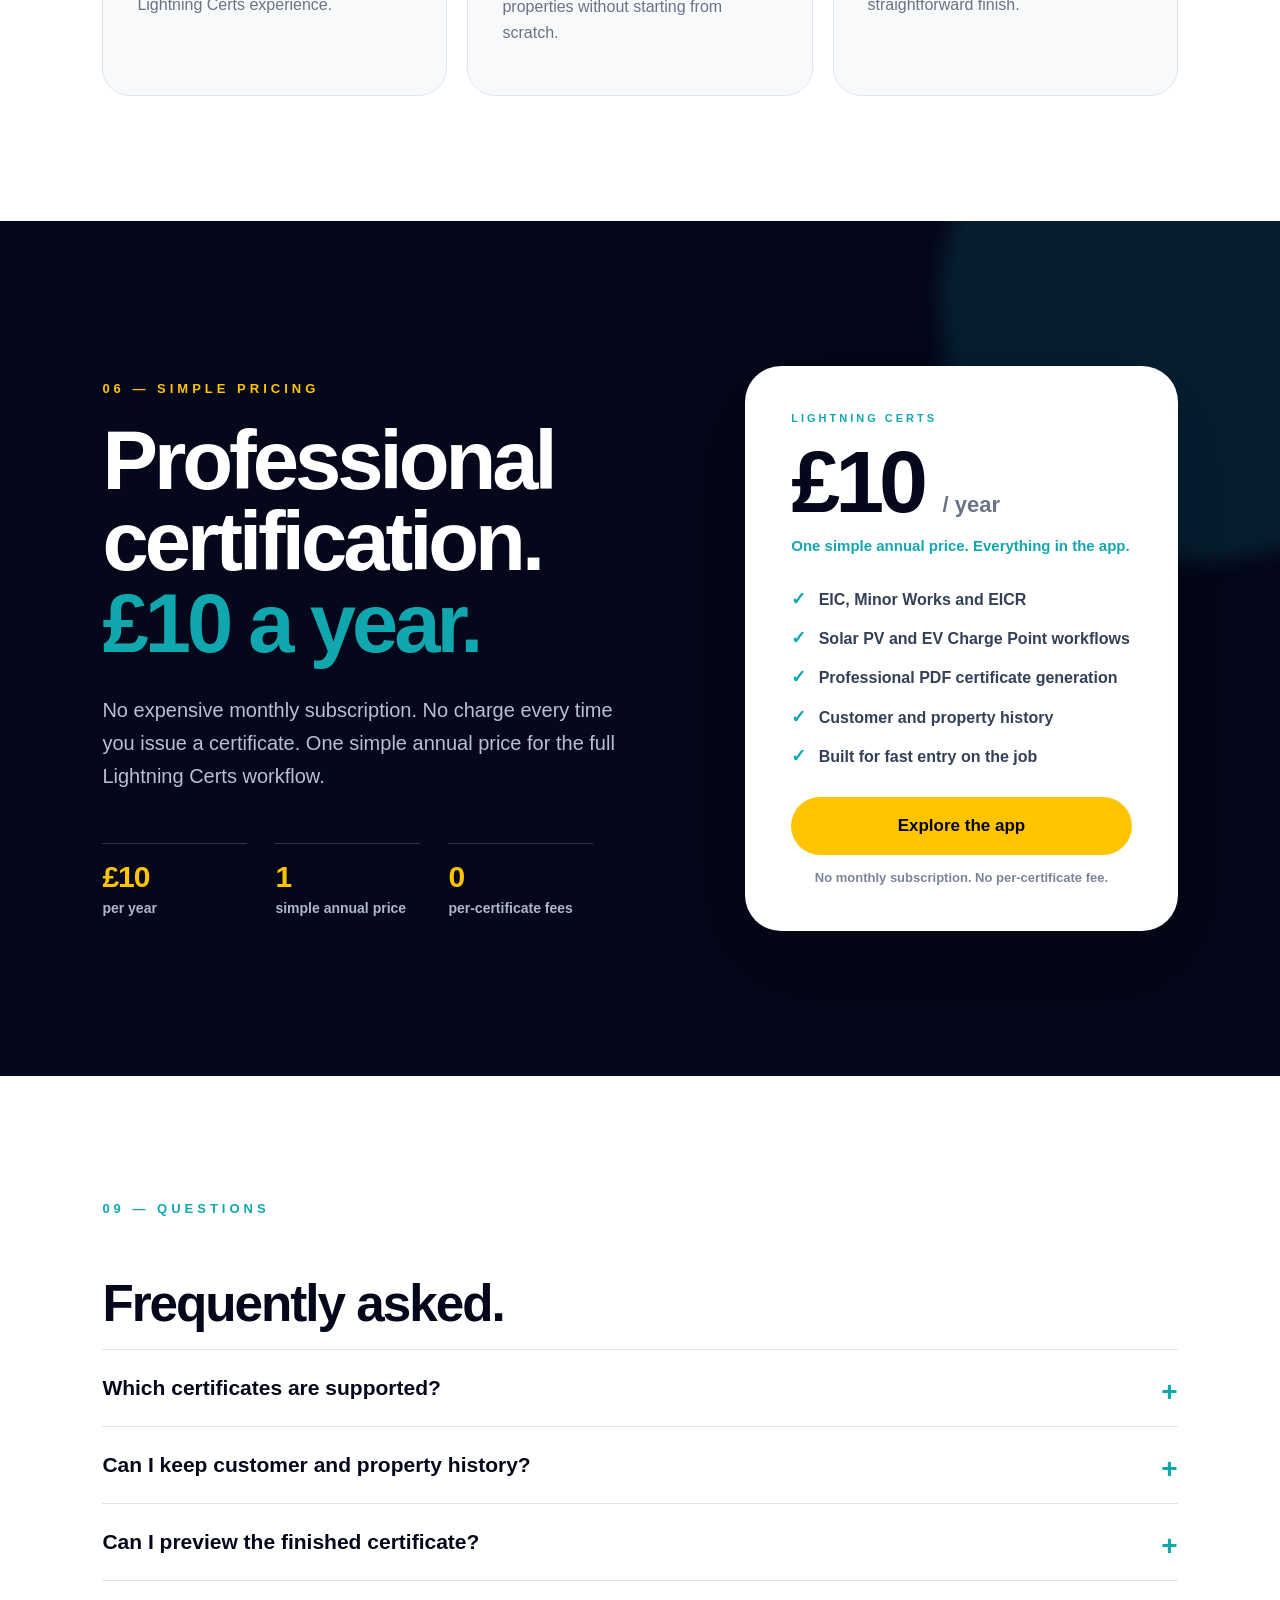
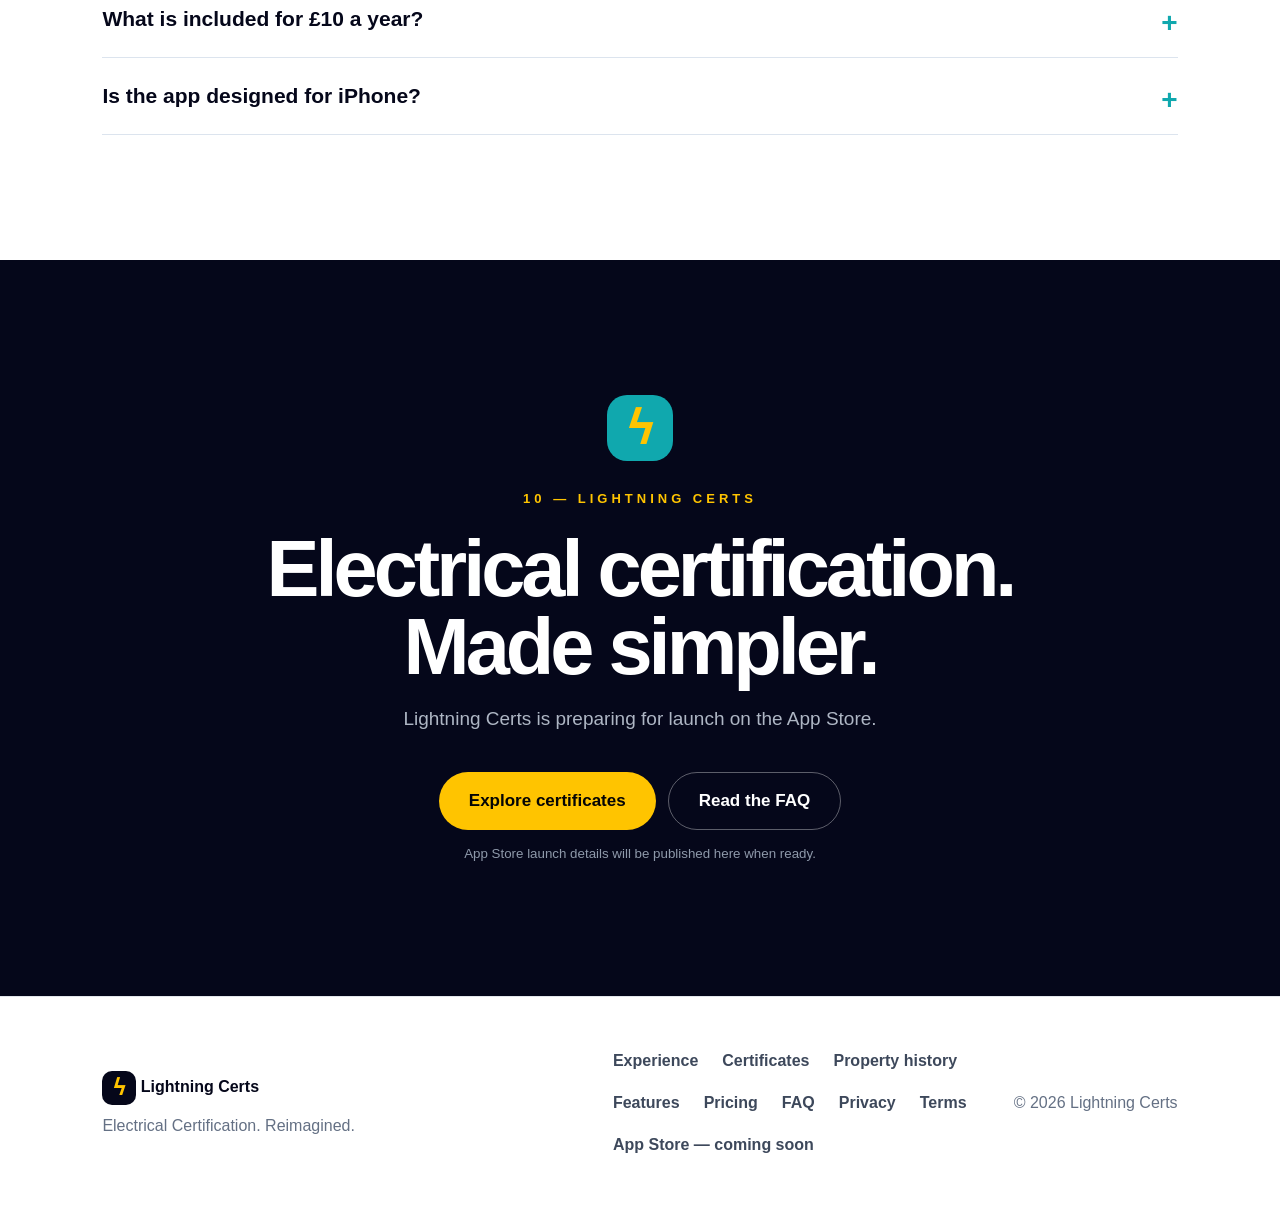
==== commit 0a445905: "Make real Workspace hero the first visual and update app screenshots" ====
--- a/index.html
+++ b/index.html
@@ -25,23 +25,38 @@
 
 <main id="top">
 
-<section class="hero">
+<section class="hero hero-showcase">
   <div class="hero-copy">
-    <p class="eyebrow">LIGHTNING CERTS</p>
-    <h1>Electrical certification.<br><span>Reimagined.</span></h1>
-    <p class="lead">A cleaner way to complete certificates, manage jobs and keep property history together.</p>
-    <div class="actions">
-      <a class="cta" href="#pricing">See pricing</a>
-      <a class="outline" href="#experience">See the app</a>
-    </div>
-    <p class="hero-note">Built for the way electricians actually work. <strong>£10 per year.</strong></p>
+    <p class="eyebrow">BS 7671:2018+A4:2026</p>
+    <h1>Electrical certificates<br><span>made simple.</span></h1>
+    <p class="lead">Create professional electrical certificates on your phone or tablet. Built for fast entry on the job.</p>
+
+    <div class="hero-cert-row">
+      <div><b>ϟ</b><strong>EIC</strong><span>Installation</span></div>
+      <div><b>✣</b><strong>Minor Works</strong><span>Minor additions</span></div>
+      <div><b>☷</b><strong>EICR</strong><span>Condition reporting</span></div>
+      <div><b>☀</b><strong>Solar PV</strong><span>PV workflow</span></div>
+      <div><b>▣</b><strong>EV Charging</strong><span>Charge point</span></div>
+    </div>
+
+    <div class="hero-price-strip">
+      <strong>£10</strong><span>per year</span>
+      <small>Full access. All certificates. No per-certificate fees.</small>
+    </div>
+
+    <div class="hero-bottom">
+      <a class="cta" href="#pricing">Get Lightning Certs</a>
+      <span>✓ Designed for electricians</span>
+      <span>✓ BS 7671:2018+A4:2026</span>
+      <span>✓ Professional PDF output</span>
+    </div>
   </div>
 
   <div class="hero-device">
     <div class="device-glow"></div>
     <div class="device hero-phone">
       <div class="screen">
-        <img src="assets/workspace.svg" alt="Lightning Certs real Workspace screen">
+        <img src="assets/workspace-real.jpg" alt="Lightning Certs Workspace on iPhone">
       </div>
     </div>
   </div>
@@ -99,7 +114,7 @@
 <section class="showcase dark">
   <div class="shot phone-shot">
     <div class="phone-frame">
-      <img src="assets/minor-works-real.jpg" alt="Lightning Certs real Minor Works workflow screen">
+      <img src="assets/minor-works-real.jpg" alt="Lightning Certs Minor Works workflow">
     </div>
   </div>
 
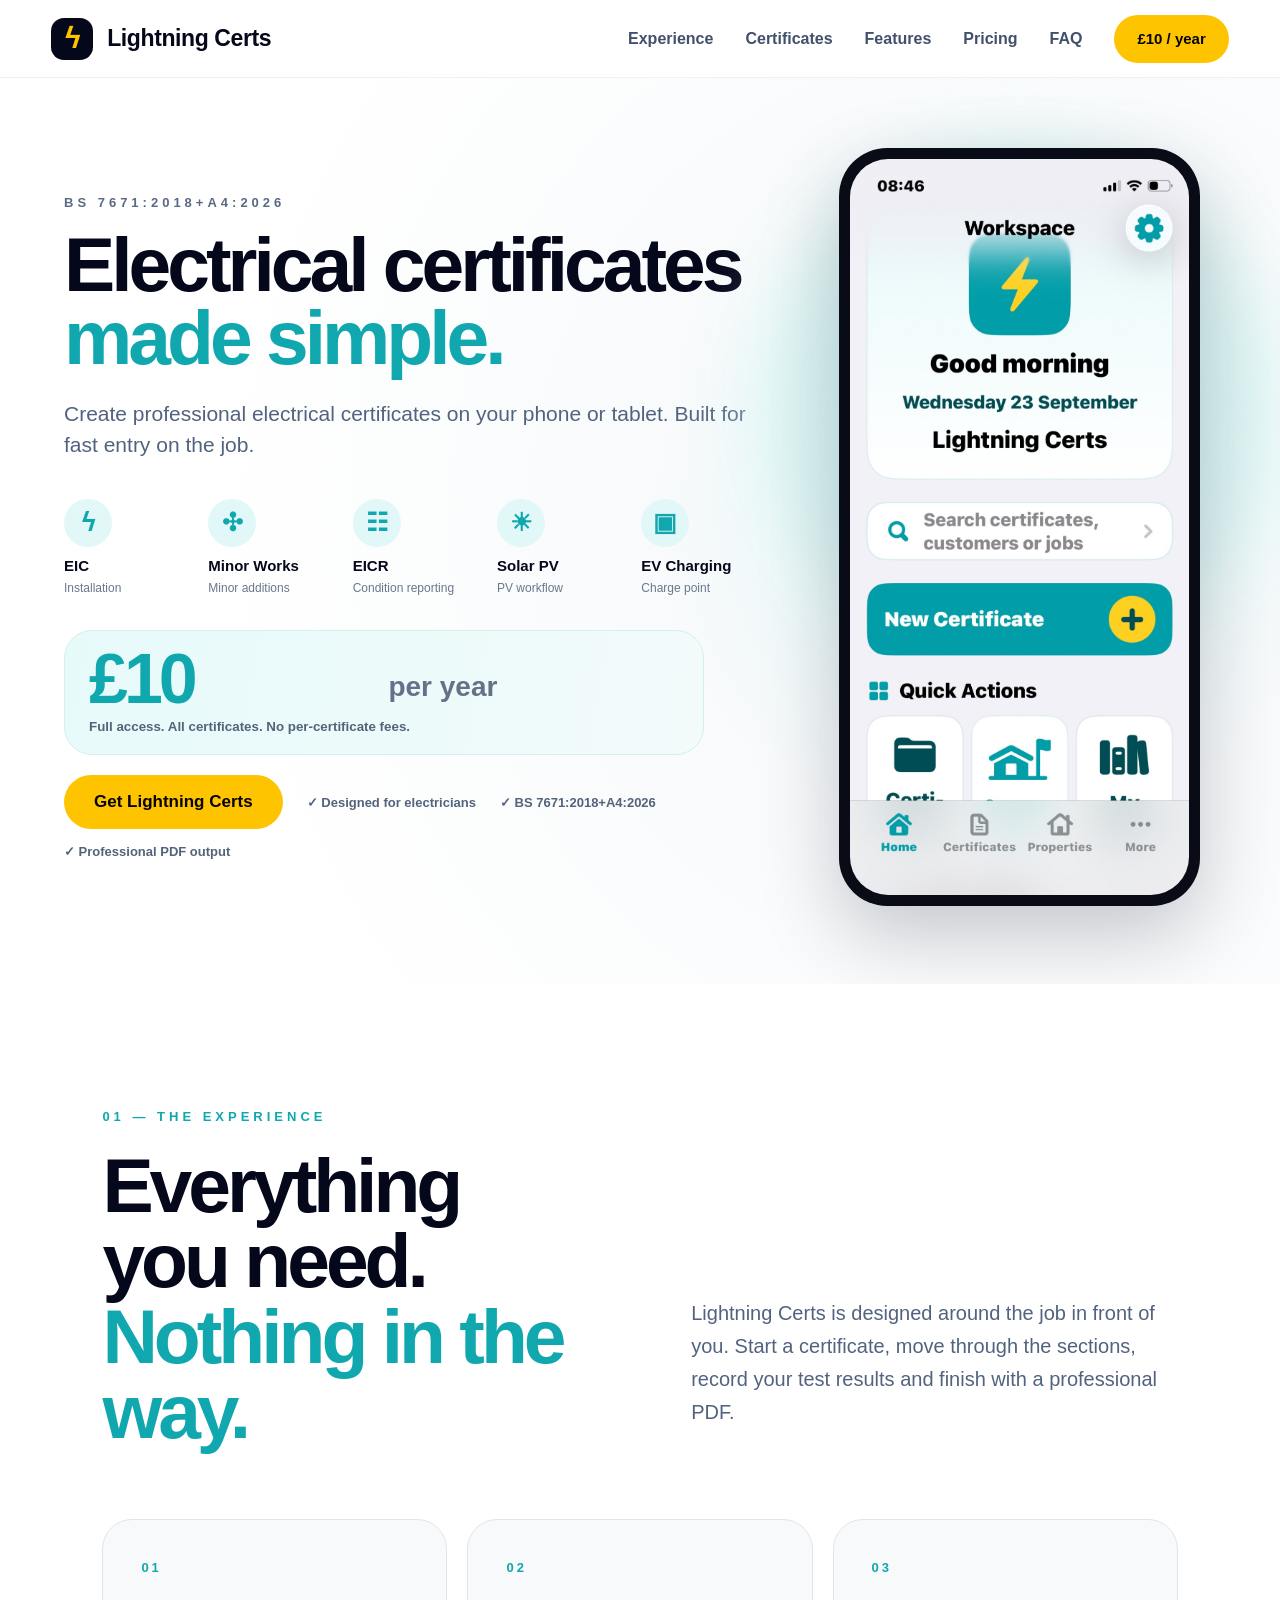
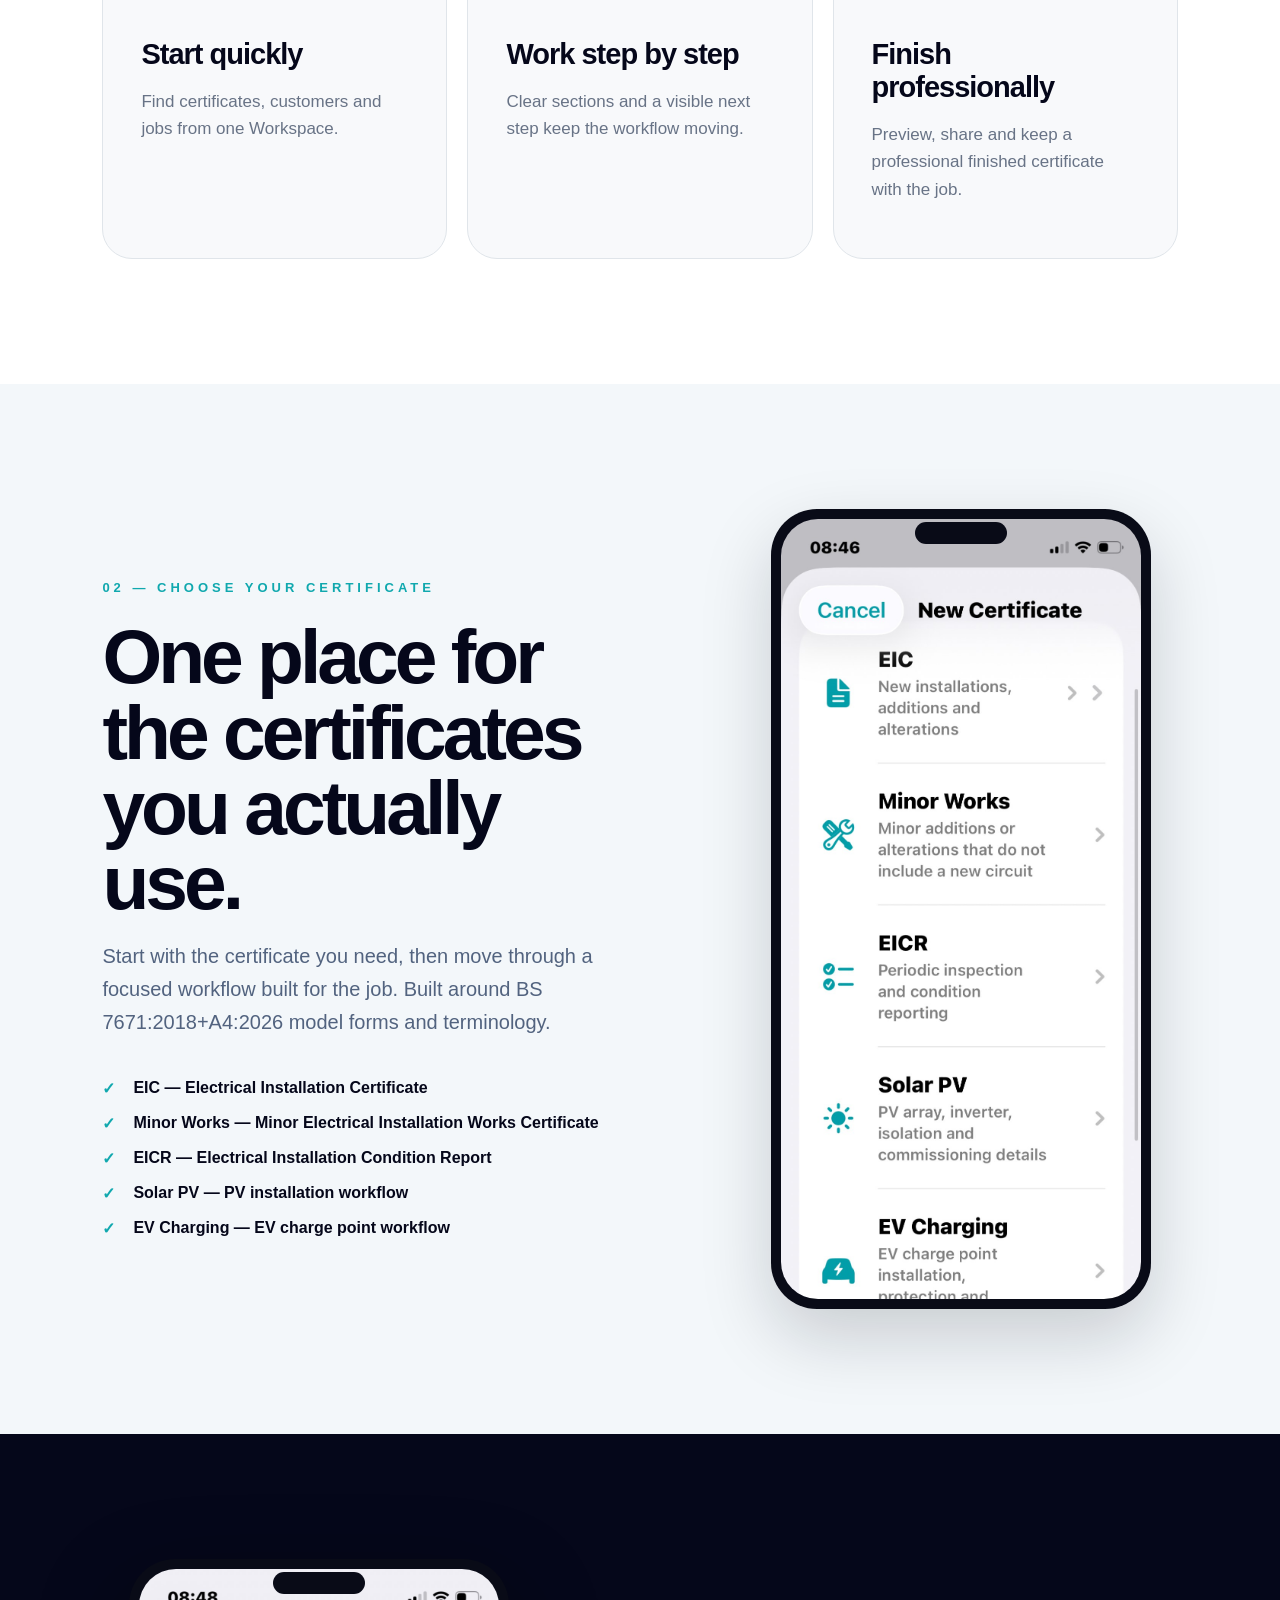
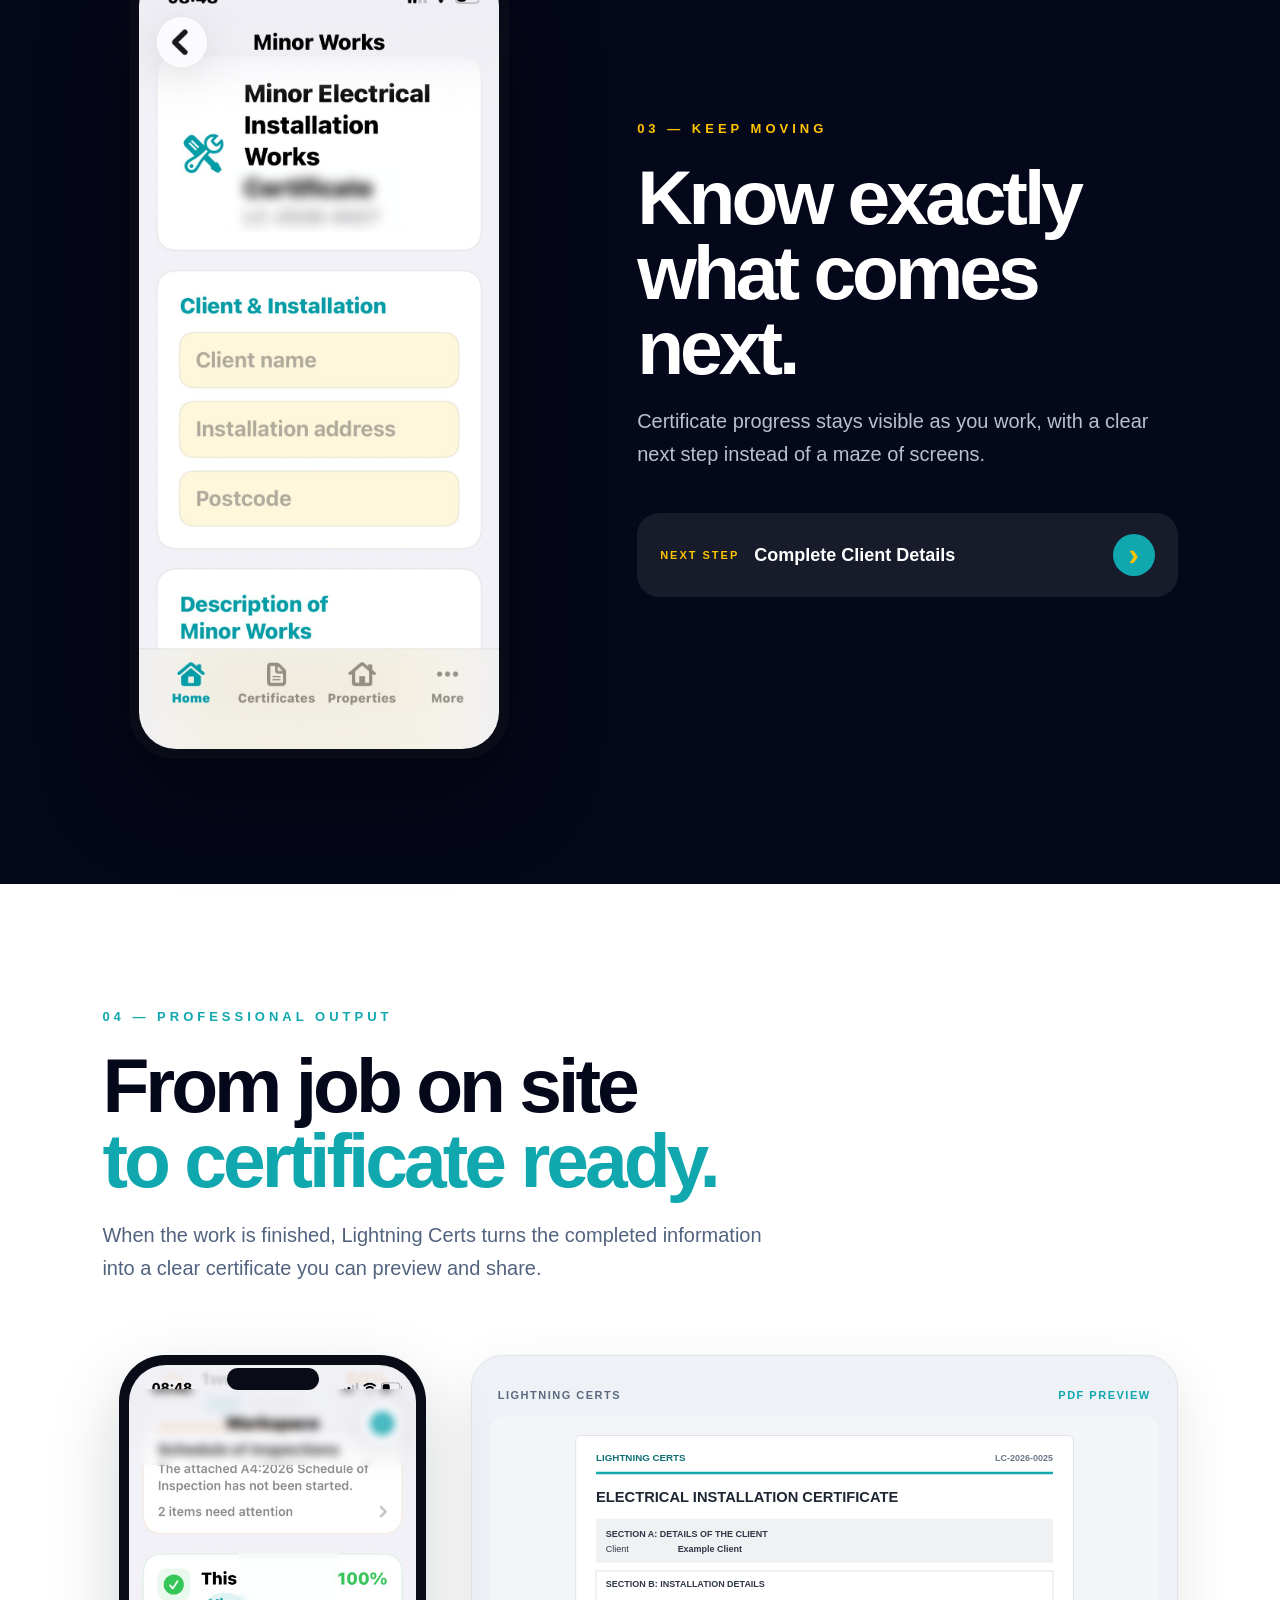
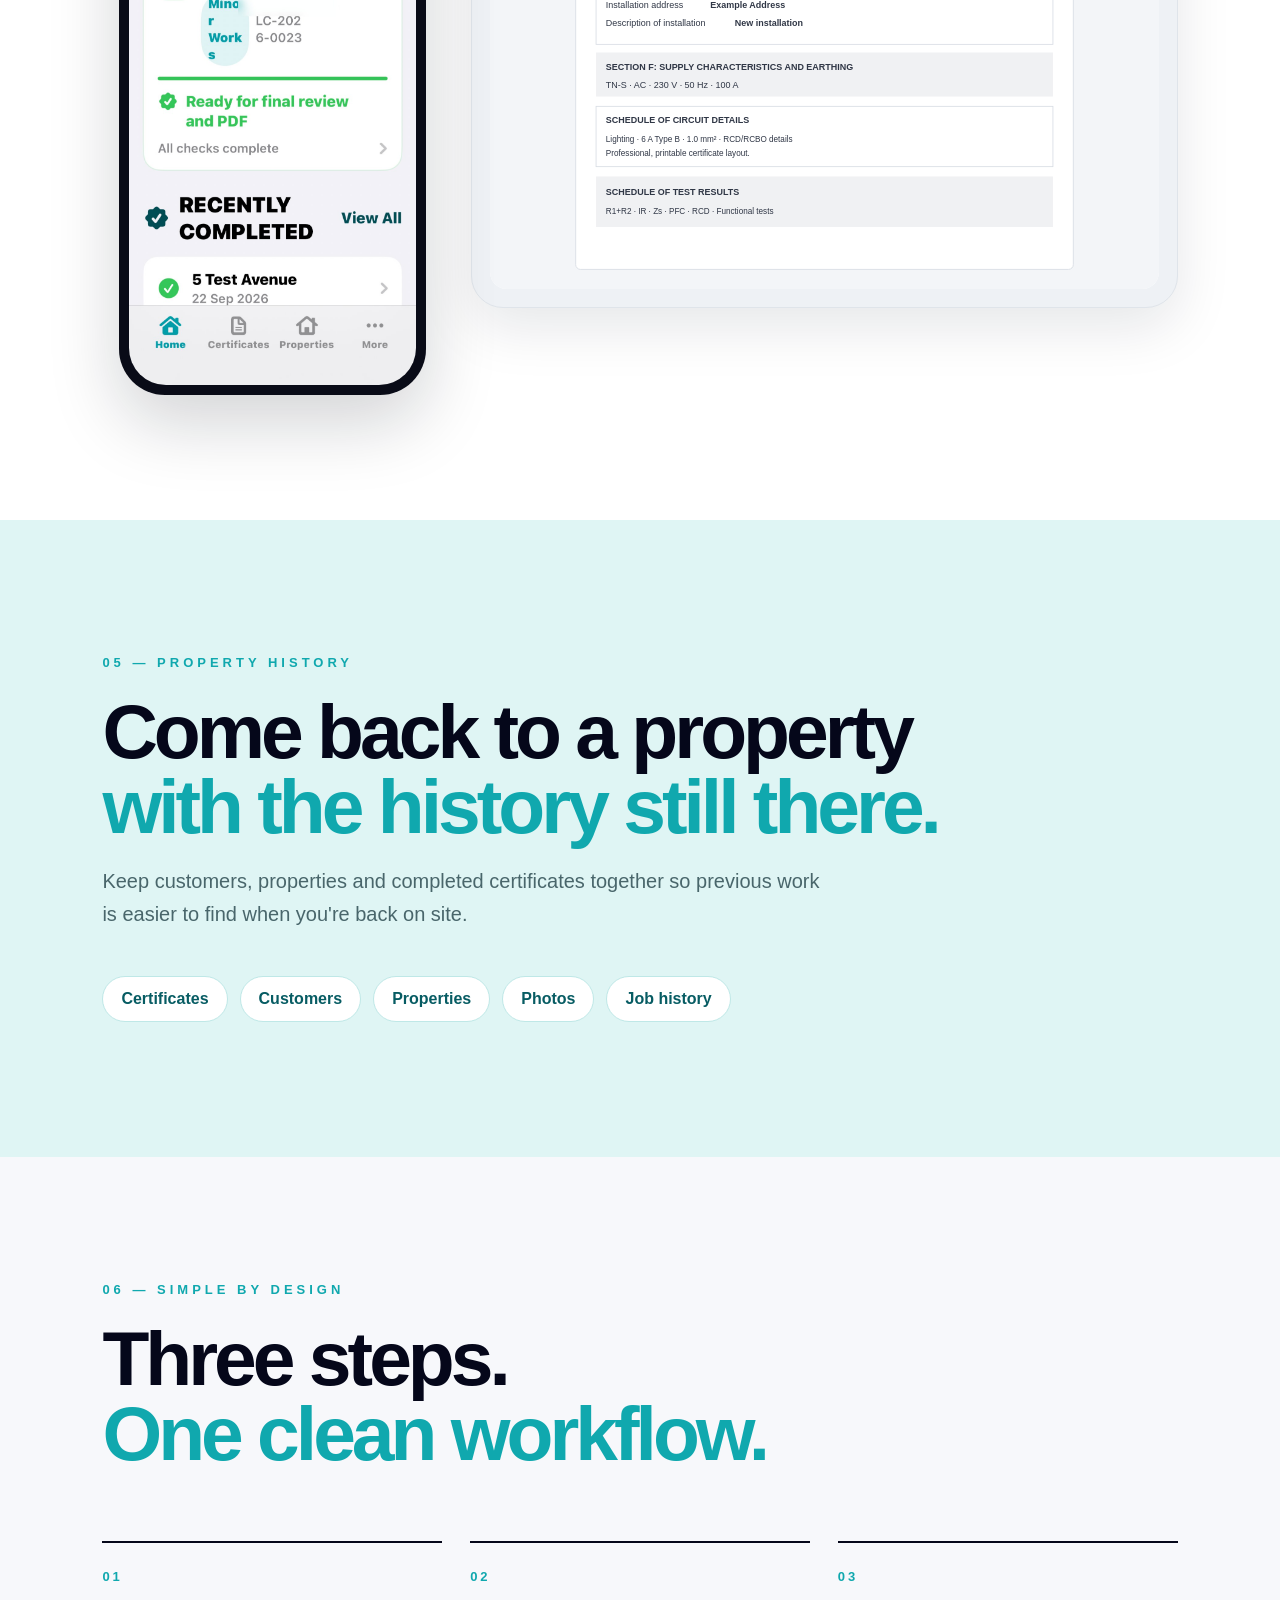
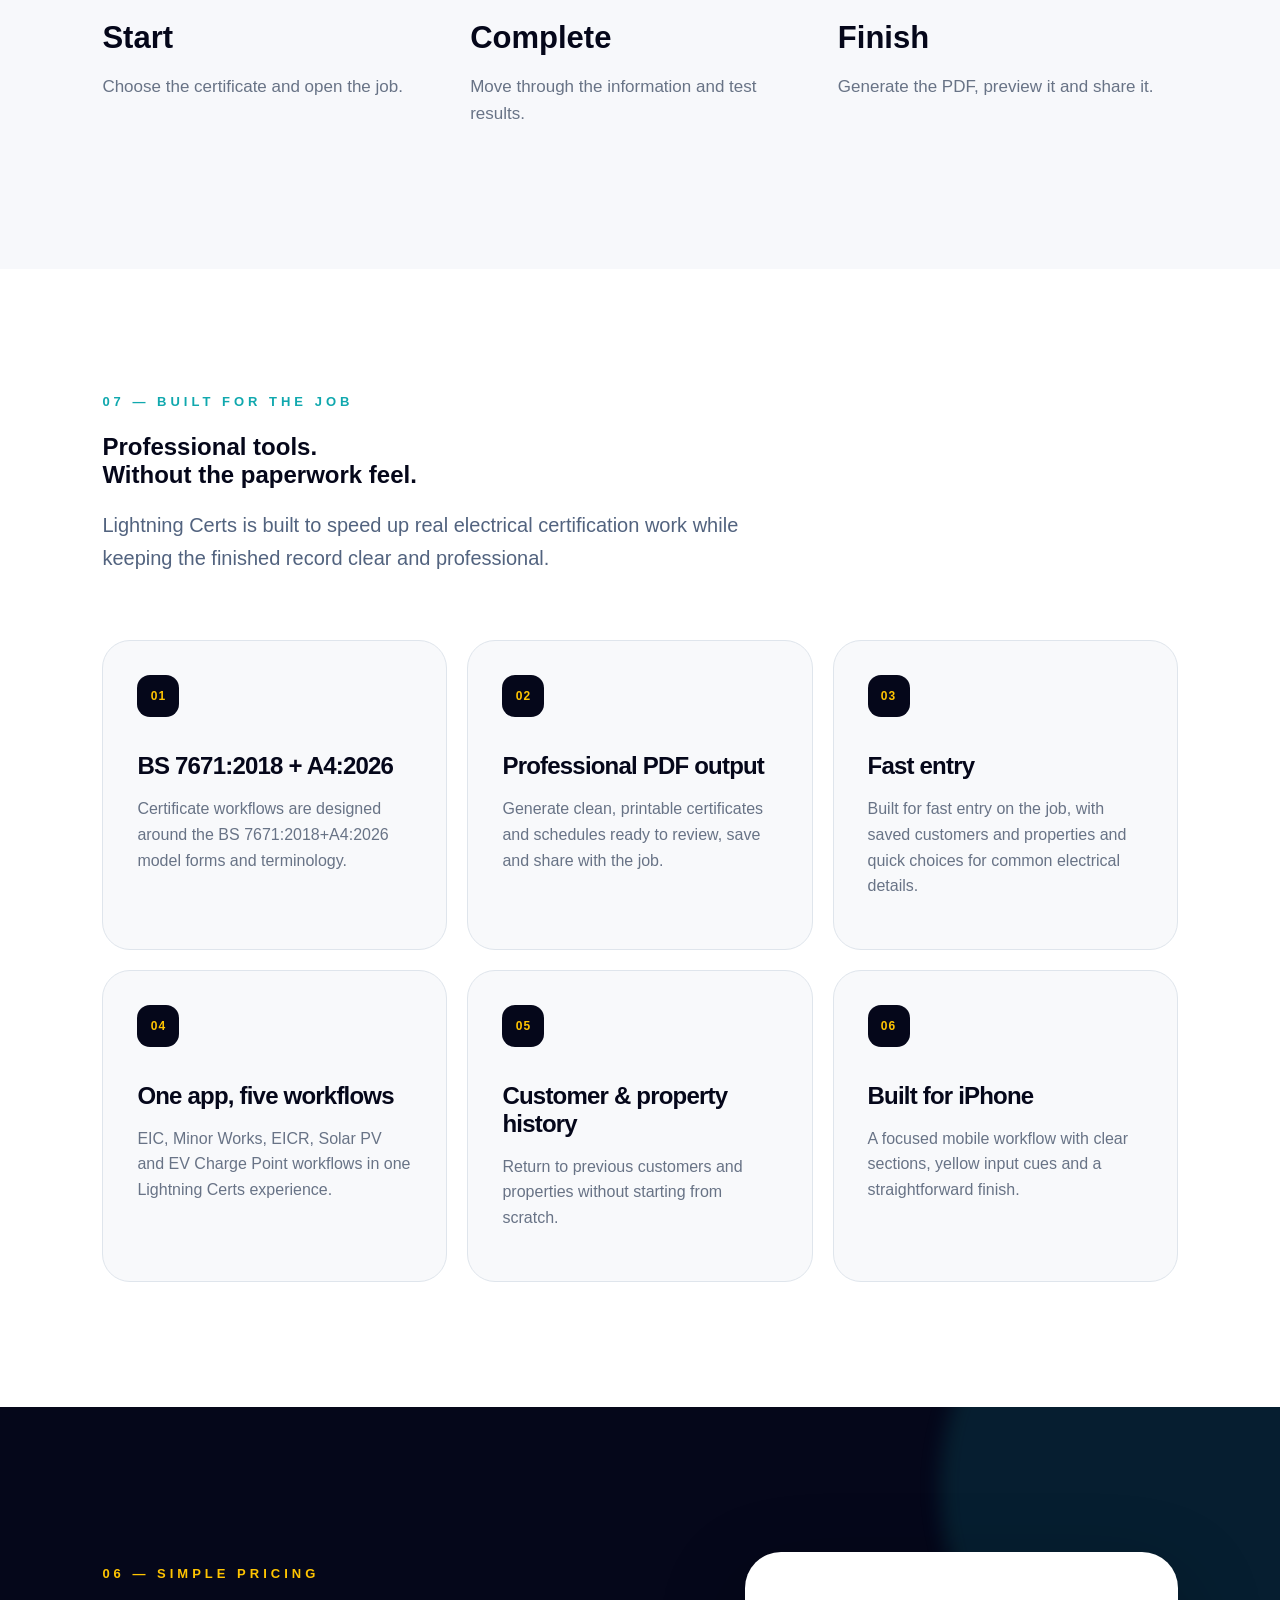
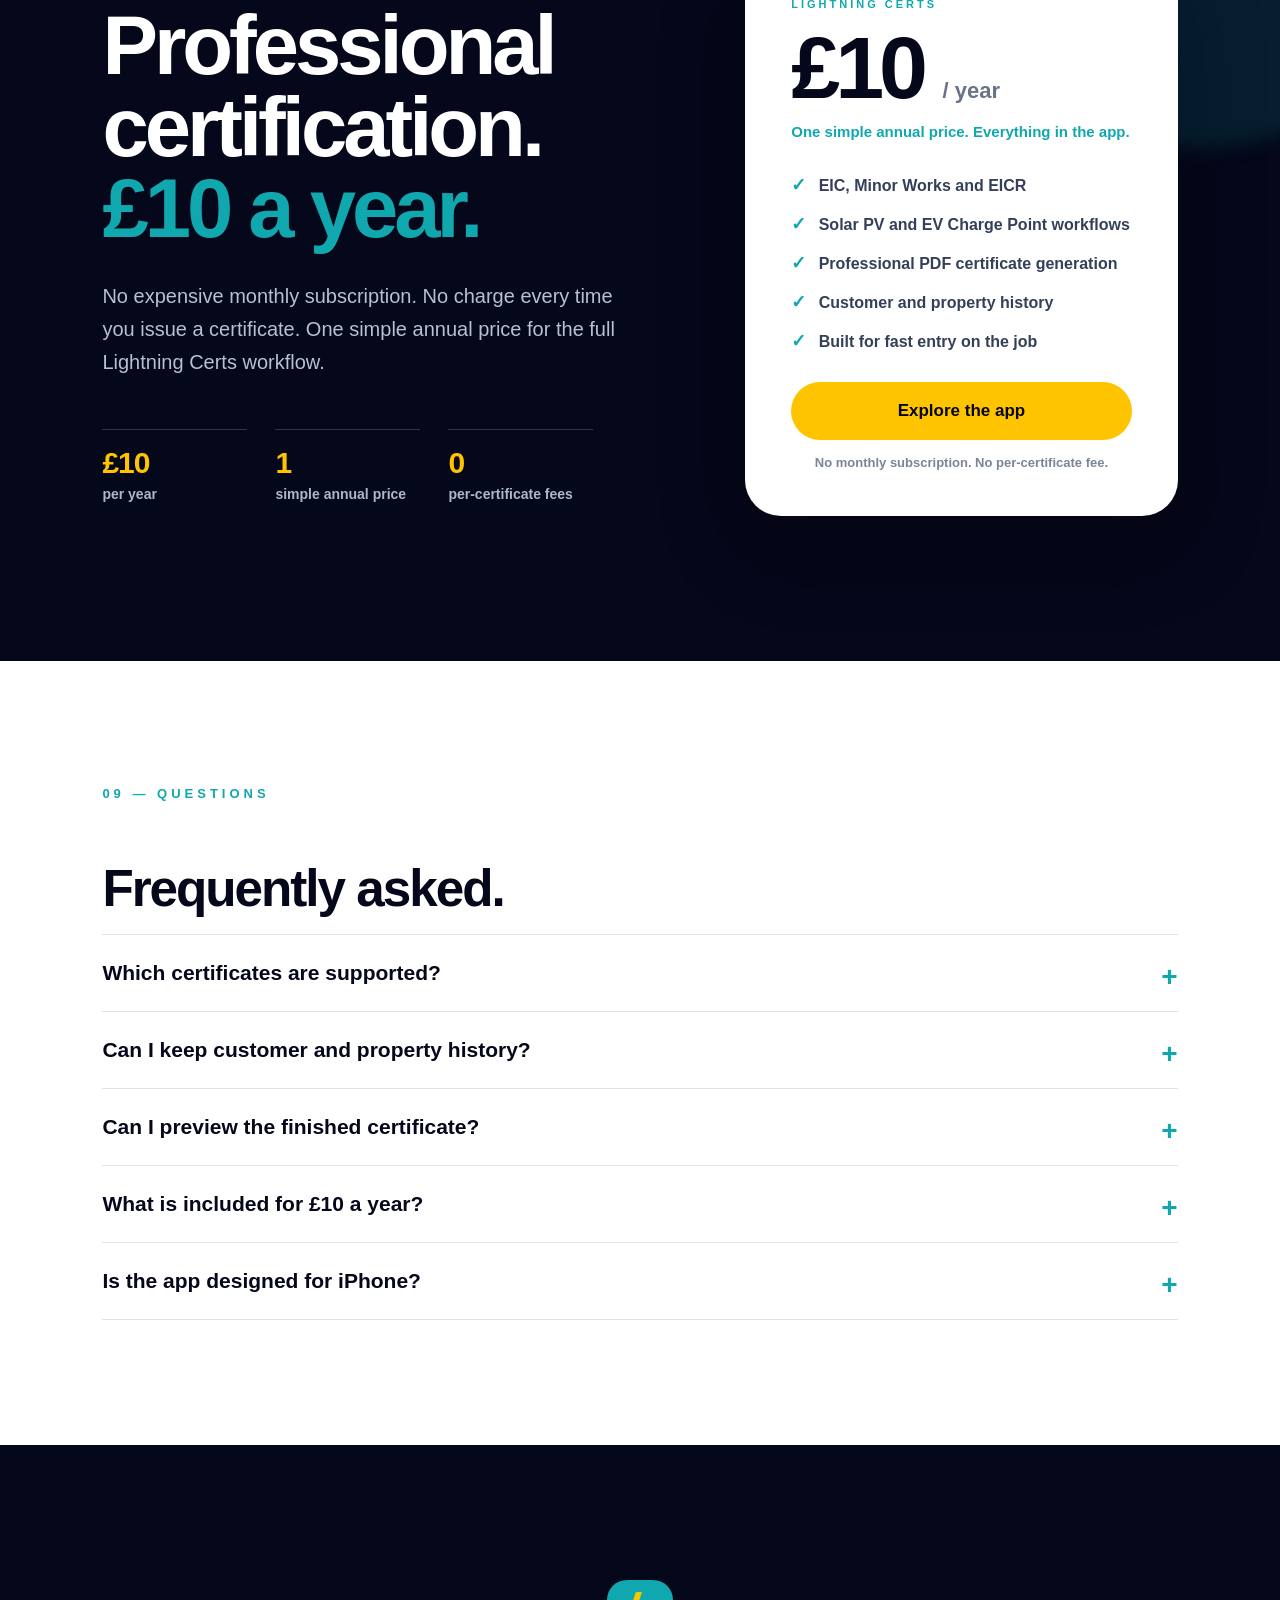
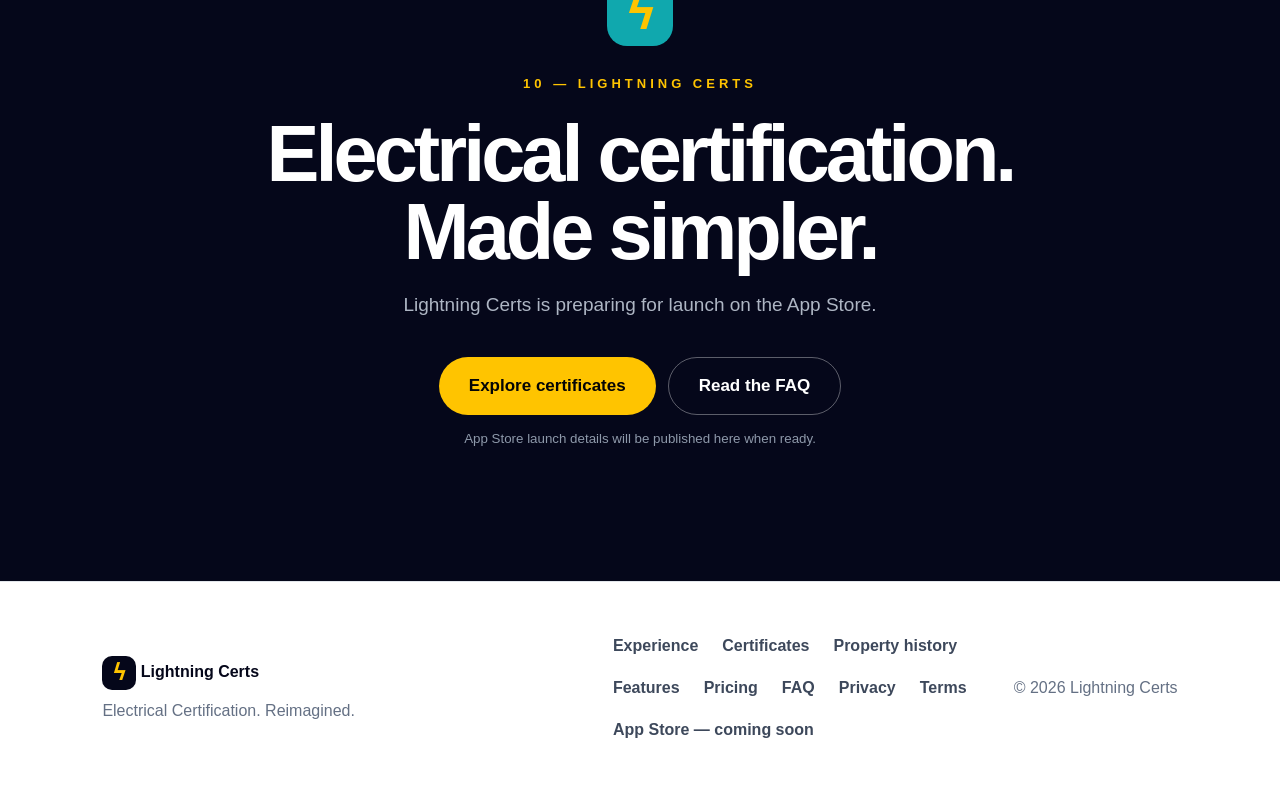
==== commit 0b09415d: "Use cleaner PDF preview on website" ====
--- a/index.html
+++ b/index.html
@@ -145,7 +145,7 @@
     </div>
     <div class="pdf-card">
       <div class="pdf-top"><span>LIGHTNING CERTS</span><b>PDF PREVIEW</b></div>
-      <img src="assets/pdf-schedule-real.jpg" alt="Lightning Certs real professional certificate PDF output">
+      <img src="assets/pdf-preview.svg" alt="Lightning Certs clean professional certificate PDF preview">
     </div>
   </div>
 </section>
--- a/styles.css
+++ b/styles.css
@@ -388,3 +388,14 @@
   .section h1{font-size:42px;letter-spacing:-2.5px}
   .section h2{font-size:32px;letter-spacing:-1.5px}
 }
+
+
+/* Hero product showcase */
+.hero-showcase{min-height:auto;padding:70px 5vw 78px;grid-template-columns:1.35fr .75fr;gap:4vw;align-items:center;background:radial-gradient(circle at 78% 48%,#dff7f7 0,#f8fafb 30%,#fff 72%)}
+.hero-showcase .hero-copy{max-width:none}.hero-showcase .eyebrow{color:#5a6a82;margin-bottom:18px}.hero-showcase h1{font-size:clamp(54px,6vw,92px);letter-spacing:-4px;line-height:.95}.hero-showcase h1 span{color:var(--turq)}.hero-showcase .lead{max-width:780px;margin-top:24px;font-size:21px}
+.hero-cert-row{display:grid;grid-template-columns:repeat(5,1fr);gap:14px;margin-top:38px}.hero-cert-row>div{min-width:0}.hero-cert-row b{display:grid;place-items:center;width:48px;height:48px;border-radius:50%;background:#e2f7f7;color:var(--turq);font-size:25px;margin-bottom:10px}.hero-cert-row strong{display:block;font-size:15px;line-height:1.2}.hero-cert-row span{display:block;margin-top:5px;color:#6a778c;font-size:12px;line-height:1.35}
+.hero-price-strip{display:grid;grid-template-columns:auto auto;column-gap:13px;align-items:end;max-width:640px;margin-top:34px;padding:20px 24px;border-radius:28px;background:linear-gradient(100deg,#e7fafa,#f3fbfb);border:1px solid #d3efef}.hero-price-strip strong{font-size:70px;line-height:.8;letter-spacing:-4px;color:var(--turq)}.hero-price-strip span{font-size:28px;font-weight:800;color:#647189;padding-bottom:4px}.hero-price-strip small{grid-column:1/-1;margin-top:12px;color:#53647a;font-weight:700}
+.hero-bottom{display:flex;align-items:center;flex-wrap:wrap;gap:15px 24px;margin-top:20px;color:#53647a;font-size:13px;font-weight:700}.hero-bottom .cta{min-height:54px}.hero-showcase .hero-device{align-self:stretch}.hero-showcase .device{width:min(405px,92%);padding:11px;border-radius:48px;box-shadow:0 30px 80px rgba(12,17,35,.22)}.hero-showcase .screen img{width:100%;height:auto;aspect-ratio:auto;object-fit:cover}
+@media(max-width:1100px){.hero-showcase{grid-template-columns:1.15fr .75fr}.hero-showcase h1{font-size:clamp(50px,5.8vw,76px)}}
+@media(max-width:900px){.hero-showcase{grid-template-columns:1fr;padding-top:58px;text-align:center}.hero-showcase .hero-copy{margin:auto}.hero-cert-row{grid-template-columns:repeat(5,minmax(72px,1fr));overflow-x:auto;padding-bottom:4px}.hero-cert-row>div{text-align:left}.hero-cert-row b{margin-left:auto;margin-right:auto}.hero-cert-row strong,.hero-cert-row span{text-align:center}.hero-price-strip{margin-left:auto;margin-right:auto;text-align:left}.hero-bottom{justify-content:center}.hero-showcase .hero-device{margin-top:26px}}
+@media(max-width:480px){.hero-showcase{padding-left:18px;padding-right:18px}.hero-showcase h1{font-size:43px;letter-spacing:-2.5px}.hero-showcase .lead{font-size:18px}.hero-price-strip{grid-template-columns:auto 1fr;padding:18px}.hero-price-strip strong{font-size:58px}.hero-price-strip span{font-size:21px}.hero-showcase .device{width:88%;border-radius:40px}}
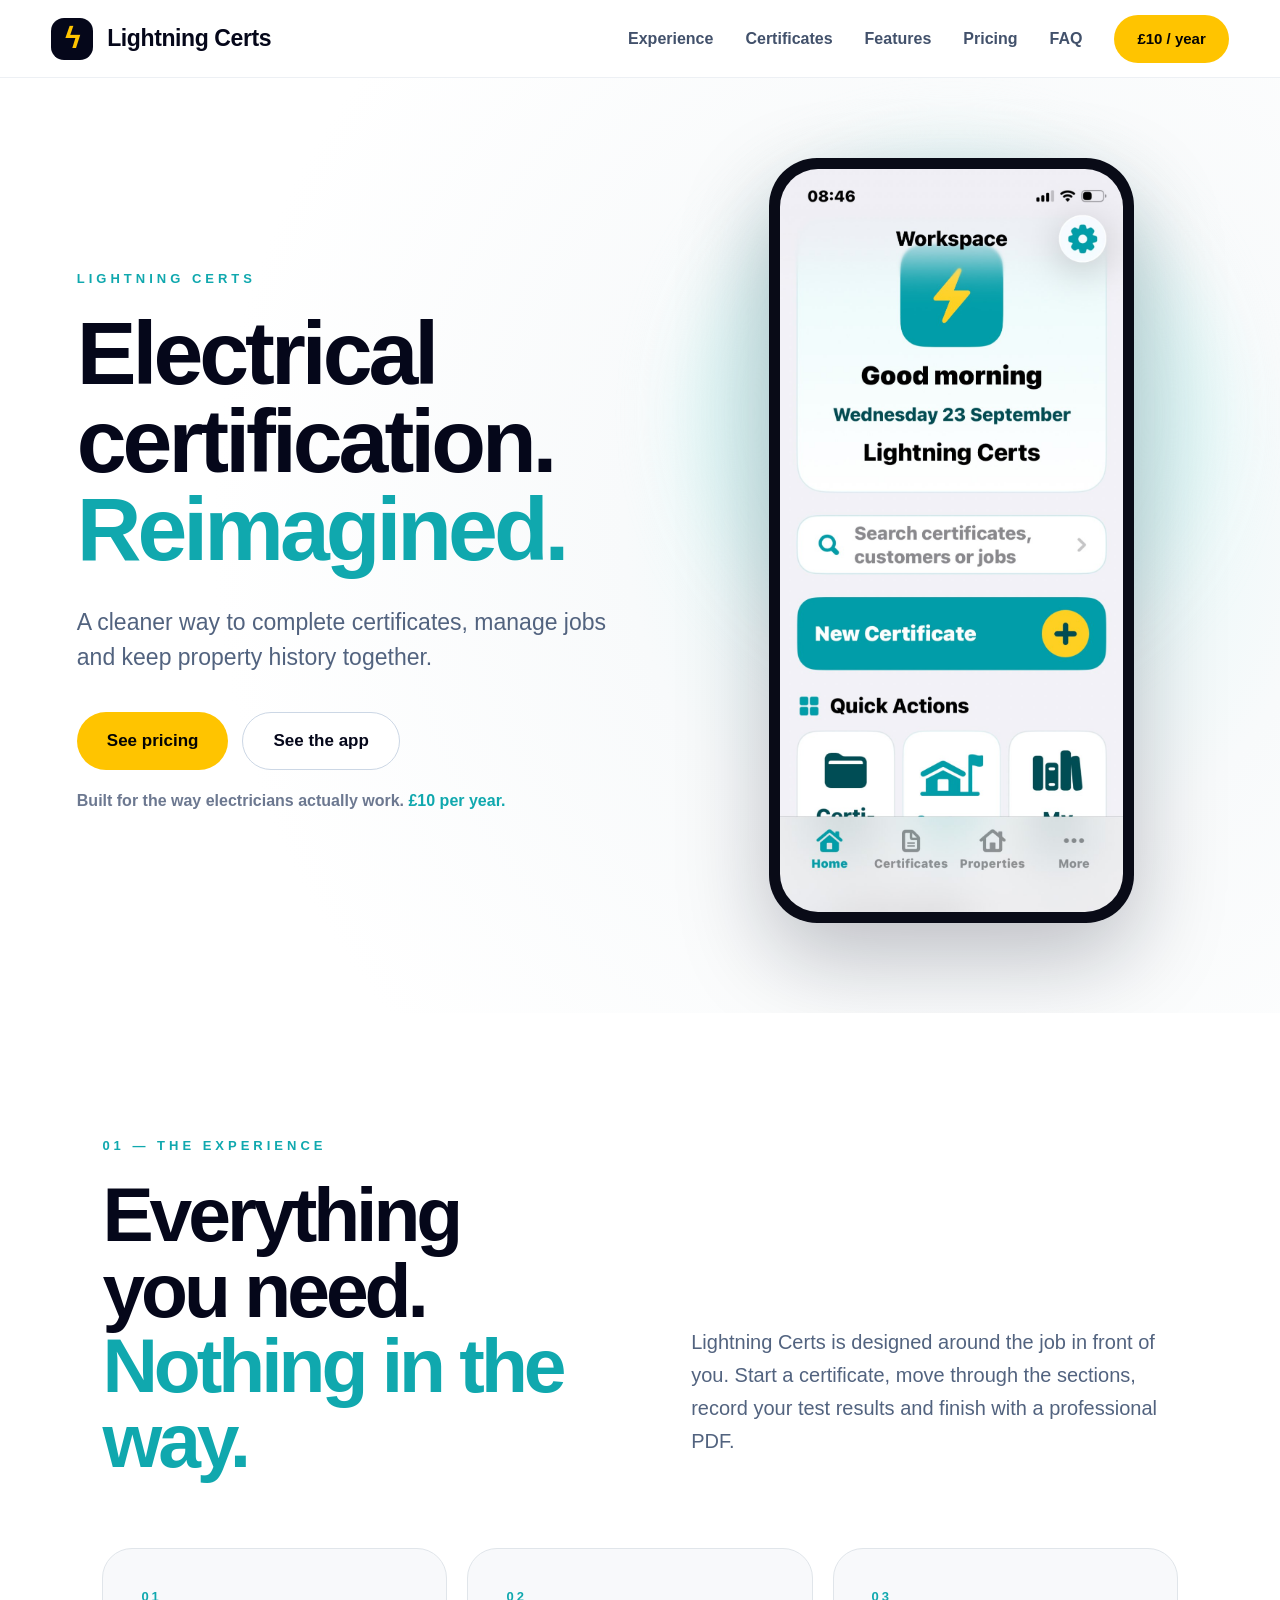
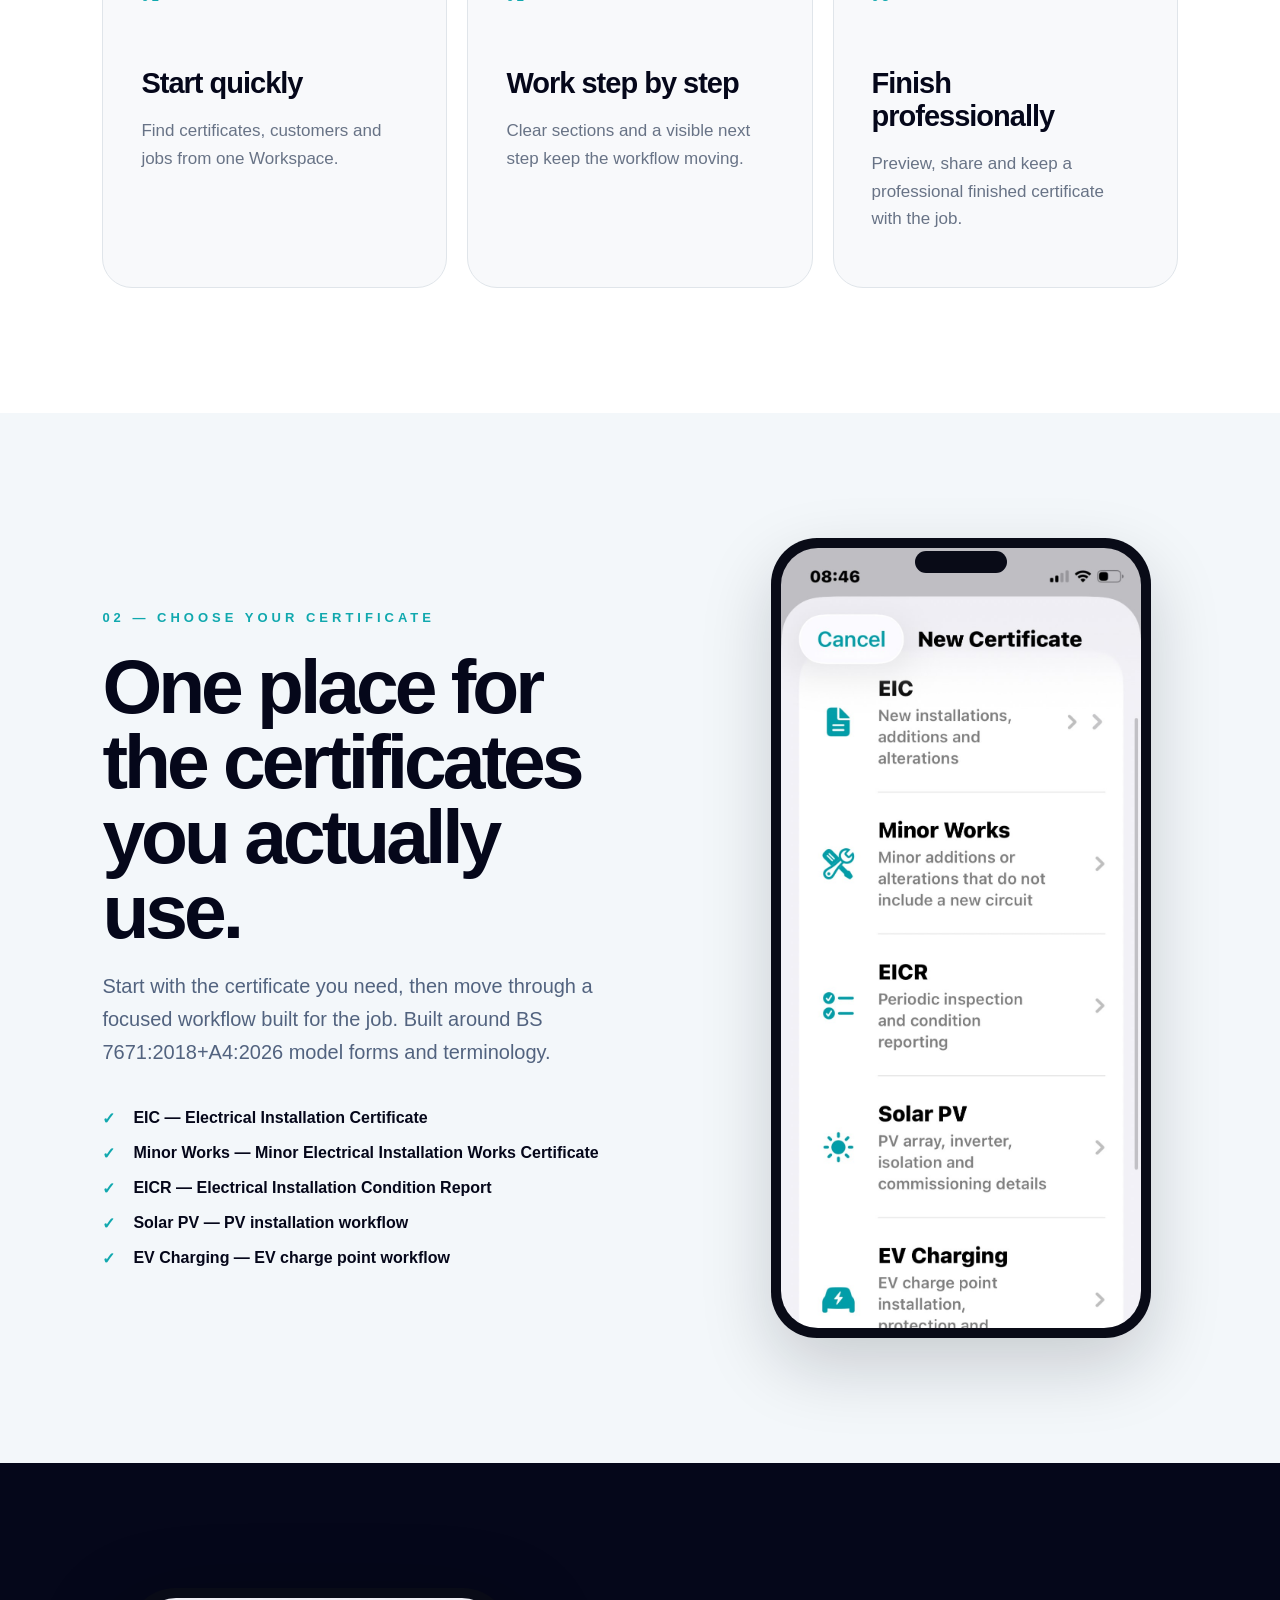
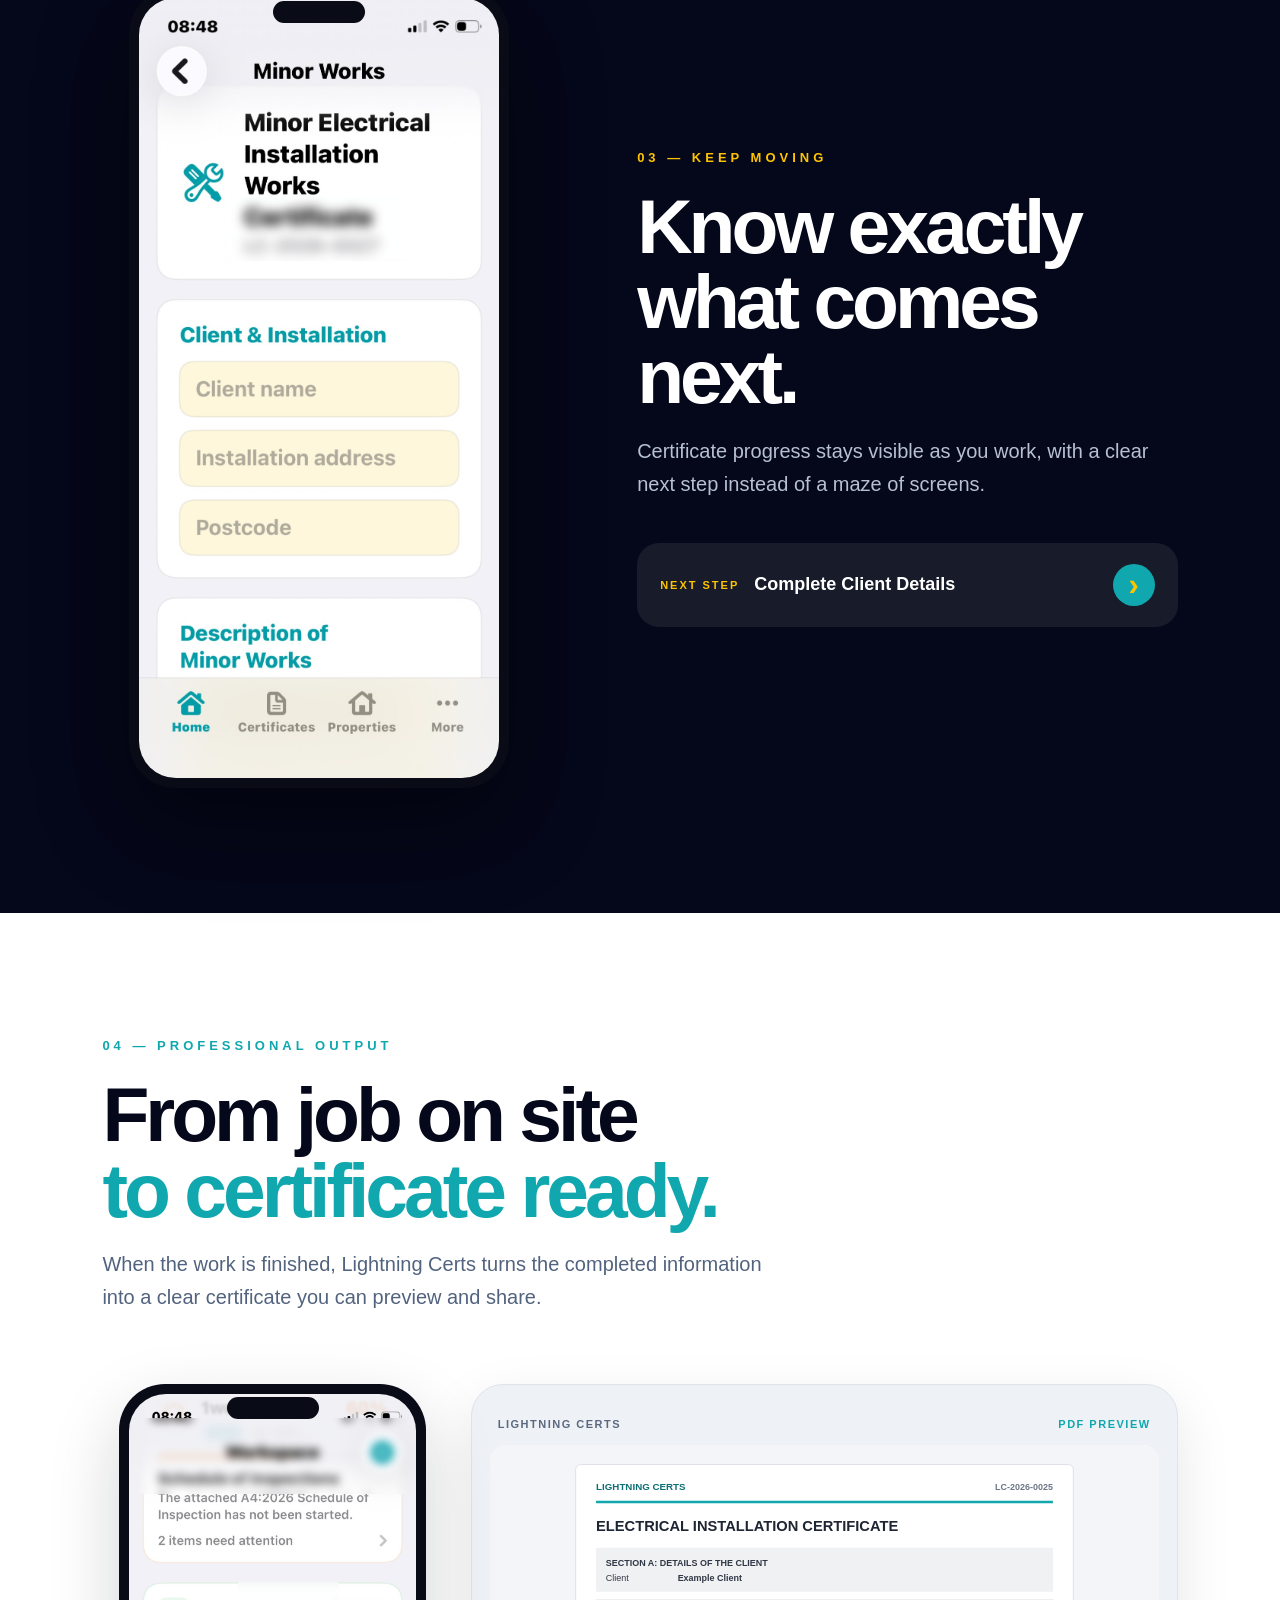
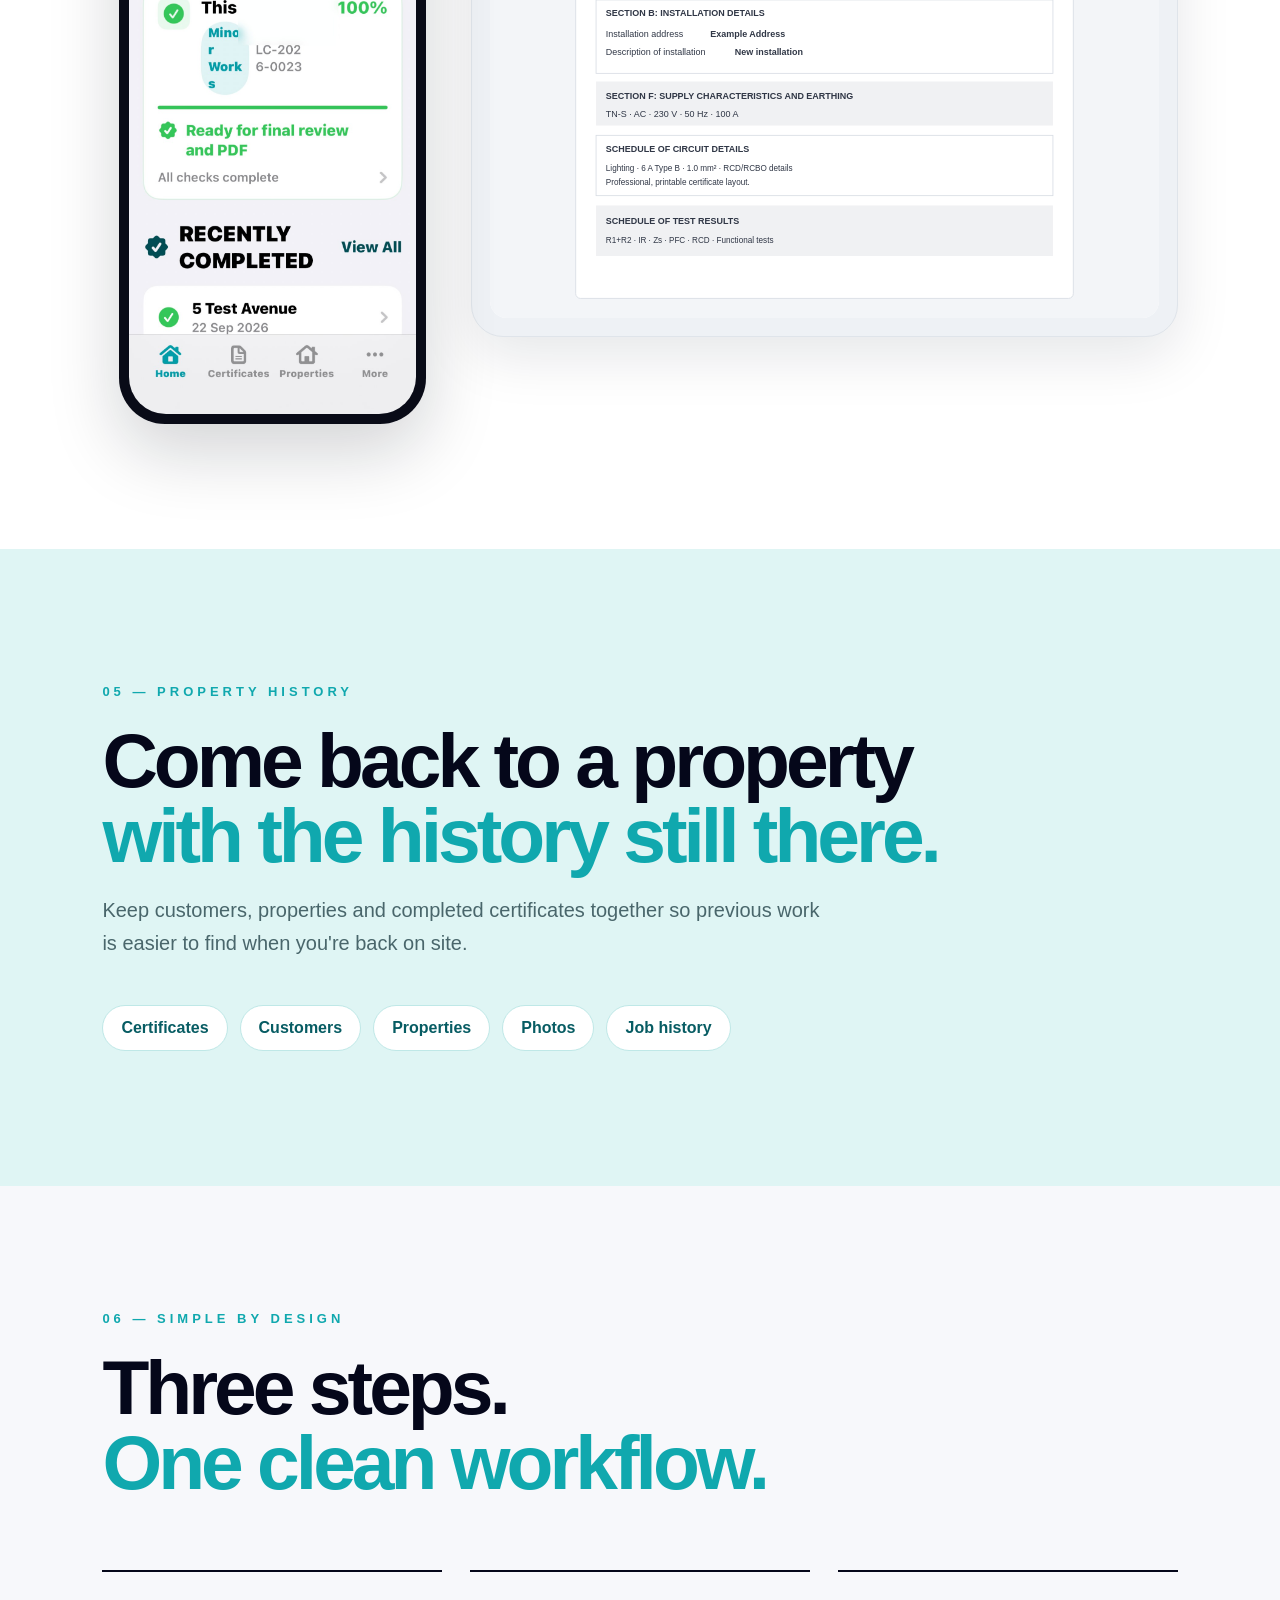
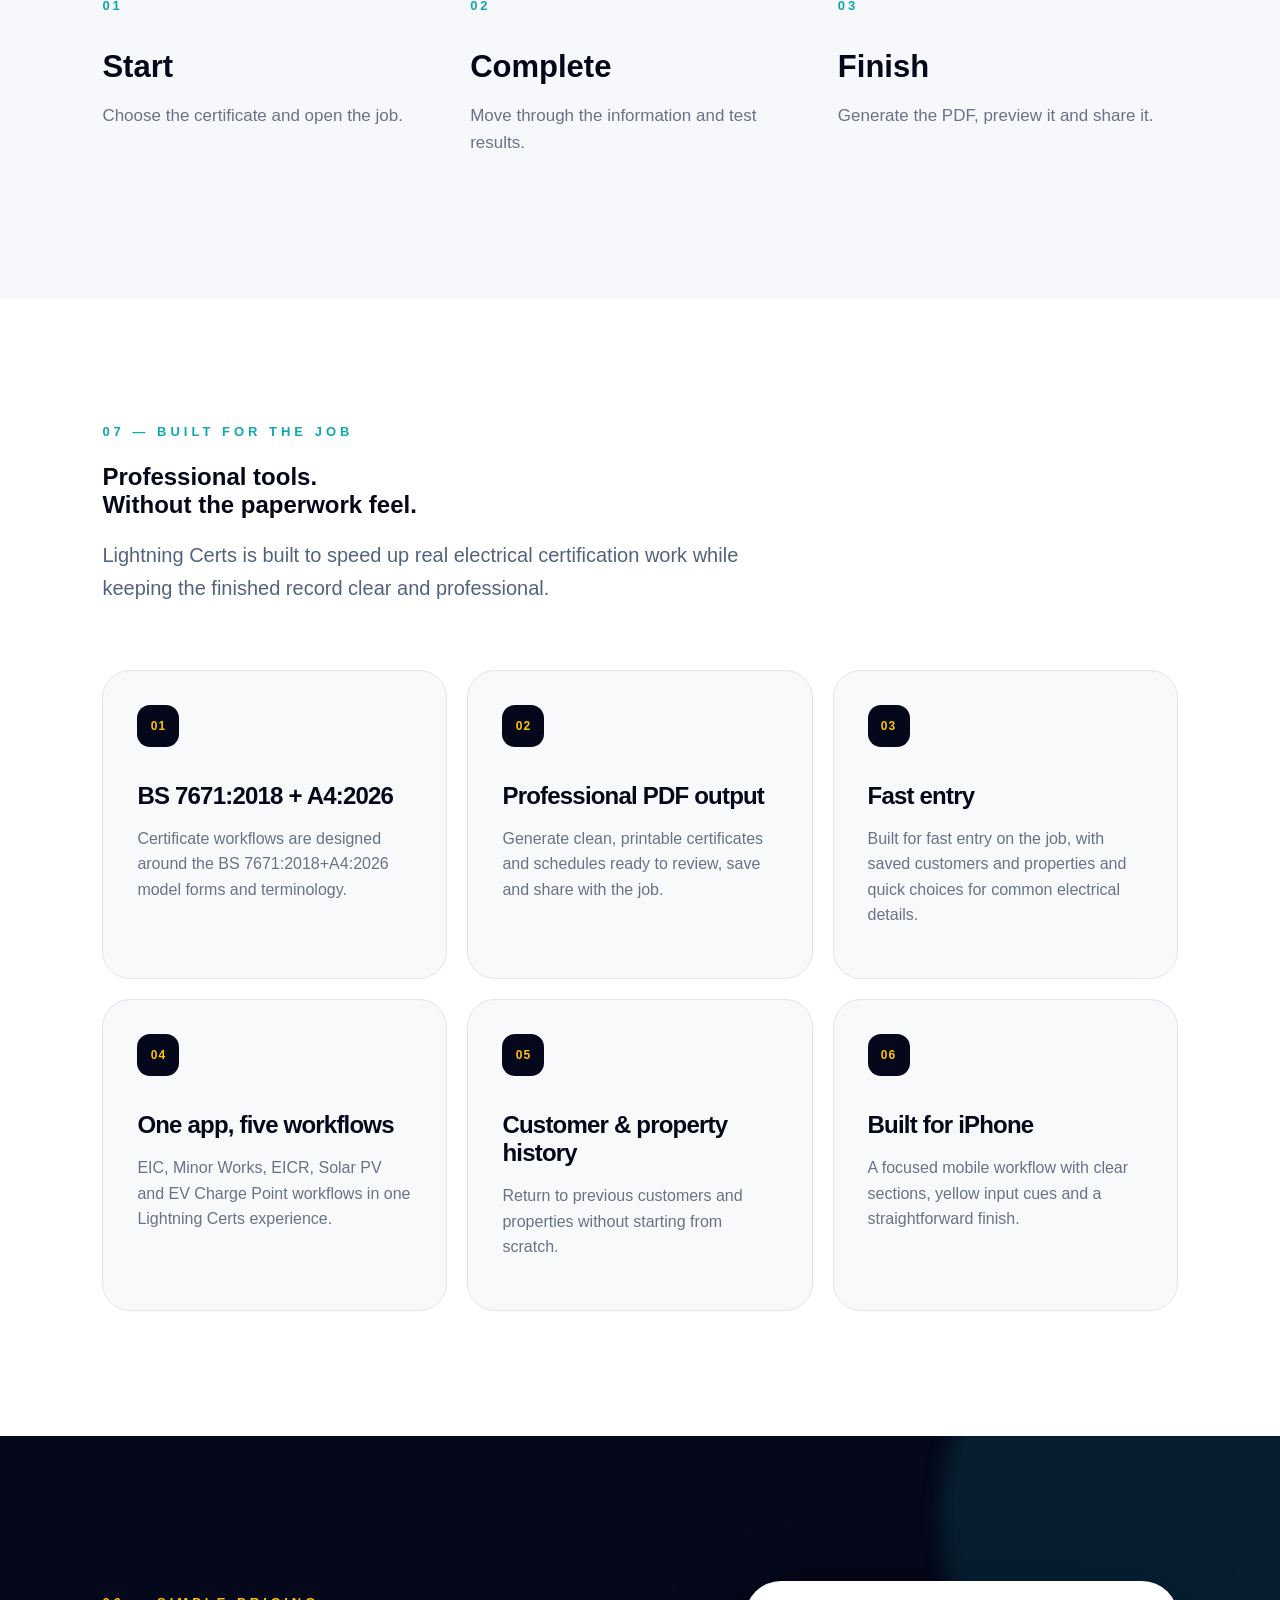
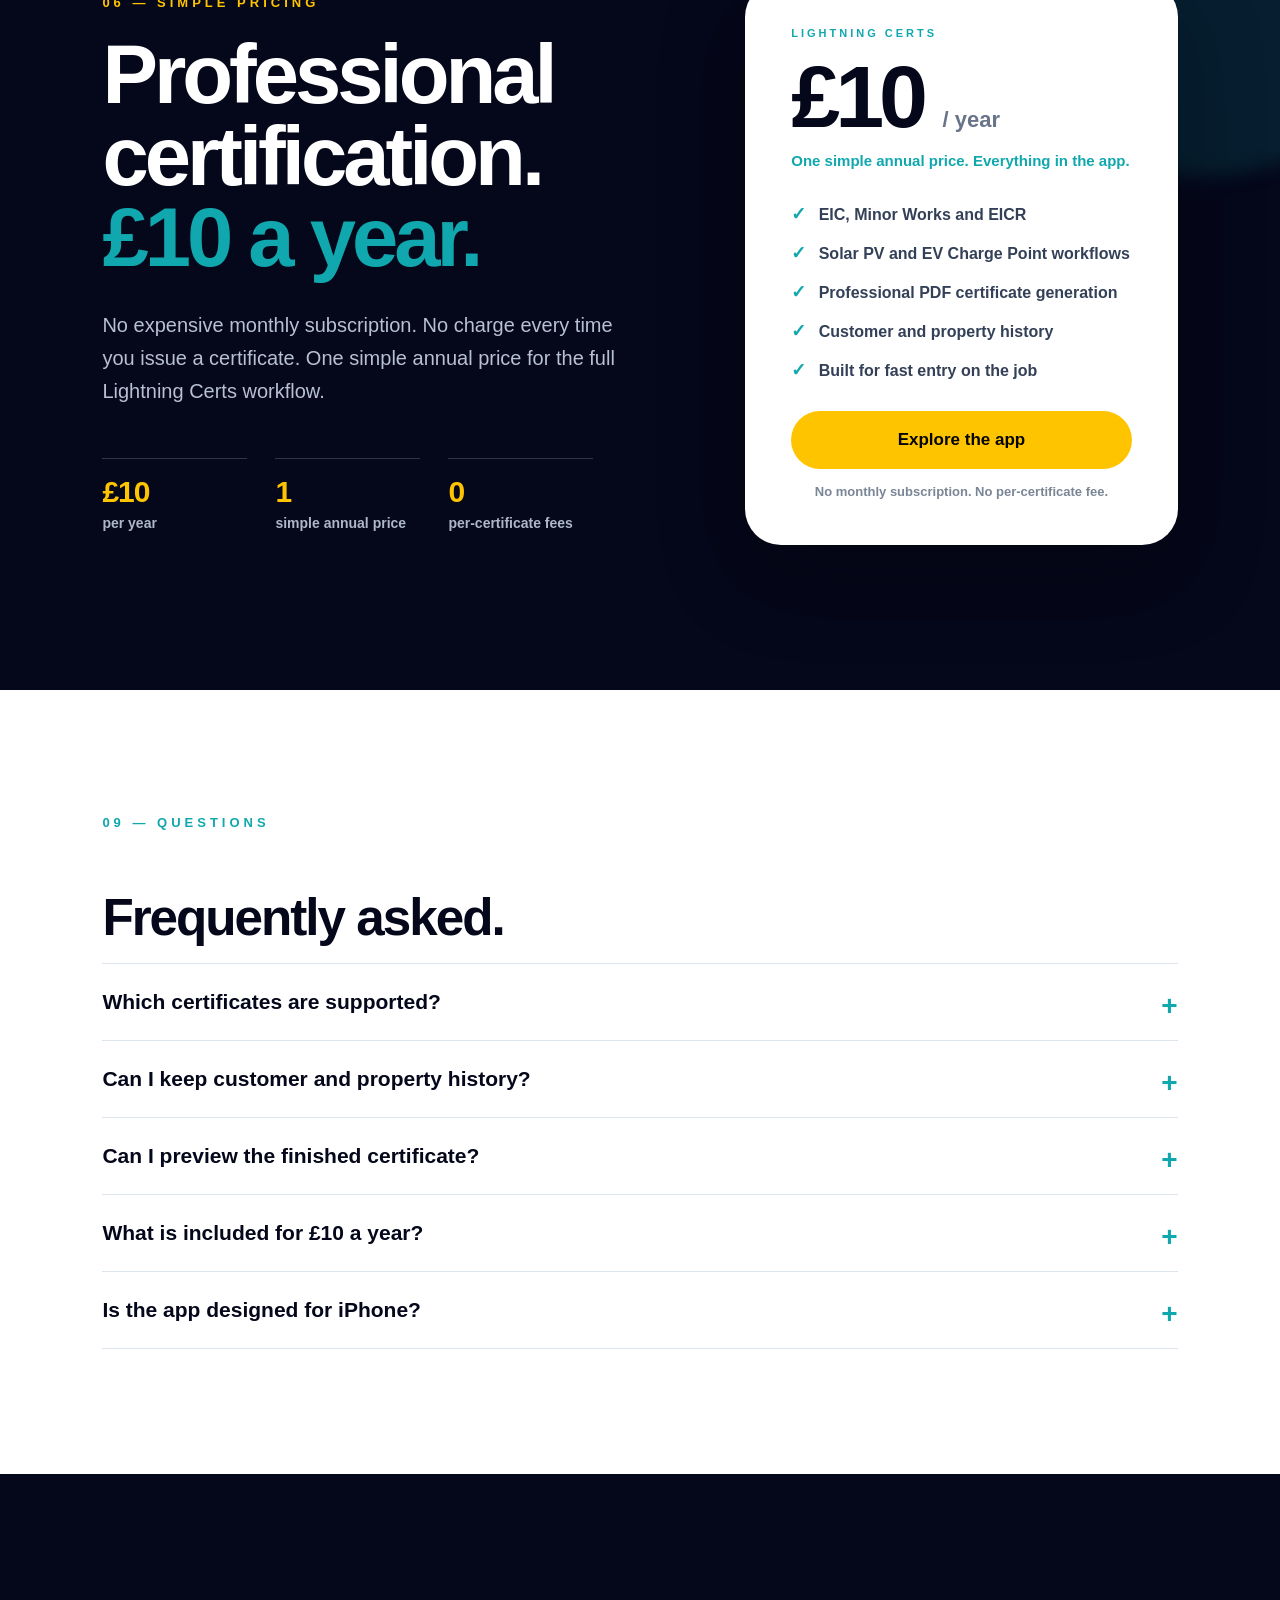
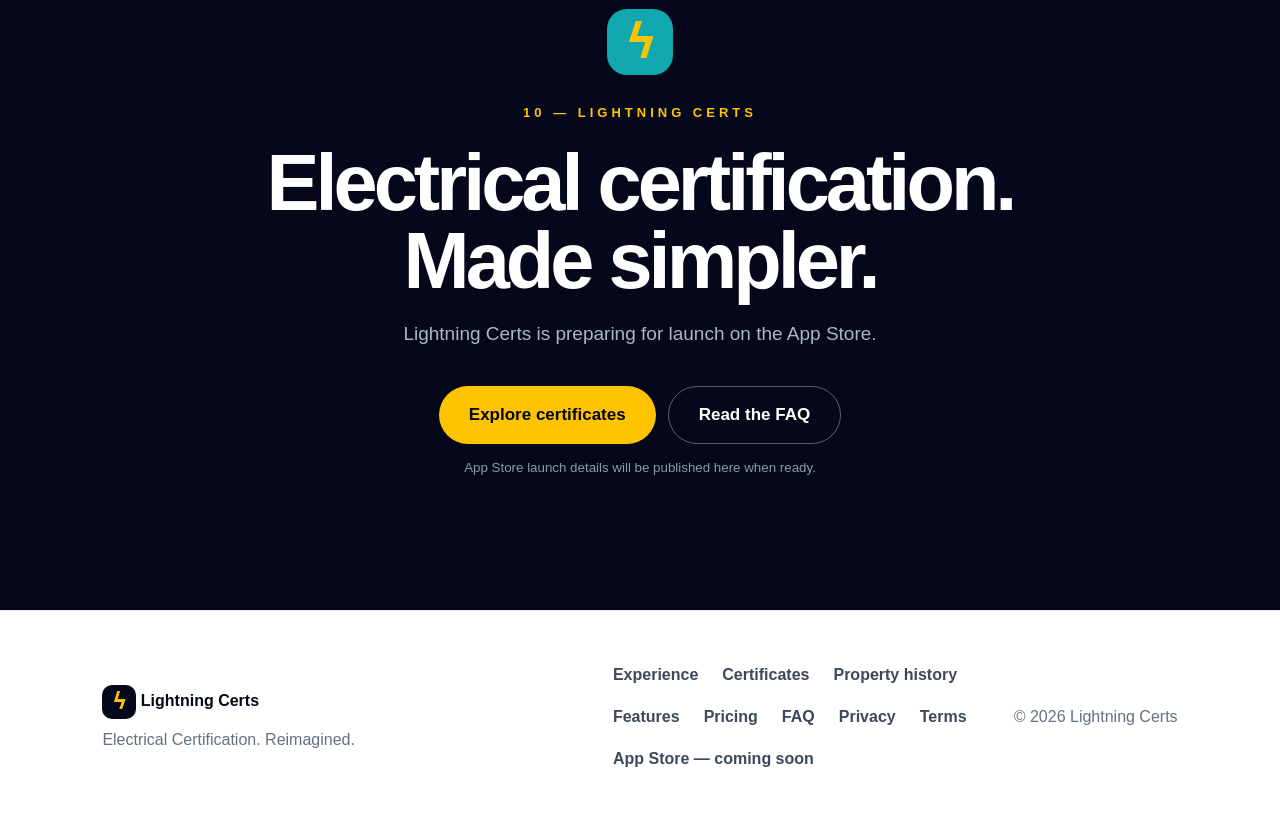
==== commit d2f8823d: "Restore original homepage hero banner" ====
--- a/index.html
+++ b/index.html
@@ -7,7 +7,7 @@
 <title>Lightning Certs — Electrical certification. Reimagined.</title>
 <meta name="description" content="Lightning Certs is professional electrical certification software for electricians. EIC, Minor Works, EICR, Solar PV and EV workflows for £10 per year.">
 <link rel="preload" as="image" href="assets/workspace-real.jpg">
-<link rel="stylesheet" href="styles.css">
+<link rel="stylesheet" href="styles.css?v=20260923-3">
 </head>
 <body>
 <header class="nav">
@@ -25,31 +25,16 @@
 
 <main id="top">
 
-<section class="hero hero-showcase">
+<section class="hero">
   <div class="hero-copy">
-    <p class="eyebrow">BS 7671:2018+A4:2026</p>
-    <h1>Electrical certificates<br><span>made simple.</span></h1>
-    <p class="lead">Create professional electrical certificates on your phone or tablet. Built for fast entry on the job.</p>
-
-    <div class="hero-cert-row">
-      <div><b>ϟ</b><strong>EIC</strong><span>Installation</span></div>
-      <div><b>✣</b><strong>Minor Works</strong><span>Minor additions</span></div>
-      <div><b>☷</b><strong>EICR</strong><span>Condition reporting</span></div>
-      <div><b>☀</b><strong>Solar PV</strong><span>PV workflow</span></div>
-      <div><b>▣</b><strong>EV Charging</strong><span>Charge point</span></div>
-    </div>
-
-    <div class="hero-price-strip">
-      <strong>£10</strong><span>per year</span>
-      <small>Full access. All certificates. No per-certificate fees.</small>
-    </div>
-
-    <div class="hero-bottom">
-      <a class="cta" href="#pricing">Get Lightning Certs</a>
-      <span>✓ Designed for electricians</span>
-      <span>✓ BS 7671:2018+A4:2026</span>
-      <span>✓ Professional PDF output</span>
-    </div>
+    <p class="eyebrow">LIGHTNING CERTS</p>
+    <h1>Electrical certification.<br><span>Reimagined.</span></h1>
+    <p class="lead">A cleaner way to complete certificates, manage jobs and keep property history together.</p>
+    <div class="actions">
+      <a class="cta" href="#pricing">See pricing</a>
+      <a class="outline" href="#experience">See the app</a>
+    </div>
+    <p class="hero-note">Built for the way electricians actually work. <strong>£10 per year.</strong></p>
   </div>
 
   <div class="hero-device">
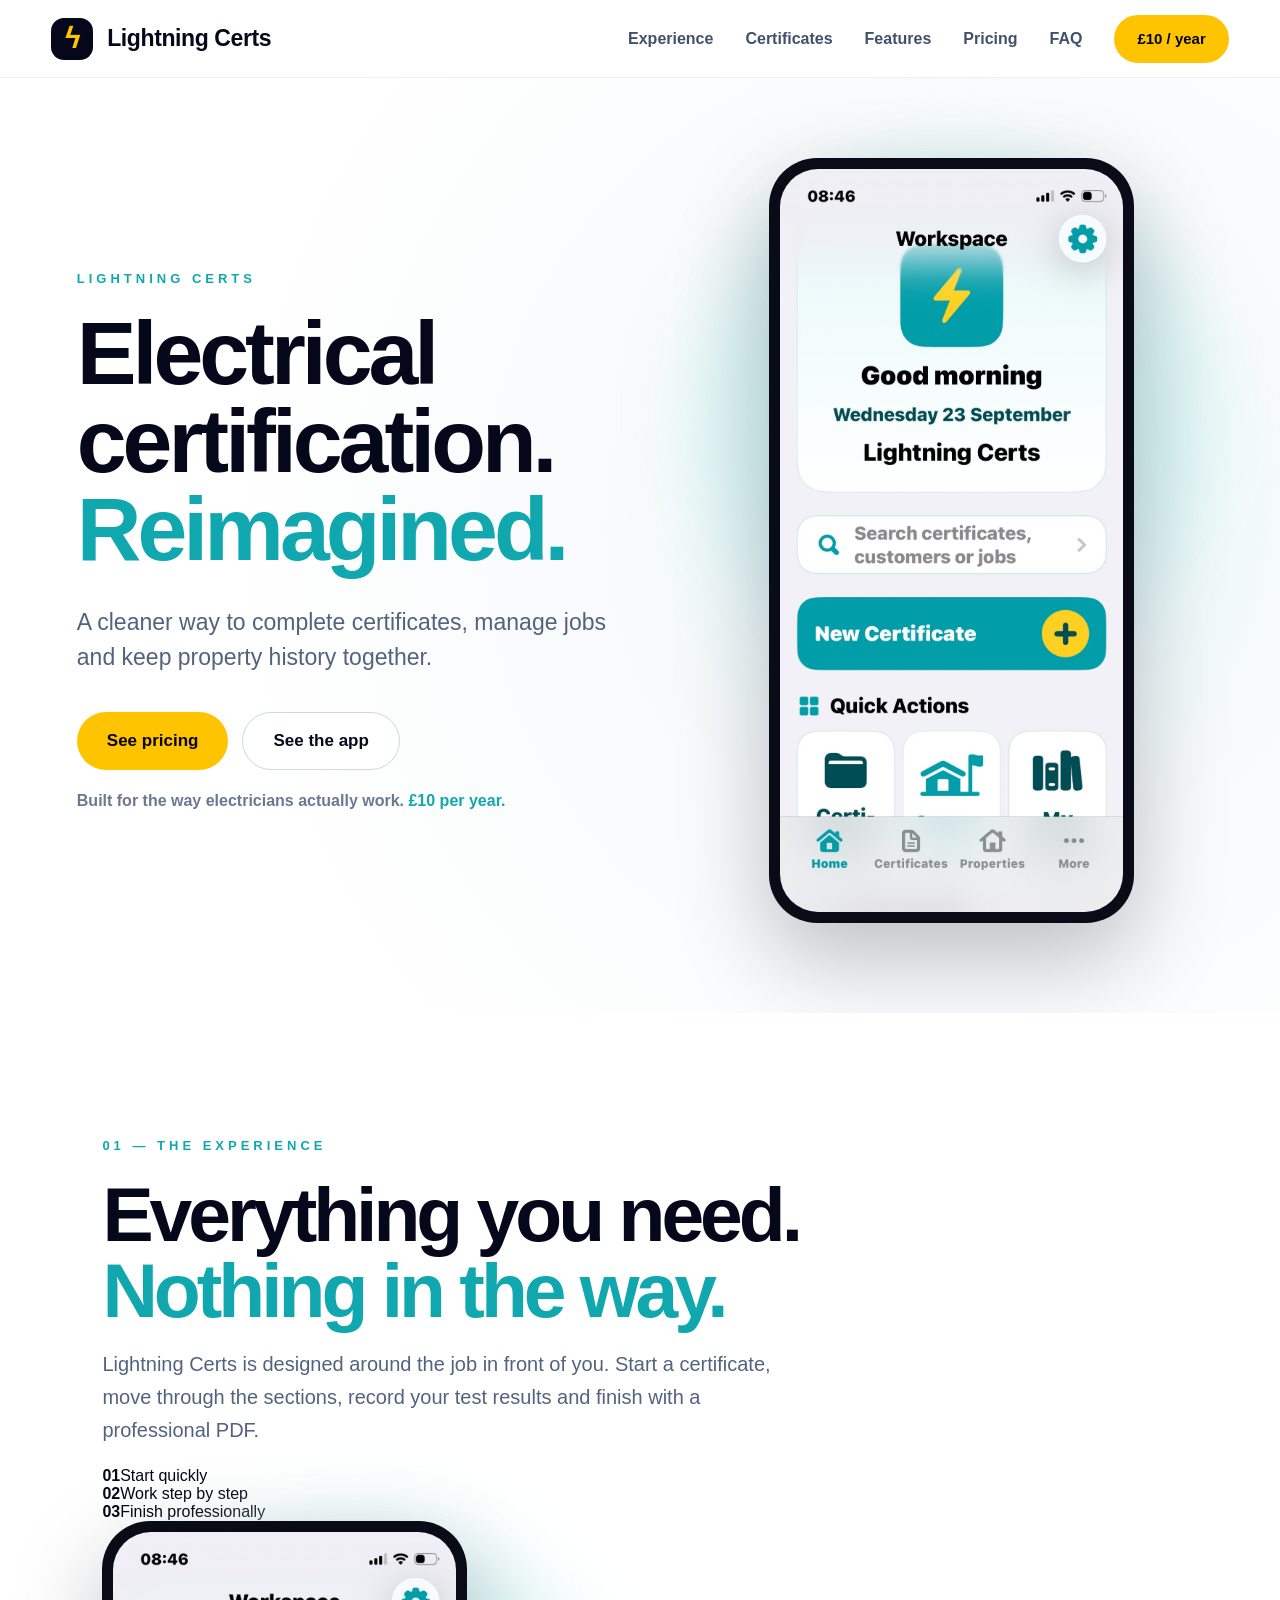
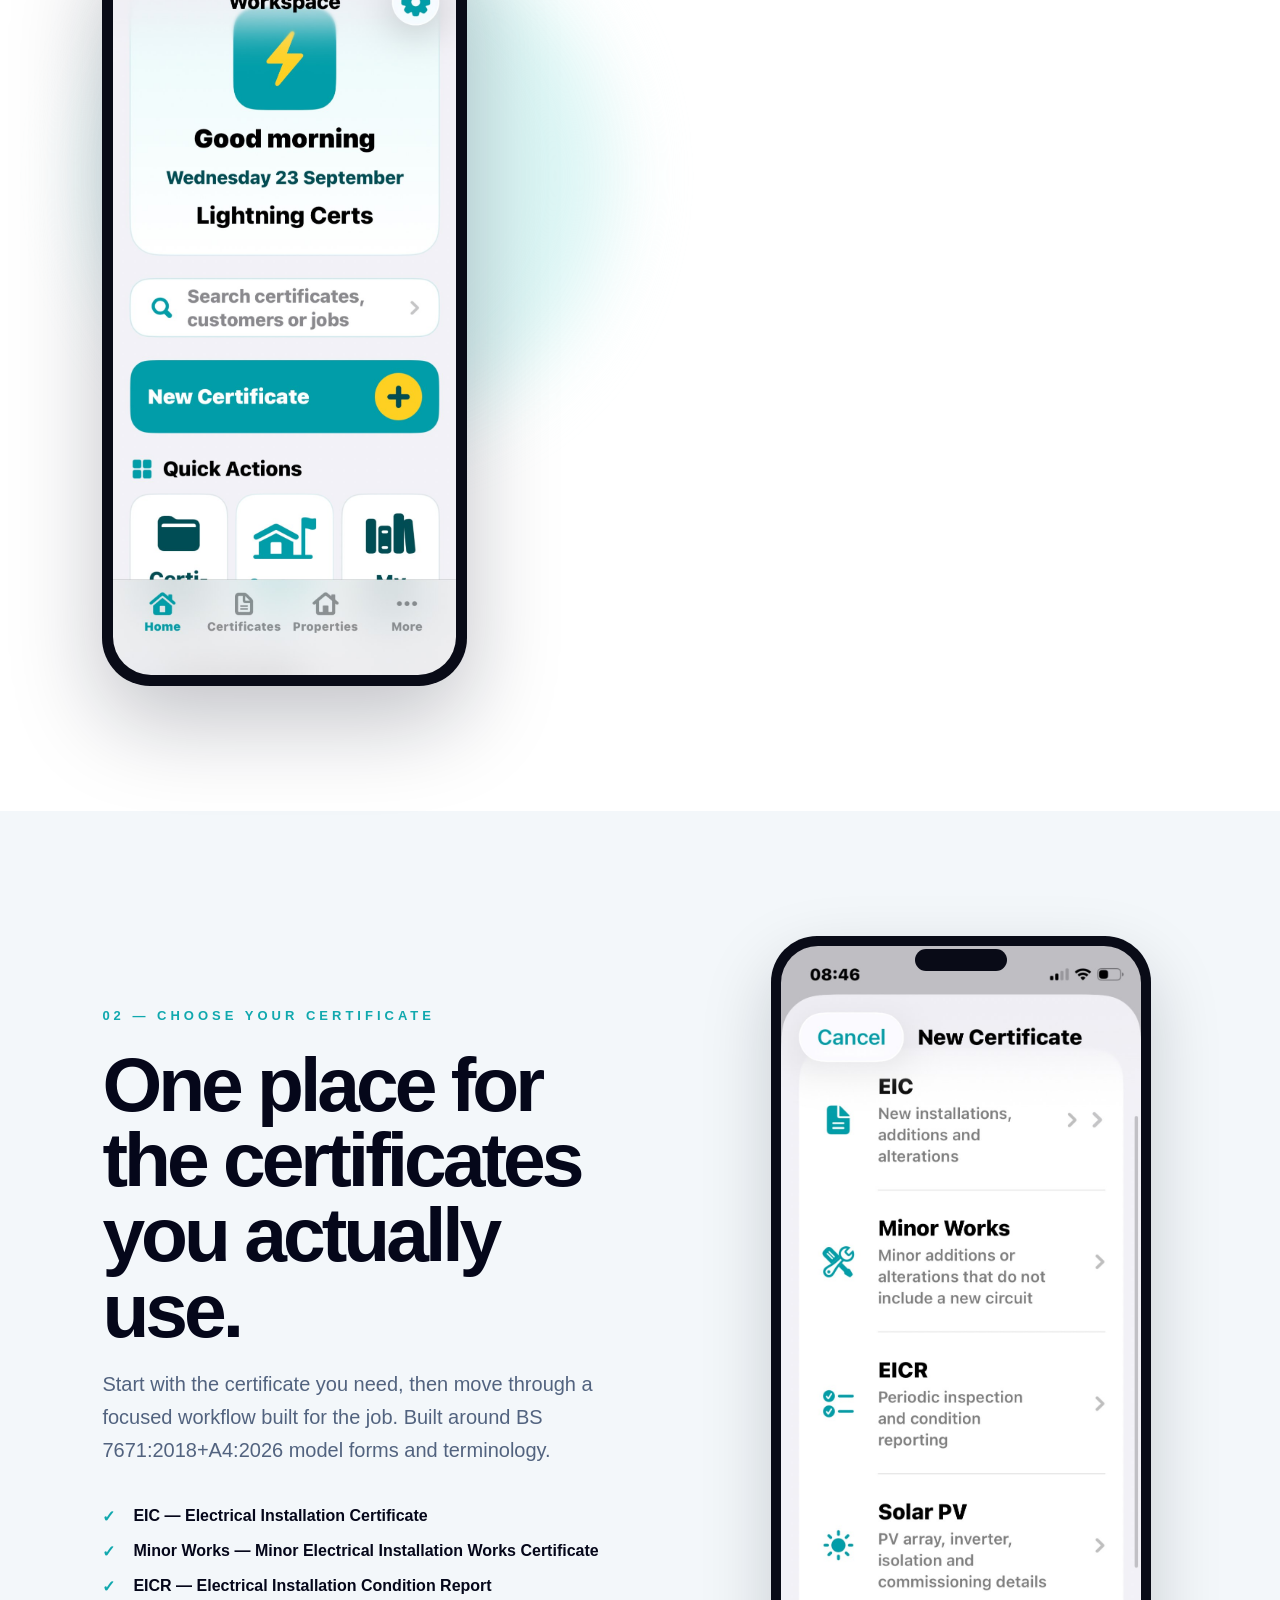
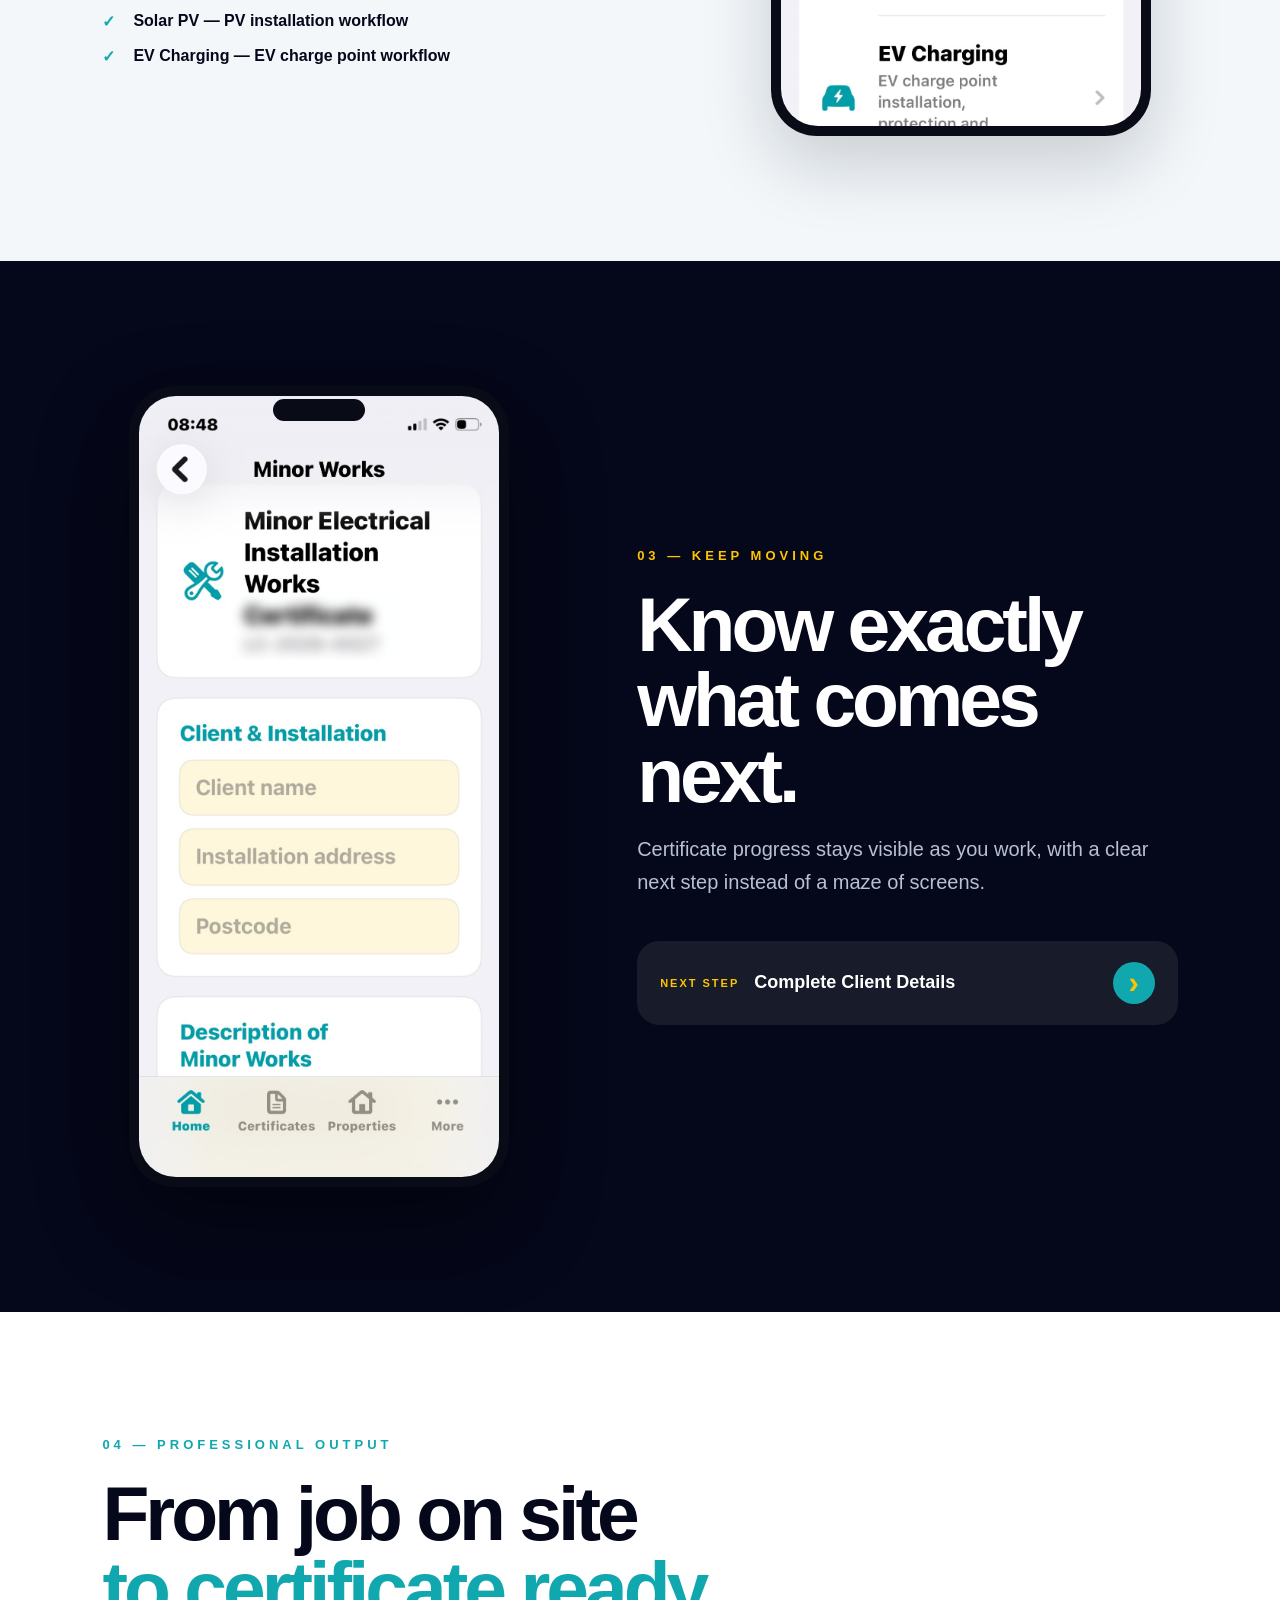
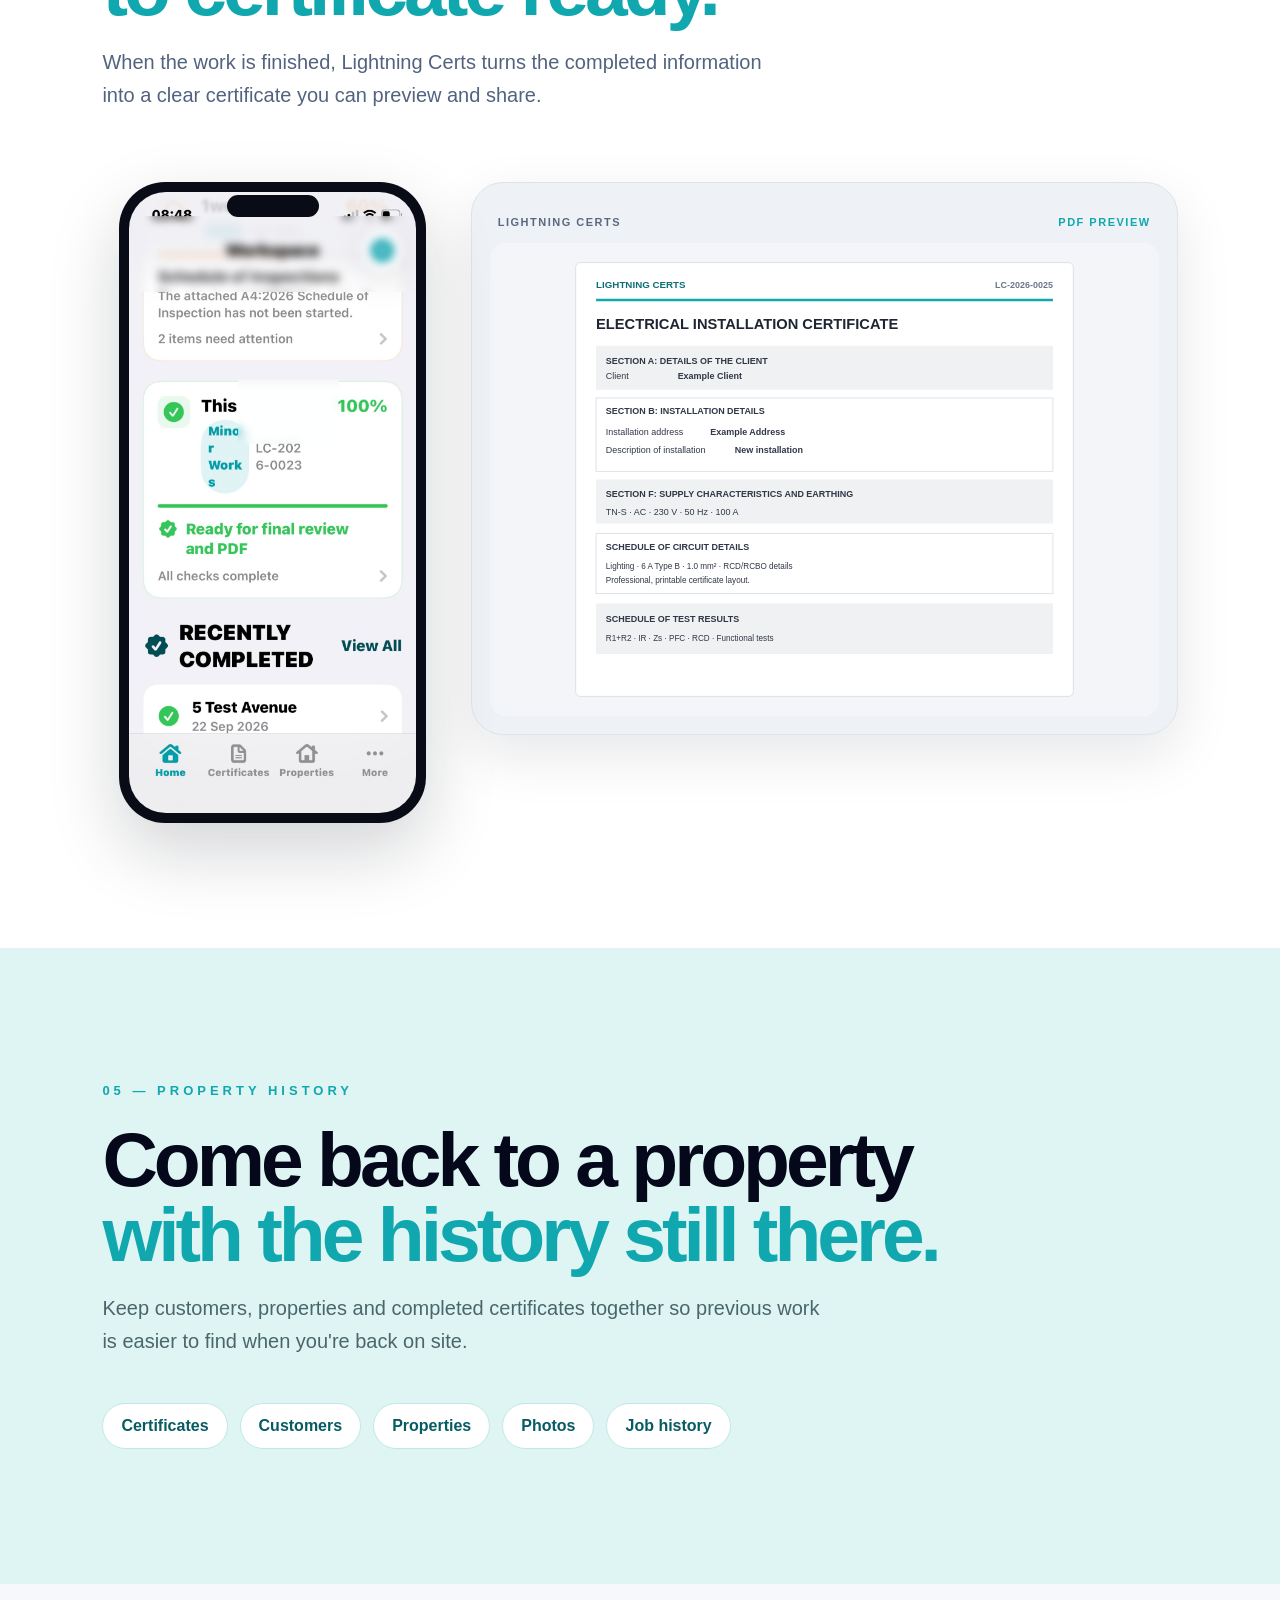
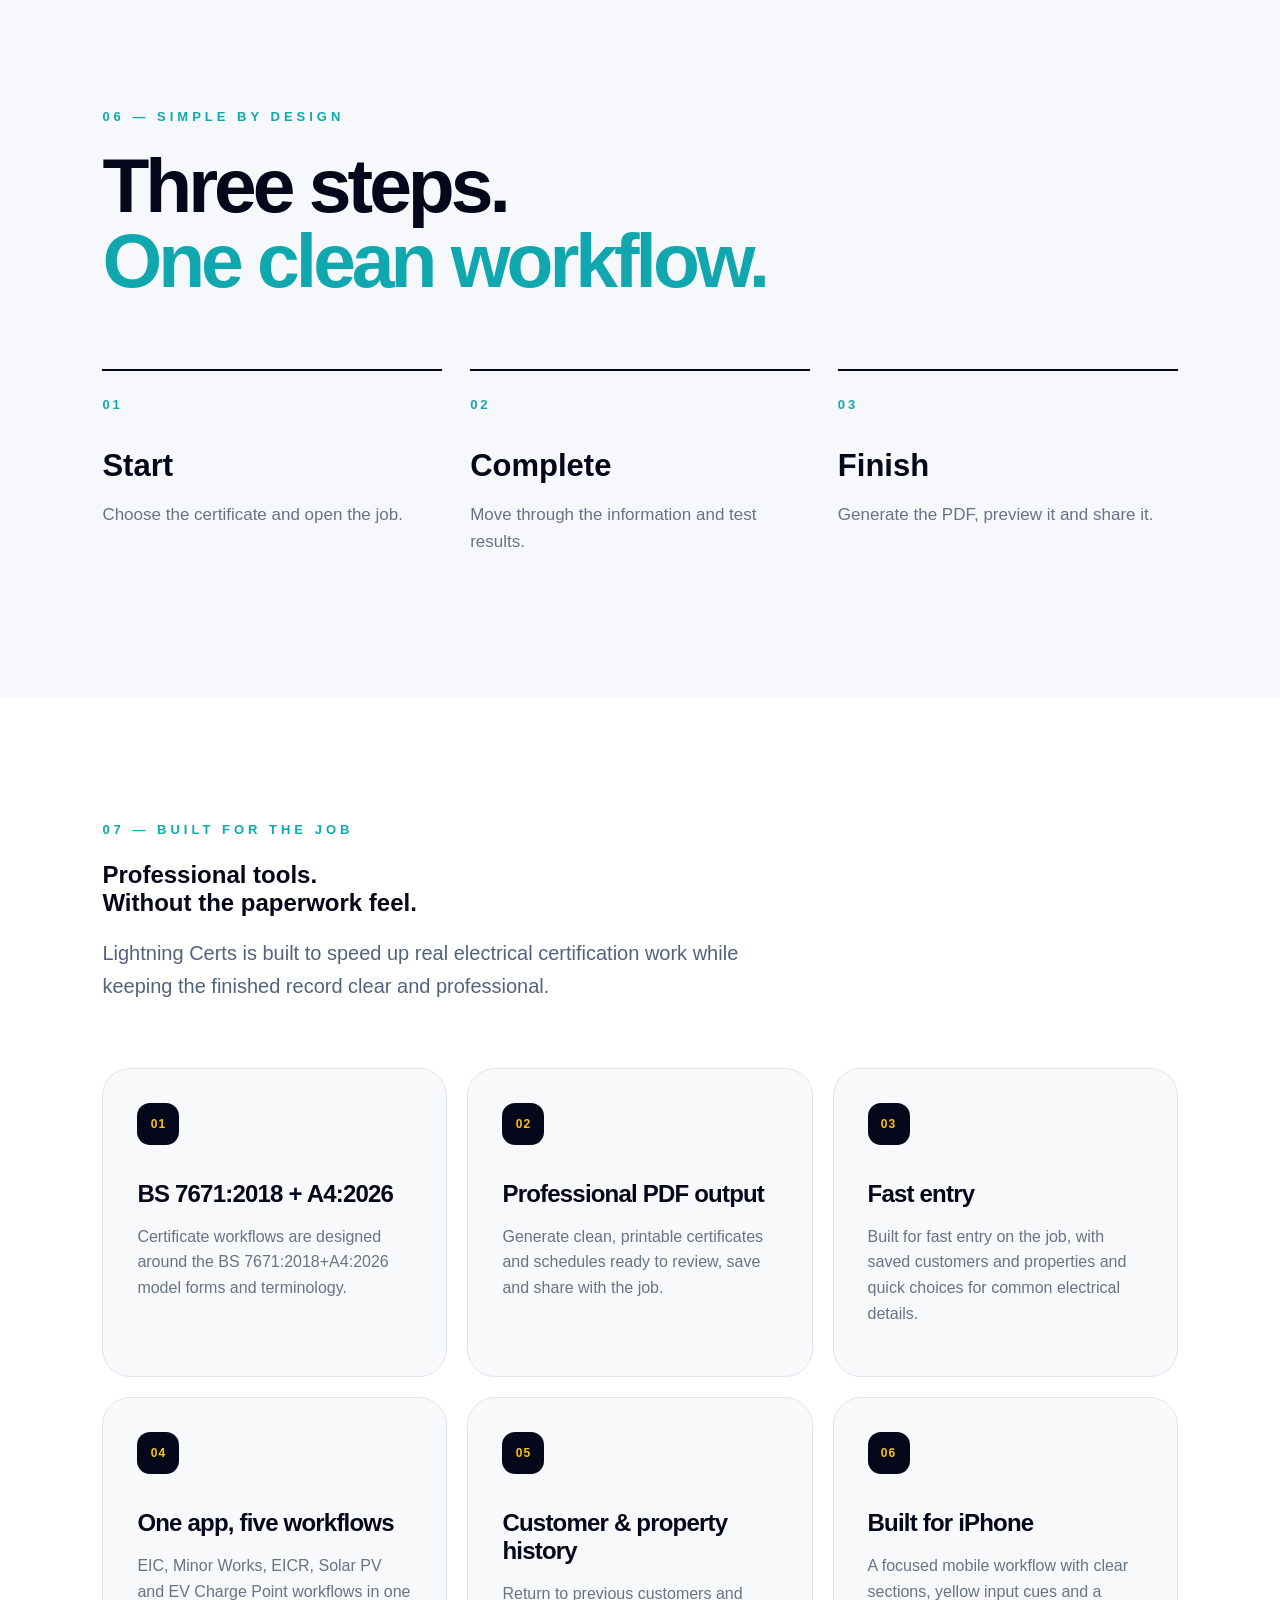
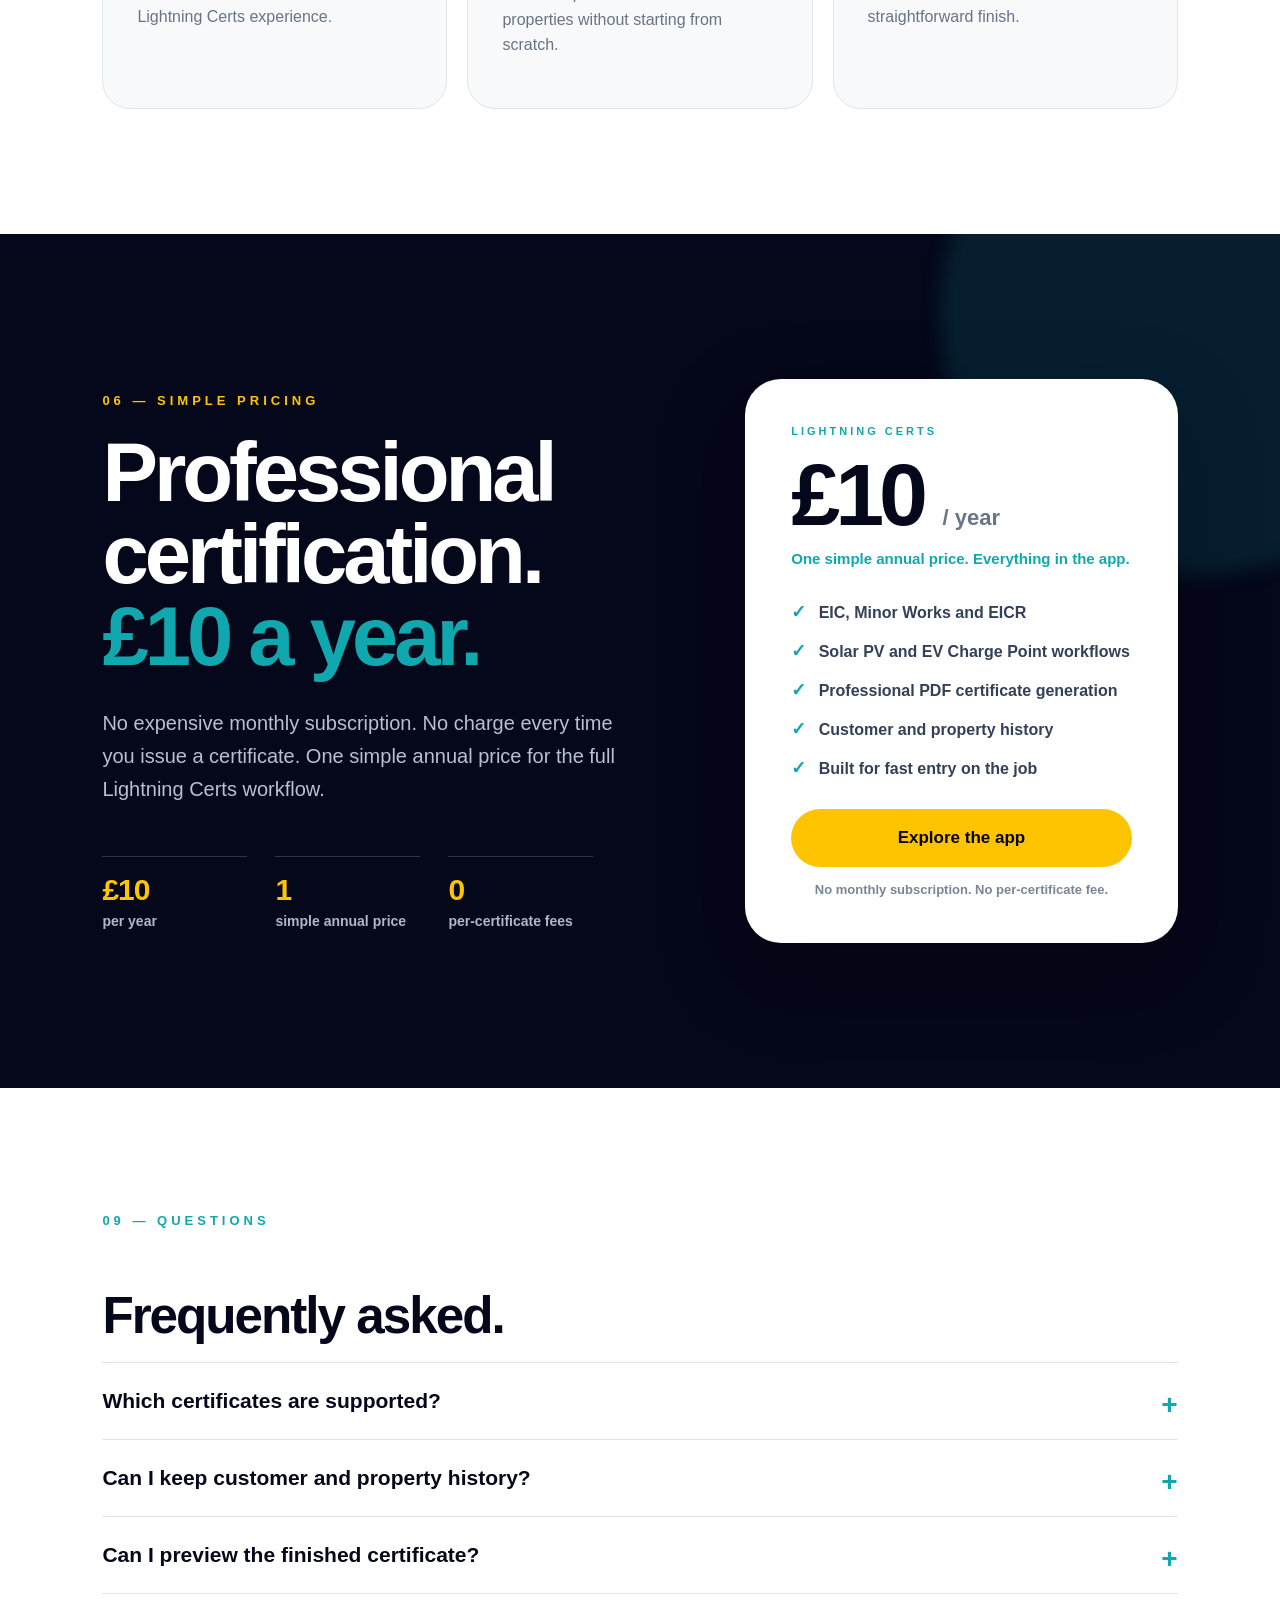
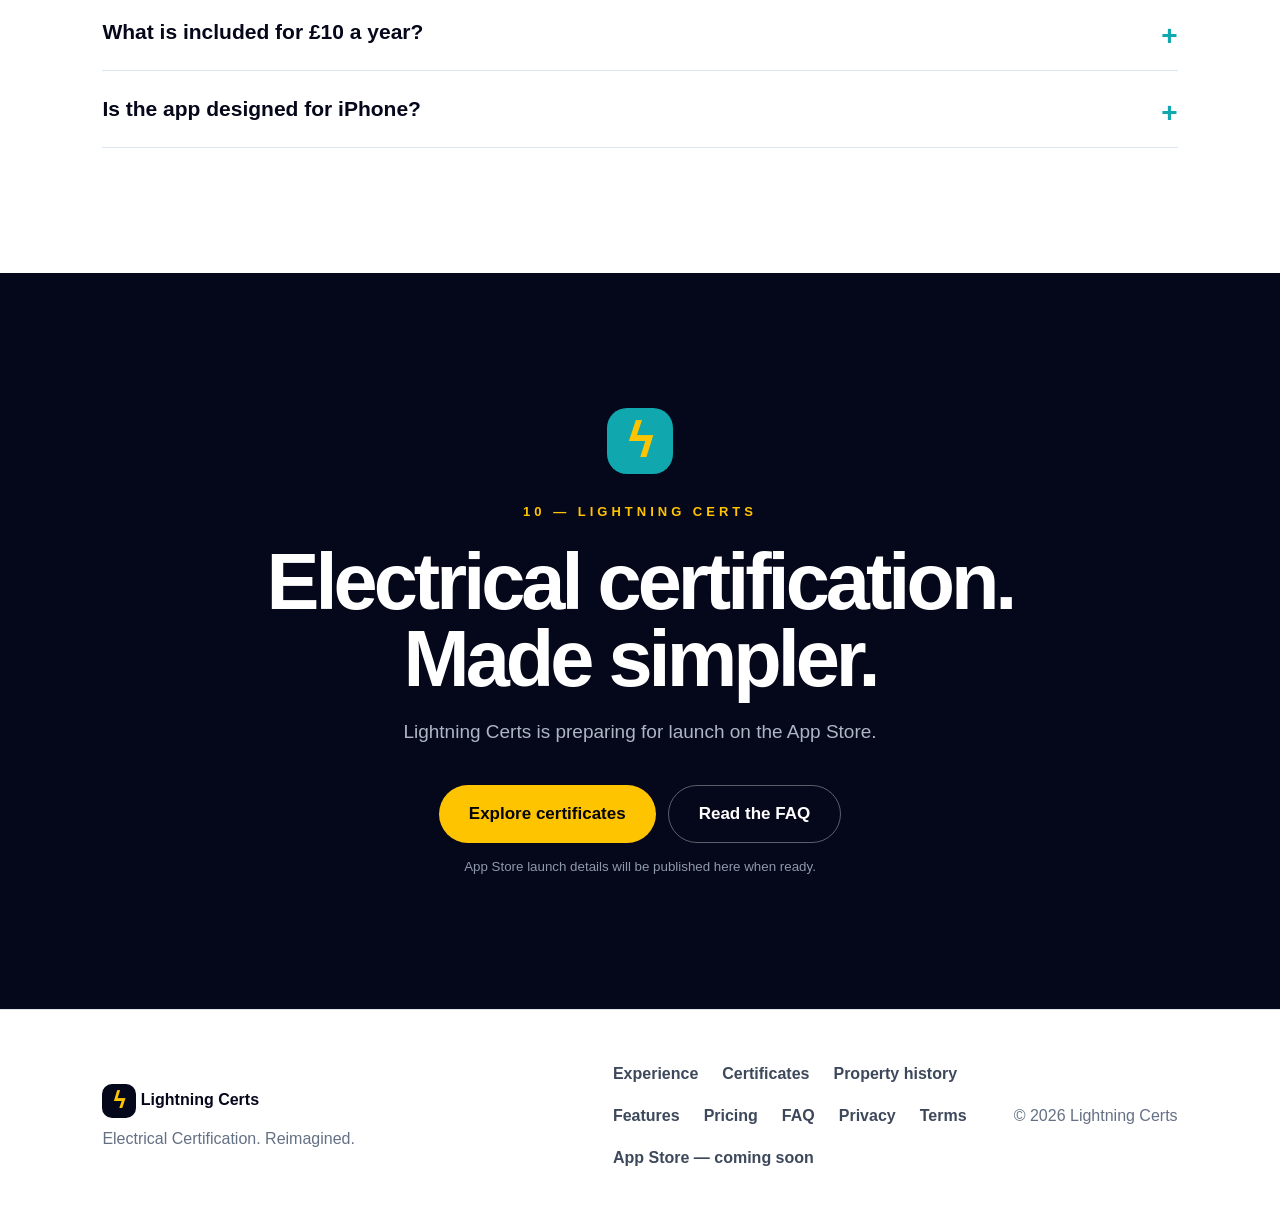
==== commit e74f43d5: "Refine experience section into premium product showcase" ====
--- a/index.html
+++ b/index.html
@@ -7,7 +7,7 @@
 <title>Lightning Certs — Electrical certification. Reimagined.</title>
 <meta name="description" content="Lightning Certs is professional electrical certification software for electricians. EIC, Minor Works, EICR, Solar PV and EV workflows for £10 per year.">
 <link rel="preload" as="image" href="assets/workspace-real.jpg">
-<link rel="stylesheet" href="styles.css?v=20260923-3">
+<link rel="stylesheet" href="styles.css?v=20260923-4">
 </head>
 <body>
 <header class="nav">
@@ -47,31 +47,24 @@
   </div>
 </section>
 
-<section class="intro" id="experience">
-  <div class="intro-grid">
-    <div>
-      <p class="eyebrow">01 — THE EXPERIENCE</p>
-      <h2>Everything you need.<br><span>Nothing in the way.</span></h2>
-    </div>
+<section class="intro product-intro" id="experience">
+  <div class="product-intro-copy">
+    <p class="eyebrow">01 — THE EXPERIENCE</p>
+    <h2>Everything you need.<br><span>Nothing in the way.</span></h2>
     <p class="copy">Lightning Certs is designed around the job in front of you. Start a certificate, move through the sections, record your test results and finish with a professional PDF.</p>
-  </div>
-
-  <div class="feature-cards">
-    <article>
-      <span class="num">01</span>
-      <h3>Start quickly</h3>
-      <p>Find certificates, customers and jobs from one Workspace.</p>
-    </article>
-    <article>
-      <span class="num">02</span>
-      <h3>Work step by step</h3>
-      <p>Clear sections and a visible next step keep the workflow moving.</p>
-    </article>
-    <article>
-      <span class="num">03</span>
-      <h3>Finish professionally</h3>
-      <p>Preview, share and keep a professional finished certificate with the job.</p>
-    </article>
+    <div class="intro-points">
+      <div><b>01</b><span>Start quickly</span></div>
+      <div><b>02</b><span>Work step by step</span></div>
+      <div><b>03</b><span>Finish professionally</span></div>
+    </div>
+  </div>
+  <div class="product-intro-shot">
+    <div class="device-glow"></div>
+    <div class="device">
+      <div class="screen">
+        <img src="assets/workspace-real.jpg" alt="Lightning Certs Workspace">
+      </div>
+    </div>
   </div>
 </section>
 
